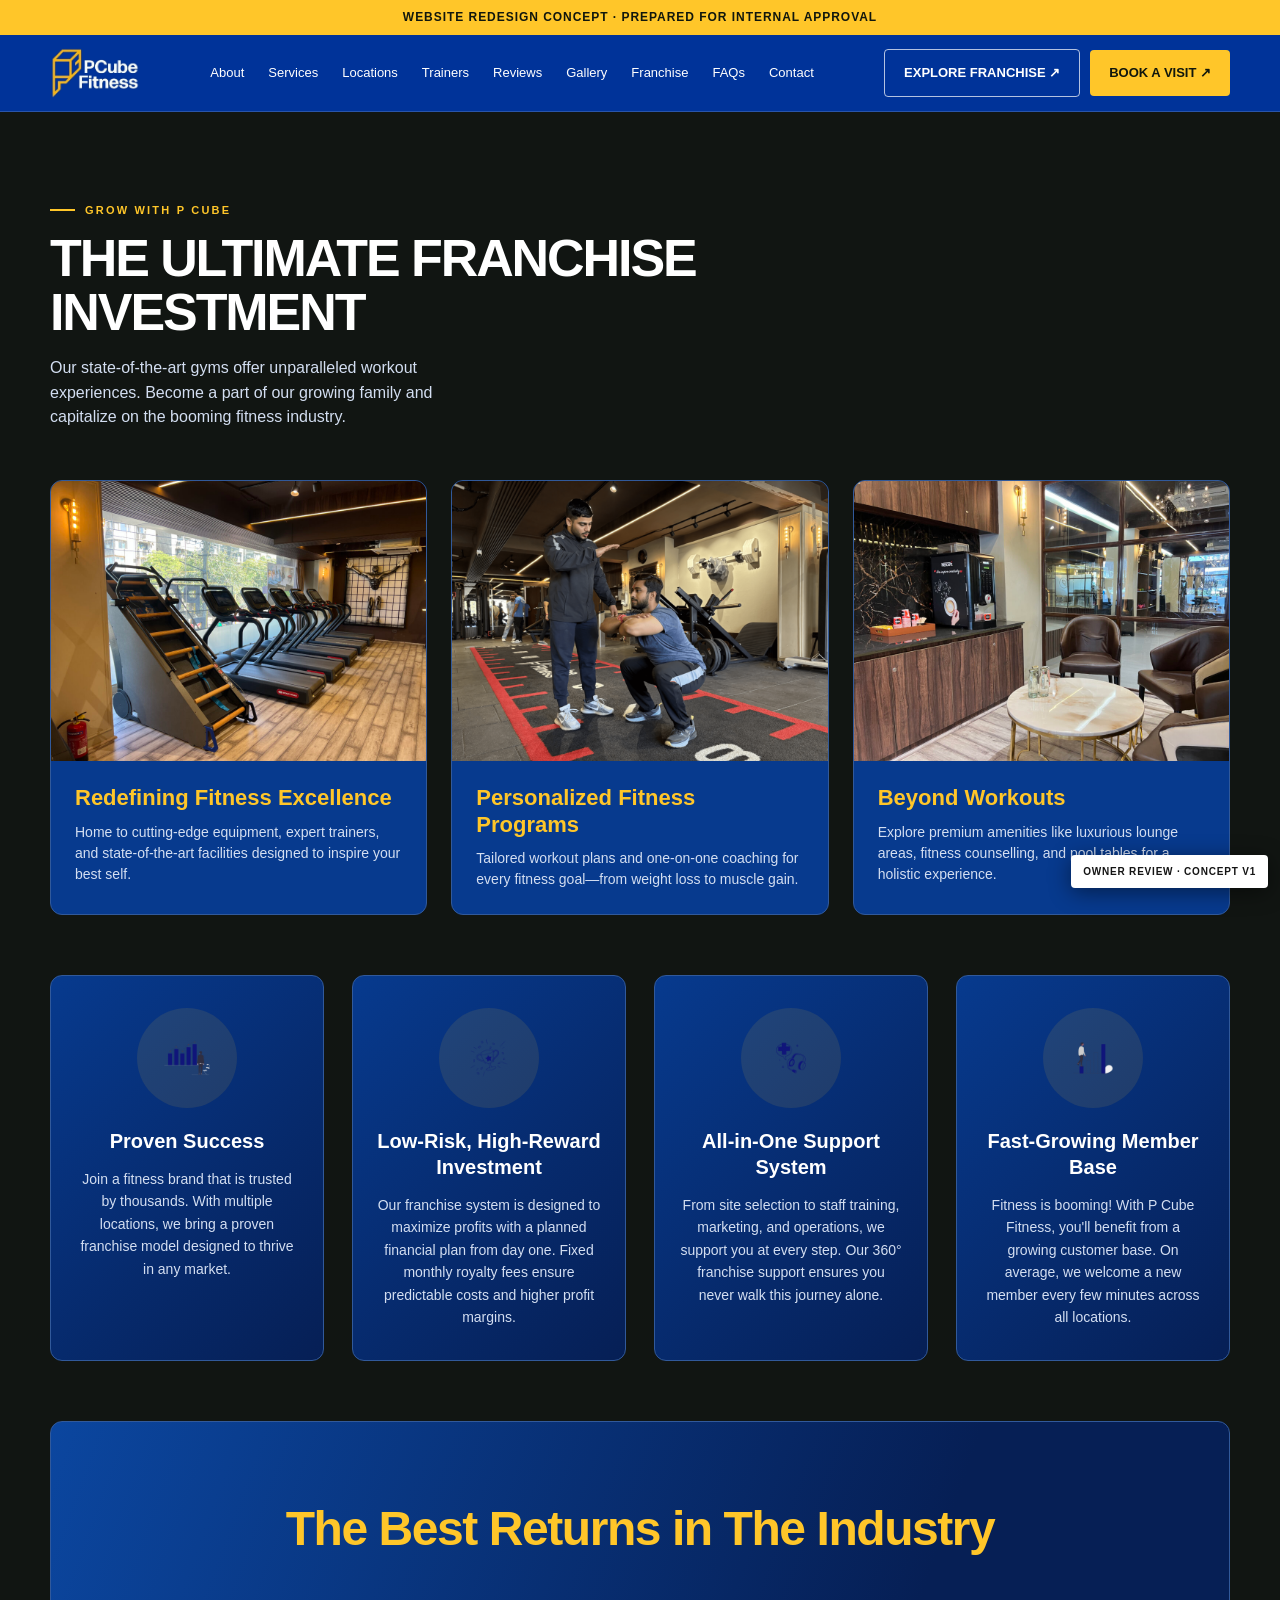
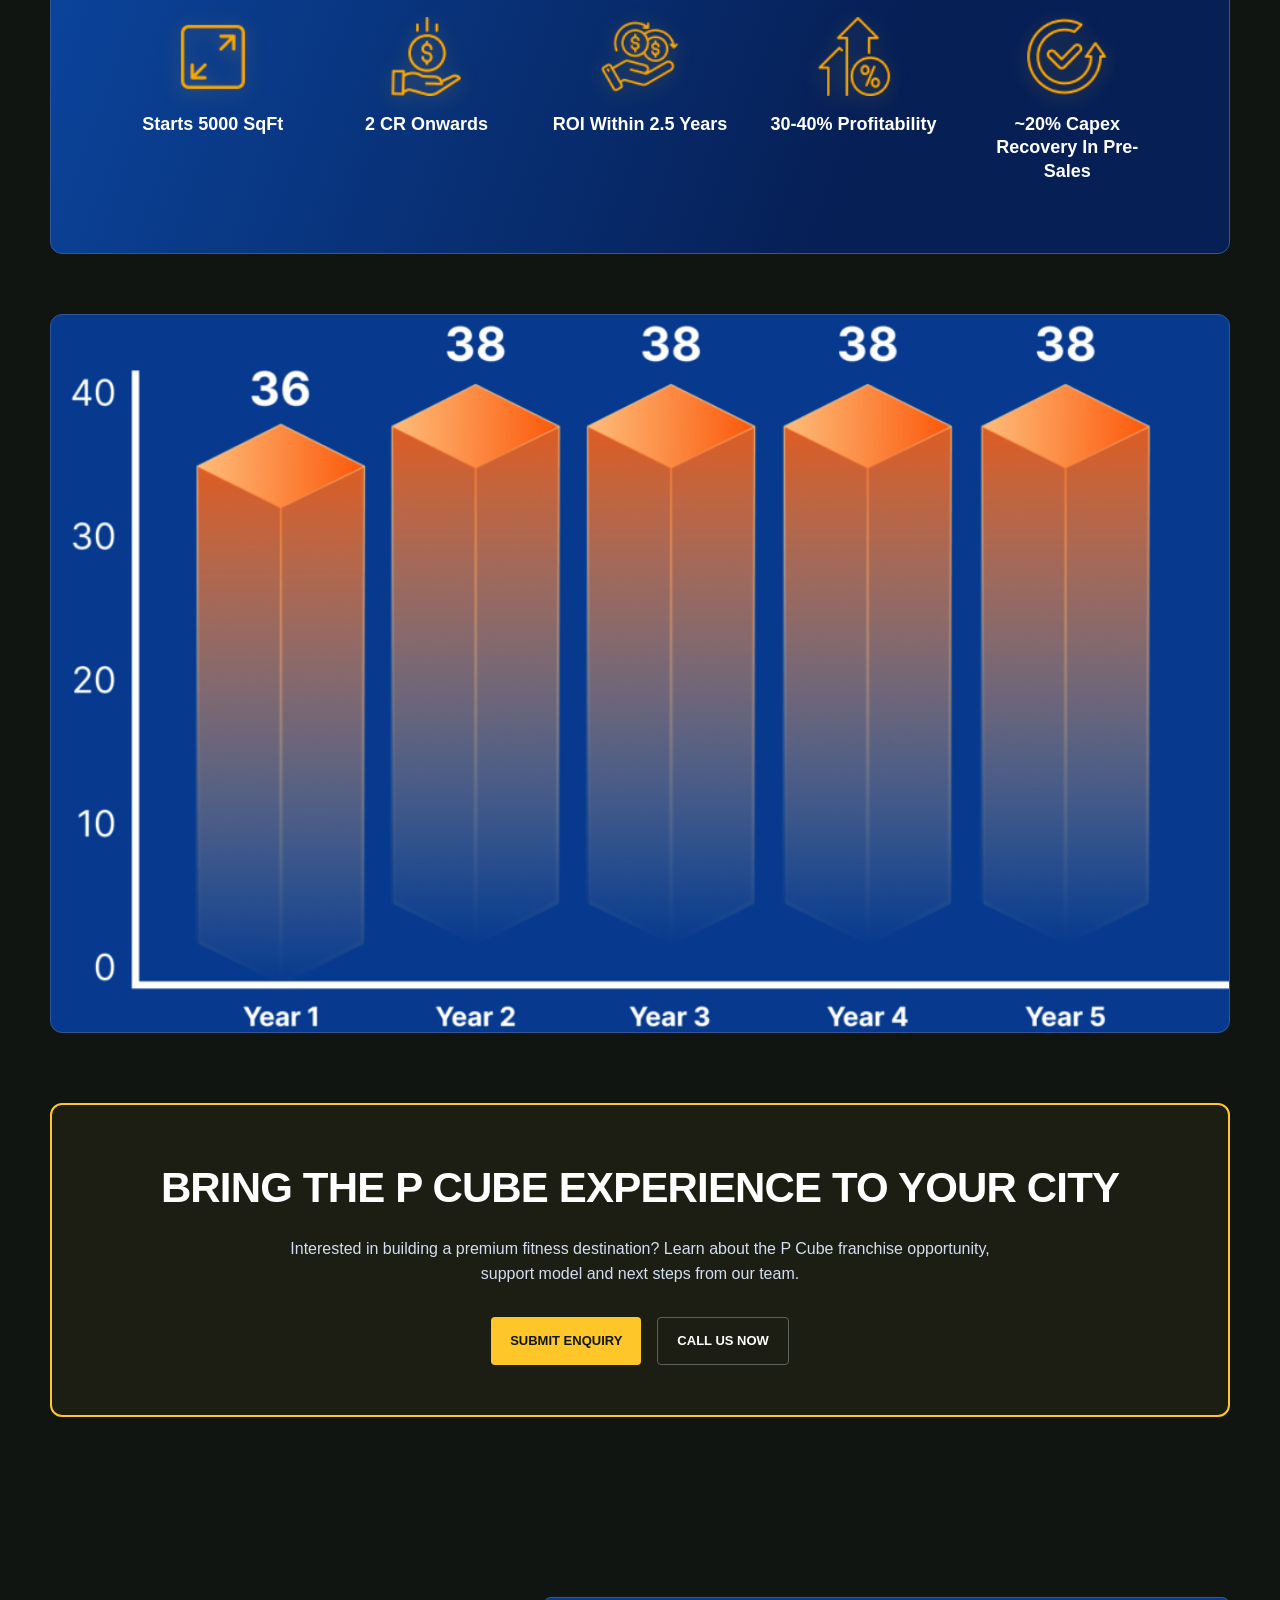
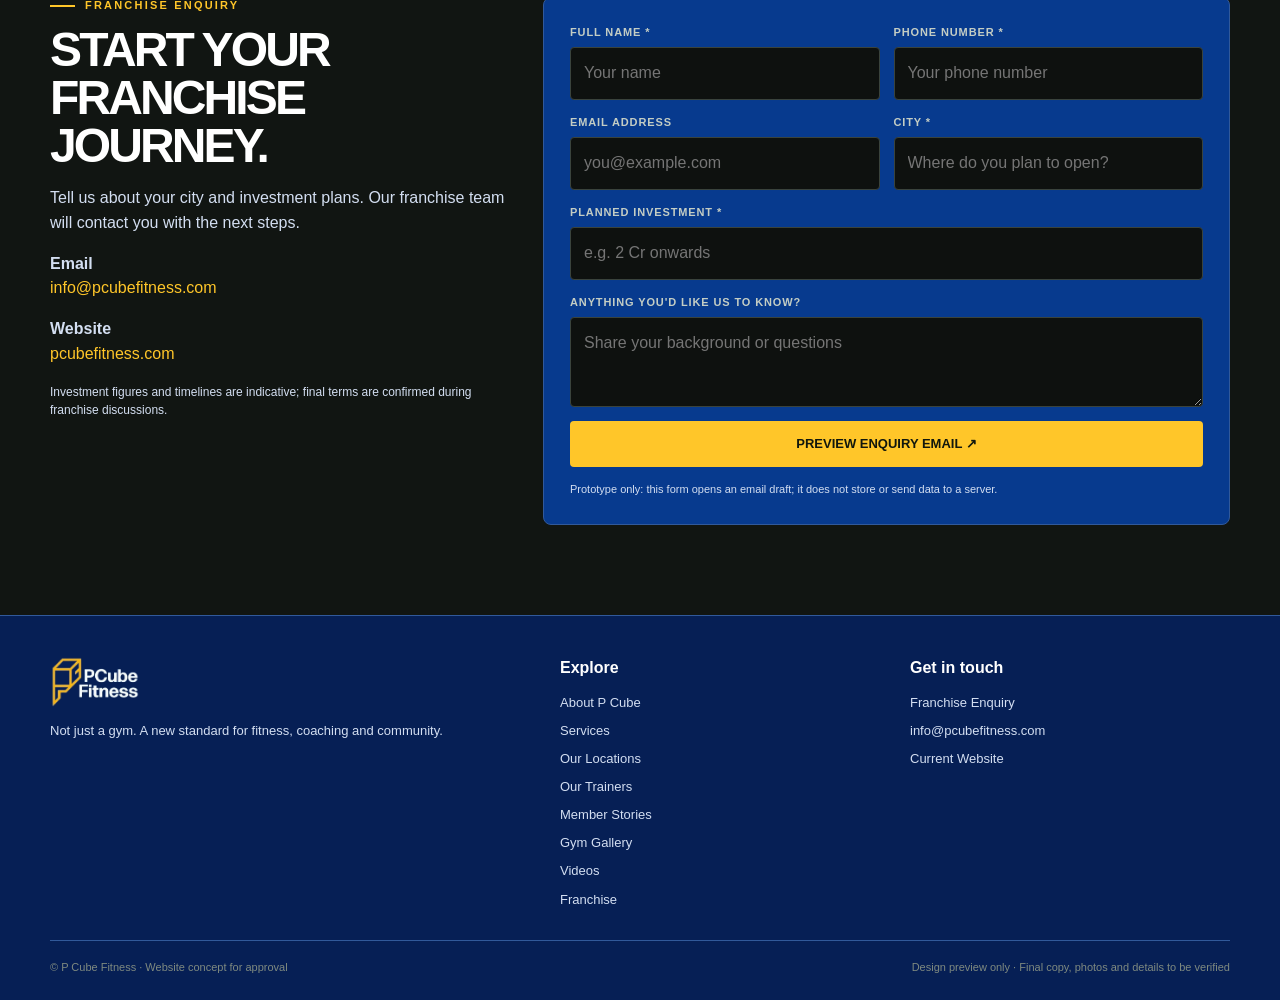
==== franchise.html @ e2211886 "Franchise Folder" ====
<!DOCTYPE html>
<html lang="en">
<head>
  <meta charset="utf-8">
  <meta name="viewport" content="width=device-width, initial-scale=1">
  <title>Gym Franchise in India | P Cube Fitness</title>
  <meta name="description" content="Partner with P Cube Fitness. Proven franchise model, strong ROI, and end-to-end support to bring premium fitness to your city.">
  <link rel="stylesheet" href="css/styles.css">
</head>
<body>
  <div class="notice">
    Website redesign concept · Prepared for internal approval
  </div>
  <header class="nav">
    <div class="wrap navinner">
      <a class="brand" href="index.html">
        <img class="brand-logo" src="images/logo.png" alt="P Cube Fitness logo">
      </a>
      <nav class="links" id="navlinks">
        <a href="index.html#about">About</a>
        <a href="index.html#services">Services</a>
        <a href="index.html#locations">Locations</a>
        <a href="index.html#trainers">Trainers</a>
        <a href="index.html#member-stories">Reviews</a>
        <a href="index.html#gym-gallery">Gallery</a>
        <a href="franchise.html" aria-current="page">Franchise</a>
        <a href="index.html#faq">FAQs</a>
        <a href="#contact">Contact</a>
      </nav>
      <div class="nav-actions">
        <a class="btn ghost" href="franchise.html">
          EXPLORE FRANCHISE ↗
        </a>
        <a class="btn" href="index.html#contact">
          BOOK A VISIT ↗
        </a>
      </div>
      <button class="menu" id="menubtn" aria-label="Toggle navigation">
        ☰ Menu
      </button>
    </div>
  </header>
  <main class="franchise-page">
    <section class="darksection franchise-page-hero" id="franchise">
      <div class="wrap">
        <div class="section-head">
          <div>
            <div class="eyebrow">Grow with P Cube</div>
            <h1>THE ULTIMATE FRANCHISE INVESTMENT</h1>
            <p>Our state-of-the-art gyms offer unparalleled workout experiences. Become a part of our growing family and capitalize on the booming fitness industry.</p>
          </div>
        </div>

        <div class="franchise-hero-grid">
          <article class="franchise-feature">
            <img src="images/franchise-hero.jpg" alt="P Cube Fitness Gym Interior" loading="lazy">
            <div class="franchise-feature-content">
              <h2>Redefining Fitness Excellence</h2>
              <p>Home to cutting-edge equipment, expert trainers, and state-of-the-art facilities designed to inspire your best self.</p>
            </div>
          </article>
          <article class="franchise-feature">
            <img src="images/franchise-personal.png" alt="Personal Training Programs" loading="lazy">
            <div class="franchise-feature-content">
              <h2>Personalized Fitness Programs</h2>
              <p>Tailored workout plans and one-on-one coaching for every fitness goal—from weight loss to muscle gain.</p>
            </div>
          </article>
          <article class="franchise-feature">
            <img src="images/franchise-amenities.jpg" alt="Premium Gym Amenities" loading="lazy">
            <div class="franchise-feature-content">
              <h2>Beyond Workouts</h2>
              <p>Explore premium amenities like luxurious lounge areas, fitness counselling, and pool tables for a holistic experience.</p>
            </div>
          </article>
        </div>

        <div class="franchise-benefits">
          <article class="franchise-benefit">
            <div class="franchise-benefit-icon">
              <img src="images/franchise-icon-1.png" alt="" loading="lazy">
            </div>
            <h2>Proven Success</h2>
            <p>Join a fitness brand that is trusted by thousands. With multiple locations, we bring a proven franchise model designed to thrive in any market.</p>
          </article>
          <article class="franchise-benefit">
            <div class="franchise-benefit-icon">
              <img src="images/franchise-icon-2.png" alt="" loading="lazy">
            </div>
            <h2>Low-Risk, High-Reward Investment</h2>
            <p>Our franchise system is designed to maximize profits with a planned financial plan from day one. Fixed monthly royalty fees ensure predictable costs and higher profit margins.</p>
          </article>
          <article class="franchise-benefit">
            <div class="franchise-benefit-icon">
              <img src="images/franchise-icon-3.png" alt="" loading="lazy">
            </div>
            <h2>All-in-One Support System</h2>
            <p>From site selection to staff training, marketing, and operations, we support you at every step. Our 360° franchise support ensures you never walk this journey alone.</p>
          </article>
          <article class="franchise-benefit">
            <div class="franchise-benefit-icon">
              <img src="images/franchise-icon-4.png" alt="" loading="lazy">
            </div>
            <h2>Fast-Growing Member Base</h2>
            <p>Fitness is booming! With P Cube Fitness, you'll benefit from a growing customer base. On average, we welcome a new member every few minutes across all locations.</p>
          </article>
        </div>

        <div class="franchise-returns">
          <h2>The Best Returns in The Industry</h2>
          <div class="franchise-stats">
            <div class="franchise-stat">
              <img src="images/franchise-stat-1.png" alt="" loading="lazy">
              <strong>Starts 5000 SqFt</strong>
            </div>
            <div class="franchise-stat">
              <img src="images/franchise-stat-2.png" alt="" loading="lazy">
              <strong>2 CR Onwards</strong>
            </div>
            <div class="franchise-stat">
              <img src="images/franchise-stat-3.png" alt="" loading="lazy">
              <strong>ROI Within 2.5 Years</strong>
            </div>
            <div class="franchise-stat">
              <img src="images/franchise-stat-4.png" alt="" loading="lazy">
              <strong>30-40% Profitability</strong>
            </div>
            <div class="franchise-stat">
              <img src="images/franchise-stat-5.png" alt="" loading="lazy">
              <strong>~20% Capex Recovery In Pre-Sales</strong>
            </div>
          </div>
        </div>

        <div class="franchise-journey">
          <img src="images/franchise-journey.png" alt="Franchise journey from enquiry to launch" loading="lazy">
        </div>

        <div class="franchise-cta">
          <h2>BRING THE P CUBE EXPERIENCE TO YOUR CITY</h2>
          <p>Interested in building a premium fitness destination? Learn about the P Cube franchise opportunity, support model and next steps from our team.</p>
          <div class="actions">
            <a class="btn" href="#contact">SUBMIT ENQUIRY</a>
            <a class="btn ghost" href="tel:+919971148786">CALL US NOW</a>
          </div>
        </div>
      </div>
    </section>

    <section class="darksection" id="contact">
      <div class="wrap contactgrid">
        <div class="contactinfo">
          <div class="eyebrow">Franchise enquiry</div>
          <h2>START YOUR FRANCHISE JOURNEY.</h2>
          <p>Tell us about your city and investment plans. Our franchise team will contact you with the next steps.</p>
          <p>
            <strong>Email</strong><br>
            <a class="accent" href="mailto:info@pcubefitness.com">info@pcubefitness.com</a>
          </p>
          <p>
            <strong>Website</strong><br>
            <a class="accent" href="https://pcubefitness.com/">pcubefitness.com</a>
          </p>
          <p class="small-note">
            Investment figures and timelines are indicative; final terms are confirmed during franchise discussions.
          </p>
        </div>
        <form class="contactform" id="enquiryForm">
          <div class="field">
            <label for="name">Full name *</label>
            <input id="name" name="name" required placeholder="Your name">
          </div>
          <div class="field">
            <label for="phone">Phone number *</label>
            <input id="phone" name="phone" required inputmode="tel" placeholder="Your phone number">
          </div>
          <div class="field">
            <label for="email">Email address</label>
            <input id="email" name="email" type="email" placeholder="you@example.com">
          </div>
          <div class="field">
            <label for="city">City *</label>
            <input id="city" name="city" required placeholder="Where do you plan to open?">
          </div>
          <div class="field full">
            <label for="investment">Planned investment *</label>
            <input id="investment" name="investment" required placeholder="e.g. 2 Cr onwards">
          </div>
          <div class="field full">
            <label for="message">Anything you'd like us to know?</label>
            <textarea id="message" name="message" placeholder="Share your background or questions"></textarea>
          </div>
          <input type="hidden" name="interest" value="Franchise enquiry">
          <button class="btn" type="submit">PREVIEW ENQUIRY EMAIL ↗</button>
          <p class="formnote">
            Prototype only: this form opens an email draft; it does not store or send data to a server.
          </p>
        </form>
      </div>
    </section>
  </main>
  <footer class="footer">
    <div class="wrap">
      <div class="footgrid">
        <div>
          <a class="brand" href="index.html">
            <img class="brand-logo" src="images/logo.png" alt="P Cube Fitness logo">
          </a>
          <p>Not just a gym. A new standard for fitness, coaching and community.</p>
        </div>
        <div>
          <h4>Explore</h4>
          <div class="footlinks">
            <a href="index.html#about">About P Cube</a>
            <a href="index.html#services">Services</a>
            <a href="index.html#locations">Our Locations</a>
            <a href="index.html#trainers">Our Trainers</a>
            <a href="index.html#member-stories">Member Stories</a>
            <a href="index.html#gym-gallery">Gym Gallery</a>
            <a href="index.html#videos">Videos</a>
            <a href="franchise.html">Franchise</a>
          </div>
        </div>
        <div>
          <h4>Get in touch</h4>
          <div class="footlinks">
            <a href="#contact">Franchise Enquiry</a>
            <a href="mailto:info@pcubefitness.com">info@pcubefitness.com</a>
            <a href="https://pcubefitness.com/">Current Website</a>
          </div>
        </div>
      </div>
      <div class="copyright">
        <span>© P Cube Fitness · Website concept for approval</span>
        <span>Design preview only · Final copy, photos and details to be verified</span>
      </div>
    </div>
  </footer>
  <div class="mobilecta">
    <a class="btn" href="#contact">FRANCHISE ENQUIRY ↗</a>
  </div>
  <div class="demo">OWNER REVIEW · CONCEPT V1</div>
  <script src="js/main.js?v=3" defer></script>
</body>
</html>
---- css/styles.css ----
:root {
  --bg:#061f55;
  --panel:#073a8e;
  --panel2:#0b469f;
  --lime:#ffc629;
  --white:#ffffff;
  --muted:#d3def1;
  --line:#31599a;
  --max:1180px
}

* {
  box-sizing:border-box
}

html {
  scroll-behavior:smooth
}

body {
  margin:0;
  background:var(--bg);
  color:var(--white);
  font-family:Inter,Arial,Helvetica,sans-serif;
  line-height:1.55
}

a {
  color:inherit;
  text-decoration:none
}

button,input,select,textarea {
  font:inherit
}

.wrap {
  width:min(var(--max),calc(100% - 40px));
  margin:auto
}

.notice {
  background:var(--lime);
  color:#11170d;
  text-align:center;
  padding:8px 14px;
  font-size:12px;
  font-weight:800;
  letter-spacing:.08em;
  text-transform:uppercase
}

.nav {
  position:sticky;
  top:0;
  z-index:10;
  background:#003399;
  border-bottom:1px solid rgba(255,255,255,.16)
}

.navinner {
  height:76px;
  display:flex;
  align-items:center;
  justify-content:space-between;
  gap:20px
}

.brand {
  display:flex;
  align-items:center;
  gap:10px;
  font-weight:950;
  letter-spacing:-.06em;
  font-size:23px
}

.brandmark {
  display:grid;
  place-items:center;
  width:38px;
  height:38px;
  background:var(--lime);
  color:#10150d;
  border-radius:10px;
  font-size:16px;
  letter-spacing:-.08em
}

.brand small {
  display:block;
  font-size:9px;
  letter-spacing:.24em;
  color:var(--muted);
  font-weight:700;
  margin-top:-4px
}

.links {
  display:flex;
  gap:24px;
  align-items:center;
  font-size:13px;
  color:#ffffff
}

.links a:hover {
  color:var(--lime)
}

.nav-actions {
  display:flex;
  align-items:center;
  gap:10px;
  flex-shrink:0
}

.nav-actions .btn.ghost {
  border-color:rgba(255,255,255,.7);
  color:#ffffff
}

.nav-actions .btn.ghost:hover {
  border-color:var(--lime);
  color:var(--lime)
}

.btn {
  display:inline-flex;
  align-items:center;
  justify-content:center;
  gap:8px;
  background:var(--lime);
  color:#11170d;
  padding:13px 19px;
  border:0;
  border-radius:4px;
  font-weight:850;
  font-size:13px;
  cursor:pointer;
  transition:.2s
}

.btn:hover {
  transform:translateY(-2px);
  filter:brightness(1.04)
}

.btn.ghost {
  background:transparent;
  color:var(--white);
  border:1px solid #59635b
}

.menu {
  display:none;
  background:none;
  border:1px solid rgba(255,255,255,.45);
  color:white;
  padding:8px 12px
}

.hero {
  min-height:620px;
  display:grid;
  align-items:center;
  position:relative;
  overflow:hidden;
  background:radial-gradient(ellipse at 75% 40%,#1260bd 0%,#073a8e 35%,#061f55 75%)
}

.hero:after {
  content:'PC';
  position:absolute;
  right:-1%;
  bottom:-23%;
  font-weight:1000;
  font-size:clamp(260px,42vw,600px);
  line-height:1;
  color:rgba(255,198,41,.045);
  letter-spacing:-.1em;
  pointer-events:none
}

.hero-grid {
  display:grid;
  grid-template-columns:1.1fr .9fr;
  gap:42px;
  align-items:center;
  padding:76px 0;
  position:relative;
  z-index:1
}

.eyebrow {
  font-size:11px;
  text-transform:uppercase;
  letter-spacing:.2em;
  color:var(--lime);
  font-weight:900;
  display:flex;
  align-items:center;
  gap:10px
}

.eyebrow:before {
  content:'';
  width:25px;
  height:2px;
  background:var(--lime)
}

h1 {
  font-size:clamp(46px,6.4vw,82px);
  line-height:.98;
  letter-spacing:-.065em;
  margin:20px 0 24px;
  max-width:700px
}

h1 em {
  font-style:normal;
  color:var(--lime)
}

.hero p {
  max-width:540px;
  color:#b9c2ba;
  font-size:17px
}

.actions {
  display:flex;
  gap:12px;
  flex-wrap:wrap;
  margin-top:30px
}

.stats {
  display:flex;
  gap:30px;
  margin-top:46px;
  flex-wrap:wrap
}

.stat strong {
  display:block;
  font-size:27px;
  letter-spacing:-.04em
}

.stat span {
  font-size:11px;
  color:var(--muted);
  text-transform:uppercase;
  letter-spacing:.1em
}

.hero-art {
  min-height:430px;
  border:1px solid #394434;
  border-radius:12px;
  position:relative;
  overflow:hidden;
  background:linear-gradient(145deg,rgba(255,198,41,.18),transparent 42%),linear-gradient(35deg,#0a3c83,#061f55 60%,#1458a9);
  display:flex;
  align-items:end;
  padding:28px
}

.hero-art:before {
  content:'';
  position:absolute;
  width:250px;
  height:390px;
  border:32px solid rgba(255,198,41,.7);
  border-radius:48% 48% 10% 10%;
  transform:rotate(17deg);
  top:24px;
  right:22%;
  filter:drop-shadow(0 0 30px rgba(255,198,41,.18))
}

.hero-art:after {
  content:'TRAIN\A WITH PURPOSE';
  white-space:pre;
  position:absolute;
  right:22px;
  top:28px;
  text-align:right;
  font-size:12px;
  line-height:1.5;
  letter-spacing:.2em;
  font-weight:900;
  color:var(--lime)
}

.art-label {
  position:relative;
  z-index:1;
  background:rgba(10,13,11,.82);
  border:1px solid #4b5847;
  padding:15px 18px;
  border-radius:6px;
  max-width:250px
}

.art-label b {
  display:block;
  font-size:17px
}

.art-label span {
  font-size:12px;
  color:var(--muted)
}

section {
  padding:90px 0
}

.section-head {
  display:flex;
  justify-content:space-between;
  align-items:end;
  gap:24px;
  margin-bottom:34px
}

.section-head h2 {
  font-size:clamp(32px,4vw,50px);
  line-height:1.02;
  letter-spacing:-.055em;
  margin:12px 0 0;
  max-width:650px
}

.section-head p {
  color:var(--muted);
  max-width:390px;
  margin:0
}

.grid3 {
  display:grid;
  grid-template-columns:repeat(3,1fr);
  gap:16px
}

.service {
  background:var(--panel);
  border:1px solid var(--line);
  padding:27px;
  border-radius:8px;
  min-height:235px;
  transition:.2s
}

.service:hover,.location:hover {
  border-color:#ffc629;
  transform:translateY(-3px)
}

.iconbox {
  width:45px;
  height:45px;
  display:grid;
  place-items:center;
  border:1px solid #546343;
  background:#0b469f;
  color:var(--lime);
  font-size:21px;
  border-radius:8px
}

.service h3 {
  font-size:20px;
  margin:22px 0 8px
}

.service p {
  font-size:14px;
  color:var(--muted);
  margin:0
}

.arrow {
  display:inline-block;
  color:var(--lime);
  font-size:20px;
  margin-top:20px
}

.band {
  background:var(--lime);
  color:#12170d;
  padding:54px 0
}

.bandinner {
  display:flex;
  align-items:center;
  justify-content:space-between;
  gap:24px
}

.band h2 {
  font-size:clamp(30px,4vw,48px);
  letter-spacing:-.06em;
  line-height:1.02;
  margin:0;
  max-width:700px
}

.band p {
  margin:12px 0 0;
  max-width:650px;
  color:#39452d
}

.band .btn {
  background:#11170d;
  color:white
}

.darksection {
  background:#111512
}

.feature-grid {
  display:grid;
  grid-template-columns:.9fr 1.1fr;
  gap:50px;
  align-items:center
}

.feature-art {
  min-height:410px;
  background:linear-gradient(145deg,#0d55a5,#061f55 55%,#124b91);
  border:1px solid #3b4737;
  border-radius:10px;
  position:relative;
  overflow:hidden;
  padding:28px;
  display:flex;
  align-items:end
}

.feature-art:before {
  content:'MOVE\A BETTER';
  white-space:pre;
  font-size:clamp(65px,10vw,120px);
  line-height:.82;
  letter-spacing:-.09em;
  font-weight:1000;
  color:rgba(200,241,105,.82)
}

.feature-art:after {
  content:'P CUBE FITNESS';
  position:absolute;
  right:24px;
  top:22px;
  font-size:10px;
  letter-spacing:.25em
}

.checklist {
  list-style:none;
  padding:0;
  margin:28px 0
}

.checklist li {
  padding:13px 0;
  border-bottom:1px solid var(--line);
  color:#d8dfd8;
  display:flex;
  gap:12px
}

.checklist li:before {
  content:'✓';
  color:var(--lime);
  font-weight:900
}

.location {
  background:var(--panel);
  border:1px solid var(--line);
  border-radius:8px;
  padding:23px;
  transition:.2s
}

.location .tag {
  color:var(--lime);
  font-size:10px;
  text-transform:uppercase;
  letter-spacing:.16em;
  font-weight:900
}

.location h3 {
  font-size:20px;
  margin:9px 0
}

.location p {
  color:var(--muted);
  font-size:13px;
  min-height:40px
}

.location a {
  color:var(--lime);
  font-size:12px;
  font-weight:800
}

/* Franchise Hero Grid */
.franchise-hero-grid {
  display:grid;
  grid-template-columns:repeat(auto-fit,minmax(300px,1fr));
  gap:24px;
  margin:50px 0
}

.franchise-feature {
  position:relative;
  border-radius:12px;
  overflow:hidden;
  background:var(--panel);
  border:1px solid var(--line)
}

.franchise-feature img {
  width:100%;
  height:280px;
  object-fit:cover;
  display:block
}

.franchise-feature-content {
  padding:24px
}

.franchise-feature-content p {
  font-size:14px;
  color:var(--muted);
  line-height:1.5;
  margin:0
}

/* Franchise Benefits */
.franchise-benefits {
  display:grid;
  grid-template-columns:repeat(auto-fit,minmax(260px,1fr));
  gap:28px;
  margin:60px 0
}

.franchise-benefit {
  background:linear-gradient(135deg,#073a8e,#061f55);
  border:1px solid var(--line);
  border-radius:12px;
  padding:32px 24px;
  text-align:center;
  transition:transform .3s ease,box-shadow .3s ease
}

.franchise-benefit:hover {
  transform:translateY(-5px);
  box-shadow:0 10px 30px rgba(255,198,41,.2)
}

.franchise-benefit-icon {
  width:100px;
  height:100px;
  margin:0 auto 20px;
  background:rgba(255,198,41,.1);
  border-radius:50%;
  display:flex;
  align-items:center;
  justify-content:center;
  padding:20px
}

.franchise-benefit-icon img {
  width:100%;
  height:100%;
  object-fit:contain
}

.franchise-benefit h2,
.franchise-benefit h3 {
  font-size:20px;
  color:var(--white);
  margin:0 0 14px 0;
  line-height:1.3
}

.franchise-feature-content h2,
.franchise-feature-content h3 {
  font-size:22px;
  color:var(--lime);
  margin:0 0 10px 0;
  line-height:1.2
}

.franchise-page-hero .section-head h1 {
  font-size:clamp(32px,4.5vw,52px);
  line-height:1.05;
  letter-spacing:-.04em;
  margin:12px 0 16px
}

.franchise-journey {
  margin:50px 0;
  border-radius:12px;
  overflow:hidden;
  border:1px solid var(--line);
  background:var(--panel)
}

.franchise-journey img {
  width:100%;
  height:auto;
  display:block
}

.franchise-benefit p {
  font-size:14px;
  color:var(--muted);
  line-height:1.6;
  margin:0
}

/* Franchise Returns */
.franchise-returns {
  background:linear-gradient(110deg,#0b469f,#061f55 70%);
  border:1px solid var(--line);
  border-radius:12px;
  padding:clamp(40px,6vw,70px);
  margin:60px 0;
  text-align:center
}

.franchise-returns h2 {
  font-size:clamp(32px,4vw,48px);
  color:var(--lime);
  margin:0 0 50px 0;
  letter-spacing:-.03em
}

.franchise-stats {
  display:grid;
  grid-template-columns:repeat(auto-fit,minmax(180px,1fr));
  gap:30px;
  max-width:1100px;
  margin:0 auto
}

.franchise-stat {
  display:flex;
  flex-direction:column;
  align-items:center;
  gap:16px
}

.franchise-stat img {
  width:80px;
  height:80px;
  object-fit:contain;
  filter:drop-shadow(0 4px 10px rgba(255,198,41,.3))
}

.franchise-stat strong {
  font-size:18px;
  color:var(--white);
  text-align:center;
  line-height:1.3;
  font-weight:700
}

/* Franchise CTA */
.franchise-cta {
  text-align:center;
  margin:70px 0 0 0;
  padding:50px 30px;
  background:rgba(255,198,41,.05);
  border:2px solid var(--lime);
  border-radius:12px
}

.franchise-cta h2 {
  font-size:clamp(28px,4vw,42px);
  color:var(--white);
  margin:0 0 16px 0;
  letter-spacing:-.02em
}

.franchise-cta p {
  font-size:16px;
  color:var(--muted);
  max-width:700px;
  margin:0 auto 30px;
  line-height:1.6
}

.franchise-cta .actions {
  display:flex;
  gap:16px;
  justify-content:center;
  flex-wrap:wrap
}

/* Responsive adjustments */
@media(max-width:768px) {
  .franchise-hero-grid {
    grid-template-columns:1fr
  }
  
  .franchise-benefits {
    grid-template-columns:1fr
  }
  
  .franchise-stats {
    grid-template-columns:repeat(2,1fr);
    gap:24px
  }
  
  .franchise-stat img {
    width:60px;
    height:60px
  }
  
  .franchise-stat strong {
    font-size:15px
  }
}

@media(max-width:480px) {
  .franchise-stats {
    grid-template-columns:1fr
  }
}

.faq {
  max-width:850px;
  margin:auto
}

.faq details {
  border-bottom:1px solid var(--line);
  padding:19px 0
}

.faq summary {
  cursor:pointer;
  font-weight:750;
  list-style:none;
  display:flex;
  justify-content:space-between;
  gap:15px
}

.faq summary:after {
  content:'+';
  color:var(--lime);
  font-size:22px
}

.faq details[open] summary:after {
  content:'−'
}

.faq details p {
  color:var(--muted);
  font-size:14px;
  max-width:750px
}

.contactgrid {
  display:grid;
  grid-template-columns:.8fr 1.2fr;
  gap:35px
}

.contactinfo h2 {
  font-size:clamp(34px,4vw,48px);
  letter-spacing:-.06em;
  line-height:1;
  margin:12px 0
}

.contactinfo p {
  color:var(--muted)
}

.contactform {
  background:var(--panel);
  border:1px solid var(--line);
  padding:26px;
  border-radius:8px;
  display:grid;
  grid-template-columns:1fr 1fr;
  gap:14px
}

.field {
  display:grid;
  gap:6px
}

.field.full {
  grid-column:1/-1
}

.field label {
  font-size:11px;
  color:#c4cdc4;
  font-weight:800;
  text-transform:uppercase;
  letter-spacing:.08em
}

.field input,.field select,.field textarea {
  width:100%;
  background:#0e110f;
  border:1px solid #3a433c;
  color:white;
  padding:13px;
  border-radius:4px;
  outline:none
}

.field input:focus,.field select:focus,.field textarea:focus {
  border-color:var(--lime)
}

.field textarea {
  min-height:90px;
  resize:vertical
}

.contactform .btn {
  grid-column:1/-1
}

.formnote {
  font-size:11px;
  color:var(--muted);
  grid-column:1/-1;
  margin:0
}

.footer {
  border-top:1px solid var(--line);
  padding:40px 0 24px
}

.footgrid {
  display:grid;
  grid-template-columns:1.5fr 1fr 1fr;
  gap:30px
}

.footer p,.footer a {
  color:var(--muted);
  font-size:13px
}

.footer h4 {
  margin:0 0 12px
}

.footlinks {
  display:grid;
  gap:8px
}

.copyright {
  border-top:1px solid var(--line);
  margin-top:30px;
  padding-top:18px;
  color:#7f8a80;
  font-size:11px;
  display:flex;
  justify-content:space-between;
  gap:20px
}

.mobilecta {
  display:none
}

.demo {
  position:fixed;
  bottom:12px;
  right:12px;
  z-index:20;
  background:#fff;
  color:#141414;
  border-radius:4px;
  padding:9px 12px;
  font-size:10px;
  font-weight:900;
  box-shadow:0 4px 22px #0007;
  letter-spacing:.08em
}

.media-grid {
  display:grid;
  grid-template-columns:repeat(3,1fr);
  gap:16px
}

.media-card {
  background:var(--panel);
  border:1px solid var(--line);
  border-radius:8px;
  overflow:hidden
}

.media-card img {
  width:100%;
  height:210px;
  object-fit:cover;
  display:block;
  background:#202720
}

.media-card .pad {
  padding:18px
}

.media-card h3 {
  margin:0 0 7px;
  font-size:18px
}

.media-card p {
  margin:0;
  color:var(--muted);
  font-size:13px
}

.media-card .tag {
  color:var(--lime);
  font-size:10px;
  letter-spacing:.13em;
  text-transform:uppercase;
  font-weight:900
}

.club-grid {
  display: grid;
  grid-template-columns: repeat(2, minmax(0, 1fr));
  gap: 22px;
}

.club-frame {
  position: relative;
  aspect-ratio: 16 / 10;
  overflow: hidden;
  border-radius: 16px;
  border: 1px solid var(--line);
  background: #041433;
}

.club-slide {
  position: absolute;
  inset: 0;
  width: 100%;
  height: 100%;
  object-fit: cover;
  opacity: 0;
  transition: opacity 0.45s ease;
}

.club-slide.is-on {
  opacity: 1;
}

.club-nav {
  position: absolute;
  top: 50%;
  z-index: 2;
  display: grid;
  place-items: center;
  width: 38px;
  height: 38px;
  padding: 0;
  border: 0;
  border-radius: 50%;
  background: var(--lime);
  transform: translateY(-50%);
  cursor: pointer;
}

.club-prev { left: 12px; }
.club-next { right: 12px; }

.club-nav::before {
  content: "";
  width: 8px;
  height: 8px;
  border-left: 2px solid #11170d;
  border-bottom: 2px solid #11170d;
}

.club-prev::before { transform: rotate(45deg); margin-left: 3px; }
.club-next::before { transform: rotate(-135deg); margin-right: 3px; }

.club-nav:focus-visible {
  outline: 2px solid var(--white);
  outline-offset: 2px;
}

.club-caption {
  position: absolute;
  right: 0;
  bottom: 0;
  left: 0;
  z-index: 1;
  padding: 48px 16px 14px;
  background: linear-gradient(180deg, transparent, rgba(6, 31, 85, 0.94));
  pointer-events: none;
}

.club-caption .tag {
  font-size: 10px;
  font-weight: 900;
  letter-spacing: 0.16em;
  text-transform: uppercase;
  color: var(--lime);
}

.club-caption h3 {
  margin: 3px 0 0;
  font-size: 20px;
  letter-spacing: -0.02em;
}

.club-count {
  position: absolute;
  top: 12px;
  right: 12px;
  z-index: 2;
  padding: 5px 10px;
  border-radius: 999px;
  background: rgba(6, 31, 85, 0.82);
  color: var(--white);
  font-size: 11px;
  font-weight: 800;
  letter-spacing: 0.08em;
}

@media (max-width: 800px) {
  .club-grid {
    grid-template-columns: 1fr;
  }
}

@media (prefers-reduced-motion: reduce) {
  .club-slide {
    transition: none;
  }
}

.review {
  background:var(--panel);
  border:1px solid var(--line);
  border-radius:8px;
  padding:24px
}

.stars {
  color:var(--lime);
  letter-spacing:3px
}

.review blockquote {
  margin:14px 0;
  color:#e0e6df;
  font-size:15px
}

.review .person {
  display:flex;
  align-items:center;
  gap:12px;
  margin-top:18px
}

.review .person img {
  width:48px;
  height:48px;
  object-fit:cover;
  border-radius:50%
}

.review .person small {
  display:block;
  color:var(--muted)
}

.video-stage {
  display: grid;
  grid-template-columns: repeat(3, minmax(0, 280px));
  justify-content: center;
  gap: 22px;
}

.reel {
  position: relative;
  aspect-ratio: 9 / 16;
  overflow: hidden;
  border-radius: 18px;
  border: 1px solid var(--line);
  background: #041433;
  box-shadow: 0 18px 40px rgba(0, 0, 0, 0.28);
}

.reel video {
  width: 100%;
  height: 100%;
  object-fit: cover;
  display: block;
  background: #000;
}

.reel-play {
  position: absolute;
  inset: 0;
  z-index: 2;
  display: grid;
  place-items: center;
  padding: 0;
  border: 0;
  background: linear-gradient(180deg, rgba(6, 31, 85, 0.05), rgba(6, 31, 85, 0.28));
  cursor: pointer;
}

.reel-btn {
  width: 68px;
  height: 68px;
  border-radius: 50%;
  display: grid;
  place-items: center;
  background: var(--lime);
  box-shadow: 0 12px 30px rgba(0, 0, 0, 0.35);
  transition: transform 0.25s ease;
}

.reel-btn::before {
  content: "";
  width: 0;
  height: 0;
  margin-left: 4px;
  border-style: solid;
  border-width: 9px 0 9px 16px;
  border-color: transparent transparent transparent #11170d;
}

.reel-play:hover .reel-btn,
.reel-play:focus-visible .reel-btn {
  transform: scale(1.06);
}

.reel-play:focus-visible {
  outline: 2px solid var(--lime);
  outline-offset: -4px;
}

.reel-caption {
  position: absolute;
  right: 0;
  bottom: 0;
  left: 0;
  z-index: 1;
  padding: 56px 16px 16px;
  background: linear-gradient(180deg, transparent, rgba(6, 31, 85, 0.94));
  pointer-events: none;
}

.reel-caption .tag {
  font-size: 10px;
  font-weight: 900;
  letter-spacing: 0.16em;
  text-transform: uppercase;
  color: var(--lime);
}

.reel-caption strong {
  display: block;
  margin-top: 3px;
  font-size: 18px;
  letter-spacing: -0.02em;
}

.reel.is-playing .reel-play,
.reel.is-playing .reel-caption {
  opacity: 0;
  visibility: hidden;
  pointer-events: none;
}

@media (max-width: 800px) {
  .video-stage {
    display: flex;
    justify-content: flex-start;
    gap: 14px;
    overflow-x: auto;
    scroll-snap-type: x mandatory;
    padding-bottom: 8px;
  }

  .reel {
    flex: 0 0 min(72vw, 280px);
    scroll-snap-align: center;
  }
}

.section-note {
  color:var(--muted);
  font-size:12px;
  margin-top:16px
}

.location-media {
  display:flex;
  gap:8px;
  flex-wrap:wrap;
  margin-top:14px
}

.location-media a {
  display:inline-block;
  border:1px solid #526147;
  padding:8px 10px;
  border-radius:4px;
  font-size:11px;
  color:var(--lime);
  font-weight:800
}

@media(max-width:850px) {
  .links {
    display:none;
    position:absolute;
    top:76px;
    left:0;
    right:0;
    background:#003399;
    padding:20px;
    flex-direction:column;
    align-items:start;
    border-bottom:1px solid var(--line)
  }

  .links.open {
    display:flex
  }

  .menu {
    display:block
  }

  .nav-actions {
    display:none
  }

  .hero-grid,.feature-grid,.franchise,.contactgrid {
    grid-template-columns:1fr
  }

  .hero {
    min-height:0
  }

  .hero-grid {
    padding:60px 0
  }

  .hero-art {
    min-height:330px
  }

  .grid3,.media-grid {
    grid-template-columns:repeat(2,1fr)
  }

  .section-head {
    align-items:start;
    flex-direction:column
  }

  .bandinner {
    align-items:start;
    flex-direction:column
  }

  .footgrid {
    grid-template-columns:1fr 1fr
  }

  .footgrid>div:first-child {
    grid-column:1/-1
  }

  .mobilecta {
    display:block;
    position:fixed;
    bottom:0;
    left:0;
    right:0;
    padding:10px 15px;
    background:#0b0d0cf2;
    border-top:1px solid var(--line);
    z-index:15
  }

  .mobilecta .btn {
    width:100%
  }

  .demo {
    bottom:68px
  }

}

@media(max-width:540px) {
  .wrap {
    width:min(var(--max),calc(100% - 28px))
  }

  .grid3 {
    grid-template-columns:1fr
  }

  .hero-grid {
    gap:28px
  }

  .hero-art {
    min-height:280px
  }

  .stats {
    gap:20px
  }

  .stat strong {
    font-size:23px
  }

  section {
    padding:65px 0
  }

  .contactform {
    grid-template-columns:1fr
  }

  .field.full,.contactform .btn,.formnote {
    grid-column:auto
  }

  .footgrid {
    grid-template-columns:1fr
  }

  .footgrid>div:first-child {
    grid-column:auto
  }

  .copyright {
    flex-direction:column
  }

  .brand {
    font-size:20px
  }

}

.brand-logo {
  display: block;
  height: 52px;
  width: auto;
}

.about-title {
  font-size: clamp(35px, 4.4vw, 55px);
  line-height: 1;
  letter-spacing: -0.06em;
  margin: 16px 0;
}

.accent {
  color: var(--lime);
}

.muted {
  color: var(--muted);
}

.disclaimer {
  font-size: 11px;
  color: var(--muted);
  margin-top: 18px;
}

.small-note {
  font-size: 12px;
}

/* ==========================================================
   Shared helpers: screen-reader text + mask-based icons
   (icons inherit currentColor, so they always match the theme)
   ========================================================== */
.sr-only {
  position: absolute;
  width: 1px;
  height: 1px;
  padding: 0;
  margin: -1px;
  overflow: hidden;
  clip: rect(0, 0, 0, 0);
  white-space: nowrap;
  border: 0;
}

.ico {
  display: inline-block;
  width: 16px;
  height: 16px;
  flex: none;
  background: currentColor;
  -webkit-mask: var(--i) center / contain no-repeat;
  mask: var(--i) center / contain no-repeat;
}

.ico-ig    { --i: url("data:image/svg+xml,<svg xmlns='http://www.w3.org/2000/svg' viewBox='0 0 24 24' fill='none' stroke='black' stroke-width='2' stroke-linecap='round' stroke-linejoin='round'><rect x='3' y='3' width='18' height='18' rx='5'/><circle cx='12' cy='12' r='4'/><circle cx='17.5' cy='6.5' r='1' fill='black'/></svg>"); }
.ico-play  { --i: url("data:image/svg+xml,<svg xmlns='http://www.w3.org/2000/svg' viewBox='0 0 24 24' fill='none' stroke='black' stroke-width='2' stroke-linecap='round' stroke-linejoin='round'><circle cx='12' cy='12' r='10'/><polygon points='10 8 16 12 10 16 10 8' fill='black'/></svg>"); }
.ico-star  { --i: url("data:image/svg+xml,<svg xmlns='http://www.w3.org/2000/svg' viewBox='0 0 24 24' fill='none' stroke='black' stroke-width='2' stroke-linecap='round' stroke-linejoin='round'><polygon points='12 2 15.09 8.26 22 9.27 17 14.14 18.18 21.02 12 17.77 5.82 21.02 7 14.14 2 9.27 8.91 8.26 12 2'/></svg>"); }
.ico-pin   { --i: url("data:image/svg+xml,<svg xmlns='http://www.w3.org/2000/svg' viewBox='0 0 24 24' fill='none' stroke='black' stroke-width='2' stroke-linecap='round' stroke-linejoin='round'><path d='M20 10c0 6-8 12-8 12S4 16 4 10a8 8 0 0 1 16 0Z'/><circle cx='12' cy='10' r='3'/></svg>"); }
.ico-arrow { --i: url("data:image/svg+xml,<svg xmlns='http://www.w3.org/2000/svg' viewBox='0 0 24 24' fill='none' stroke='black' stroke-width='2.4' stroke-linecap='round' stroke-linejoin='round'><path d='M7 17 17 7M8 7h9v9'/></svg>"); }
.ico-nav   { --i: url("data:image/svg+xml,<svg xmlns='http://www.w3.org/2000/svg' viewBox='0 0 24 24' fill='none' stroke='black' stroke-width='2' stroke-linecap='round' stroke-linejoin='round'><polygon points='3 11 22 2 13 21 11 13 3 11'/></svg>"); }
.ico-clock { --i: url("data:image/svg+xml,<svg xmlns='http://www.w3.org/2000/svg' viewBox='0 0 24 24' fill='none' stroke='black' stroke-width='2' stroke-linecap='round' stroke-linejoin='round'><circle cx='12' cy='12' r='10'/><path d='M12 6v6l4 2'/></svg>"); }

/* ==========================================================
   About Us
   ========================================================== */
.about {
  background:
    radial-gradient(ellipse at 95% 0%, rgba(18, 96, 189, 0.45), transparent 55%),
    radial-gradient(ellipse at 0% 60%, rgba(255, 198, 41, 0.06), transparent 50%),
    var(--bg);
}

.about-hero {
  display: grid;
  grid-template-columns: 1.3fr 0.7fr;
  gap: 48px;
  align-items: end;
}

.about-headline {
  font-size: clamp(36px, 5.2vw, 66px);
  line-height: 0.98;
  letter-spacing: -0.06em;
  margin: 18px 0 0;
  text-wrap: balance;
}

.about-headline .accent {
  display: block;
}

.about-lead {
  border-left: 3px solid var(--lime);
  padding-left: 24px;
}

.about-lead-main {
  font-size: clamp(20px, 2.2vw, 26px);
  font-weight: 700;
  line-height: 1.3;
  letter-spacing: -0.02em;
  margin: 0 0 14px;
}

.about-lead p {
  color: var(--muted);
  margin: 0;
}

/* Fact strip */
.about-facts {
  display: grid;
  grid-template-columns: repeat(3, 1fr);
  margin: 56px 0 80px;
  border: 1px solid var(--line);
  border-radius: 16px;
  background: rgba(7, 58, 142, 0.55);
  overflow: hidden;
}

.about-fact {
  padding: 28px 24px;
  border-right: 1px solid var(--line);
}

.about-fact:last-child {
  border-right: 0;
}

.about-fact strong {
  display: block;
  font-size: clamp(28px, 3.4vw, 42px);
  line-height: 1;
  letter-spacing: -0.05em;
  color: var(--lime);
}

.about-fact span {
  display: block;
  margin-top: 10px;
  font-size: 11px;
  font-weight: 800;
  letter-spacing: 0.14em;
  text-transform: uppercase;
  color: var(--muted);
}

/* Belief */
.about-belief {
  display: grid;
  grid-template-columns: 1fr 1fr;
  gap: 56px;
  align-items: center;
}

.about-belief-quote {
  margin: 0;
  font-size: clamp(28px, 3.6vw, 46px);
  font-weight: 800;
  line-height: 1.06;
  letter-spacing: -0.05em;
}

.about-belief-quote em {
  font-style: normal;
  color: var(--lime);
}

.about-prose p {
  margin: 0 0 16px;
  color: var(--muted);
  font-size: 16px;
  line-height: 1.75;
}

.about-prose p.strong {
  color: var(--white);
  font-weight: 700;
}

/* Sub headings */
.about-sub {
  margin: 14px 0 0;
  font-size: clamp(30px, 4vw, 48px);
  line-height: 1.02;
  letter-spacing: -0.055em;
}

/* Journey */
.about-journey {
  display: grid;
  grid-template-columns: 0.8fr 1.2fr;
  gap: 56px;
  margin-top: 96px;
}

.about-statement {
  margin: 56px 0 0;
  padding: clamp(28px, 4vw, 48px);
  border-radius: 16px;
  background: var(--lime);
  color: #11170d;
  text-align: center;
  font-size: clamp(22px, 3.2vw, 38px);
  font-weight: 850;
  line-height: 1.12;
  letter-spacing: -0.045em;
}

/* Founder */
.about-founder {
  display: grid;
  grid-template-columns: 0.8fr 1.2fr;
  gap: 64px;
  align-items: start;
  margin-top: 104px;
}

.founder-card {
  position: sticky;
  top: 100px;
  margin: 0 14px 0 0;
}

.founder-photo {
  aspect-ratio: 4 / 5;
  overflow: hidden;
  border: 1px solid var(--line);
  border-radius: 18px;
  box-shadow: 14px 14px 0 var(--lime);
  background: var(--panel);
}

.founder-photo img {
  display: block;
  width: 100%;
  height: 100%;
  object-fit: cover;
  object-position: center top;
}

.founder-card figcaption {
  margin-top: 34px;
  padding: 18px 20px;
  border: 1px solid var(--line);
  border-radius: 12px;
  background: var(--panel);
}

.founder-card figcaption strong {
  display: block;
  font-size: 20px;
  letter-spacing: -0.02em;
}

.founder-card figcaption span {
  font-size: 11px;
  font-weight: 800;
  letter-spacing: 0.14em;
  text-transform: uppercase;
  color: var(--lime);
}

.founder-story .about-sub {
  margin-bottom: 28px;
}

.founder-pull {
  margin: 12px 0 28px;
  padding: 22px 26px;
  border-left: 3px solid var(--lime);
  border-radius: 0 12px 12px 0;
  background: rgba(255, 255, 255, 0.05);
  font-size: clamp(18px, 2vw, 23px);
  font-weight: 750;
  line-height: 1.35;
  letter-spacing: -0.02em;
}

.founder-sign {
  margin: 32px 0 0;
  padding-top: 24px;
  border-top: 1px solid var(--line);
  font-size: 22px;
  font-weight: 800;
  letter-spacing: -0.03em;
  color: var(--lime);
}

.founder-sign span {
  display: block;
  margin-top: 2px;
  font-size: 11px;
  font-weight: 800;
  letter-spacing: 0.14em;
  text-transform: uppercase;
  color: var(--muted);
}

/* ==========================================================
   Branch cards
   ========================================================== */
.branches-grid {
  display: grid;
  grid-template-columns: repeat(3, 1fr);
  gap: 24px;
  margin-top: 40px;
}

.branch-card {
  position: relative;
  display: flex;
  flex-direction: column;
  overflow: hidden;
  background: linear-gradient(180deg, #0a4399, #073a8e 55%, #06306f);
  border: 1px solid var(--line);
  border-radius: 16px;
  transition: transform 0.3s ease, border-color 0.3s ease, box-shadow 0.3s ease;
}

.branch-card:hover,
.branch-card:focus-within {
  transform: translateY(-6px);
  border-color: var(--lime);
  box-shadow: 0 18px 40px rgba(0, 0, 0, 0.35);
}

.branch-media {
  position: relative;
  aspect-ratio: 4 / 3;
  overflow: hidden;
  background: var(--bg);
}

.branch-media img {
  display: block;
  width: 100%;
  height: 100%;
  object-fit: cover;
  transition: transform 0.6s ease;
}

.branch-card:hover .branch-media img {
  transform: scale(1.06);
}

.branch-media::after {
  content: '';
  position: absolute;
  inset: 0;
  background: linear-gradient(180deg, rgba(6, 31, 85, 0.4) 0%, transparent 35%, rgba(6, 31, 85, 0.94) 100%);
  pointer-events: none;
}

.branch-badge {
  position: absolute;
  top: 14px;
  left: 14px;
  z-index: 2;
  display: inline-flex;
  align-items: center;
  gap: 7px;
  padding: 6px 12px;
  border-radius: 999px;
  font-size: 10px;
  font-weight: 900;
  letter-spacing: 0.12em;
  text-transform: uppercase;
}

.branch-badge::before {
  content: '';
  width: 7px;
  height: 7px;
  border-radius: 50%;
  background: currentColor;
}

.branch-badge.is-live {
  background: var(--lime);
  color: #11170d;
}

.branch-badge.is-presale {
  background: rgba(6, 31, 85, 0.78);
  color: var(--lime);
  border: 1px solid var(--lime);
  -webkit-backdrop-filter: blur(6px);
  backdrop-filter: blur(6px);
}

.branch-title {
  position: absolute;
  right: 20px;
  bottom: 16px;
  left: 20px;
  z-index: 2;
}

.branch-title .tag {
  font-size: 10px;
  font-weight: 900;
  letter-spacing: 0.16em;
  text-transform: uppercase;
  color: var(--lime);
}

.branch-title h3 {
  margin: 4px 0 0;
  font-size: 21px;
  line-height: 1.15;
  letter-spacing: -0.02em;
  text-shadow: 0 2px 12px rgba(0, 0, 0, 0.5);
}

.branch-body {
  display: flex;
  flex: 1;
  flex-direction: column;
  gap: 16px;
  padding: 20px;
}

.branch-address {
  display: flex;
  gap: 10px;
  margin: 0;
  color: var(--muted);
  font-size: 13px;
  line-height: 1.55;
}

.branch-address .ico {
  width: 18px;
  height: 18px;
  margin-top: 1px;
  color: var(--lime);
}

.branch-explore {
  display: flex;
  flex-wrap: wrap;
  gap: 8px;
  padding-top: 16px;
  border-top: 1px solid rgba(255, 255, 255, 0.12);
}

/* One consistent pill style for Instagram / Gym Tour / Client Story */
.branch-chip {
  position: relative;
  z-index: 2;
  display: inline-flex;
  align-items: center;
  gap: 7px;
  padding: 8px 14px;
  border: 1px solid rgba(255, 255, 255, 0.2);
  border-radius: 999px;
  background: rgba(255, 255, 255, 0.06);
  color: var(--white);
  font-size: 12px;
  font-weight: 700;
  transition: background 0.2s ease, border-color 0.2s ease, color 0.2s ease;
}

.branch-chip .ico {
  color: var(--lime);
  transition: color 0.2s ease;
}

.branch-chip:hover {
  background: var(--lime);
  border-color: var(--lime);
  color: #11170d;
}

.branch-chip:hover .ico {
  color: #11170d;
}

.branch-soon {
  display: flex;
  align-items: center;
  gap: 8px;
  margin: 0;
  color: var(--muted);
  font-size: 12px;
}

.branch-soon .ico {
  color: var(--lime);
}

.branch-foot {
  display: flex;
  gap: 10px;
  margin-top: auto;
}

/* Stretched link: the whole card opens the same destination as "View Gym" */
.branch-view {
  display: inline-flex;
  flex: 1;
  align-items: center;
  justify-content: center;
  gap: 8px;
  padding: 13px 18px;
  border-radius: 8px;
  background: var(--lime);
  color: #11170d;
  font-size: 13px;
  font-weight: 850;
  letter-spacing: 0.04em;
  text-transform: uppercase;
  transition: filter 0.2s ease;
}

.branch-view::after {
  content: '';
  position: absolute;
  inset: 0;
  z-index: 1;
}

.branch-card:hover .branch-view {
  filter: brightness(1.06);
}

.branch-card:hover .branch-view .ico {
  transform: translate(2px, -2px);
}

.branch-view .ico {
  transition: transform 0.2s ease;
}

.branch-dir {
  position: relative;
  z-index: 2;
  display: inline-grid;
  place-items: center;
  width: 46px;
  flex: none;
  border: 1px solid rgba(255, 198, 41, 0.6);
  border-radius: 8px;
  color: var(--lime);
  transition: background 0.2s ease, color 0.2s ease;
}

.branch-dir:hover {
  background: var(--lime);
  color: #11170d;
}

.branch-card a:focus-visible {
  outline: 2px solid var(--white);
  outline-offset: 3px;
}

.branch-view:focus-visible::after {
  outline: 2px solid var(--white);
  outline-offset: -2px;
  border-radius: 16px;
}


/* Trainers Section */
.trainers-grid {
  display: grid;
  grid-template-columns: repeat(4, 1fr);
  gap: 20px;
  margin-top: 40px;
}

.trainer-card {
  background: var(--panel);
  border: 1px solid var(--line);
  border-radius: 12px;
  overflow: hidden;
  transition: all 0.3s ease;
}

.trainer-card:hover {
  transform: translateY(-6px);
  border-color: var(--lime);
  box-shadow: 0 12px 40px rgba(255, 198, 41, 0.1);
}

.trainer-image {
  position: relative;
  aspect-ratio: 4 / 5;
  overflow: hidden;
  background: #e7e7e7;
}

.trainer-image::after {
  content: '';
  position: absolute;
  inset: 0;
  background: linear-gradient(180deg, transparent 48%, rgba(6, 31, 85, 0.2) 68%, rgba(6, 31, 85, 0.94) 100%);
  pointer-events: none;
}

.trainer-image img.trainer-photo {
  position: absolute;
  inset: 0;
  width: 100%;
  height: 100%;
  display: block;
  object-fit: cover;
  object-position: center 22%;
  transition: transform 0.4s ease;
}

.trainer-photo-1 {
  object-position: 50% 20%;
}

.trainer-photo-2 {
  object-position: 50% 18%;
}

.trainer-photo-3 {
  object-position: 50% 12%;
}

.trainer-photo-4 {
  object-position: 50% 16%;
}

.trainer-card:hover .trainer-photo {
  transform: scale(1.05);
}

.trainer-overlay {
  position: absolute;
  right: 16px;
  bottom: 14px;
  left: 16px;
  z-index: 2;
}

.trainer-overlay .tag {
  font-size: 10px;
  font-weight: 900;
  letter-spacing: 0.16em;
  text-transform: uppercase;
  color: var(--lime);
}

.trainer-overlay strong {
  display: block;
  margin-top: 3px;
  font-size: 18px;
  font-weight: 800;
  line-height: 1.15;
  letter-spacing: -0.02em;
  text-shadow: 0 2px 12px rgba(0, 0, 0, 0.45);
}

.trainer-info {
  padding: 24px;
}

.trainer-info h3 {
  font-size: 22px;
  margin: 8px 0 10px;
  letter-spacing: -0.02em;
}

.trainer-info p {
  color: var(--muted);
  font-size: 14px;
  margin: 0;
  line-height: 1.6;
}

.trainer-cta {
  text-align: center;
  margin-top: 50px;
  padding: 40px 30px;
  background: var(--panel);
  border: 1px solid var(--line);
  border-radius: 10px;
}

.trainer-cta p {
  font-size: 17px;
  color: var(--muted);
  margin: 0 0 24px;
  max-width: 700px;
  margin-left: auto;
  margin-right: auto;
}

/* Responsive Styles */
@media (min-width: 601px) {
  /* 7 cards: the last one becomes a wide feature card instead of an orphan */
  .branch-card:last-child:nth-child(odd) {
    grid-column: 1 / -1;
    flex-direction: row;
  }

  .branch-card:last-child:nth-child(odd) .branch-media {
    flex: 0 0 46%;
    aspect-ratio: auto;
    min-height: 300px;
  }

  .branch-card:last-child:nth-child(odd) .branch-body {
    justify-content: center;
    padding: 32px;
  }

  .branch-card:last-child:nth-child(odd) .branch-foot {
    margin-top: 8px;
  }
}

@media (max-width: 980px) {
  .branches-grid {
    grid-template-columns: repeat(2, 1fr);
  }

  .trainers-grid {
    grid-template-columns: repeat(2, 1fr);
  }
}

@media (max-width: 900px) {
  .about-hero,
  .about-belief,
  .about-journey,
  .about-founder {
    grid-template-columns: 1fr;
    gap: 28px;
  }

  .about-facts {
    grid-template-columns: repeat(2, 1fr);
    margin: 40px 0 56px;
  }

  .about-fact:nth-child(2) {
    border-right: 0;
  }

  .about-fact:nth-child(-n + 2) {
    border-bottom: 1px solid var(--line);
  }

  .about-journey {
    margin-top: 64px;
  }

  .about-founder {
    margin-top: 72px;
  }

  .founder-card {
    position: static;
    max-width: 420px;
    margin-right: 14px;
  }
}

@media (max-width: 600px) {
  .branches-grid {
    grid-template-columns: 1fr;
  }

  .branch-card:last-child:nth-child(odd) {
    flex-direction: column;
  }
}

@media (max-width: 540px) {
  .about-prose p {
    font-size: 15px;
  }

  .about-fact {
    padding: 20px 16px;
  }

  .founder-photo {
    box-shadow: 10px 10px 0 var(--lime);
  }

  .trainers-grid {
    grid-template-columns: repeat(2, 1fr);
    gap: 12px;
  }

  .trainer-overlay {
    right: 12px;
    bottom: 12px;
    left: 12px;
  }

  .trainer-overlay strong {
    font-size: 15px;
  }
}

@media (prefers-reduced-motion: reduce) {
  .branch-card,
  .branch-media img,
  .branch-view .ico {
    transition: none;
  }

  .branch-card:hover,
  .branch-card:hover .branch-media img {
    transform: none;
  }
}
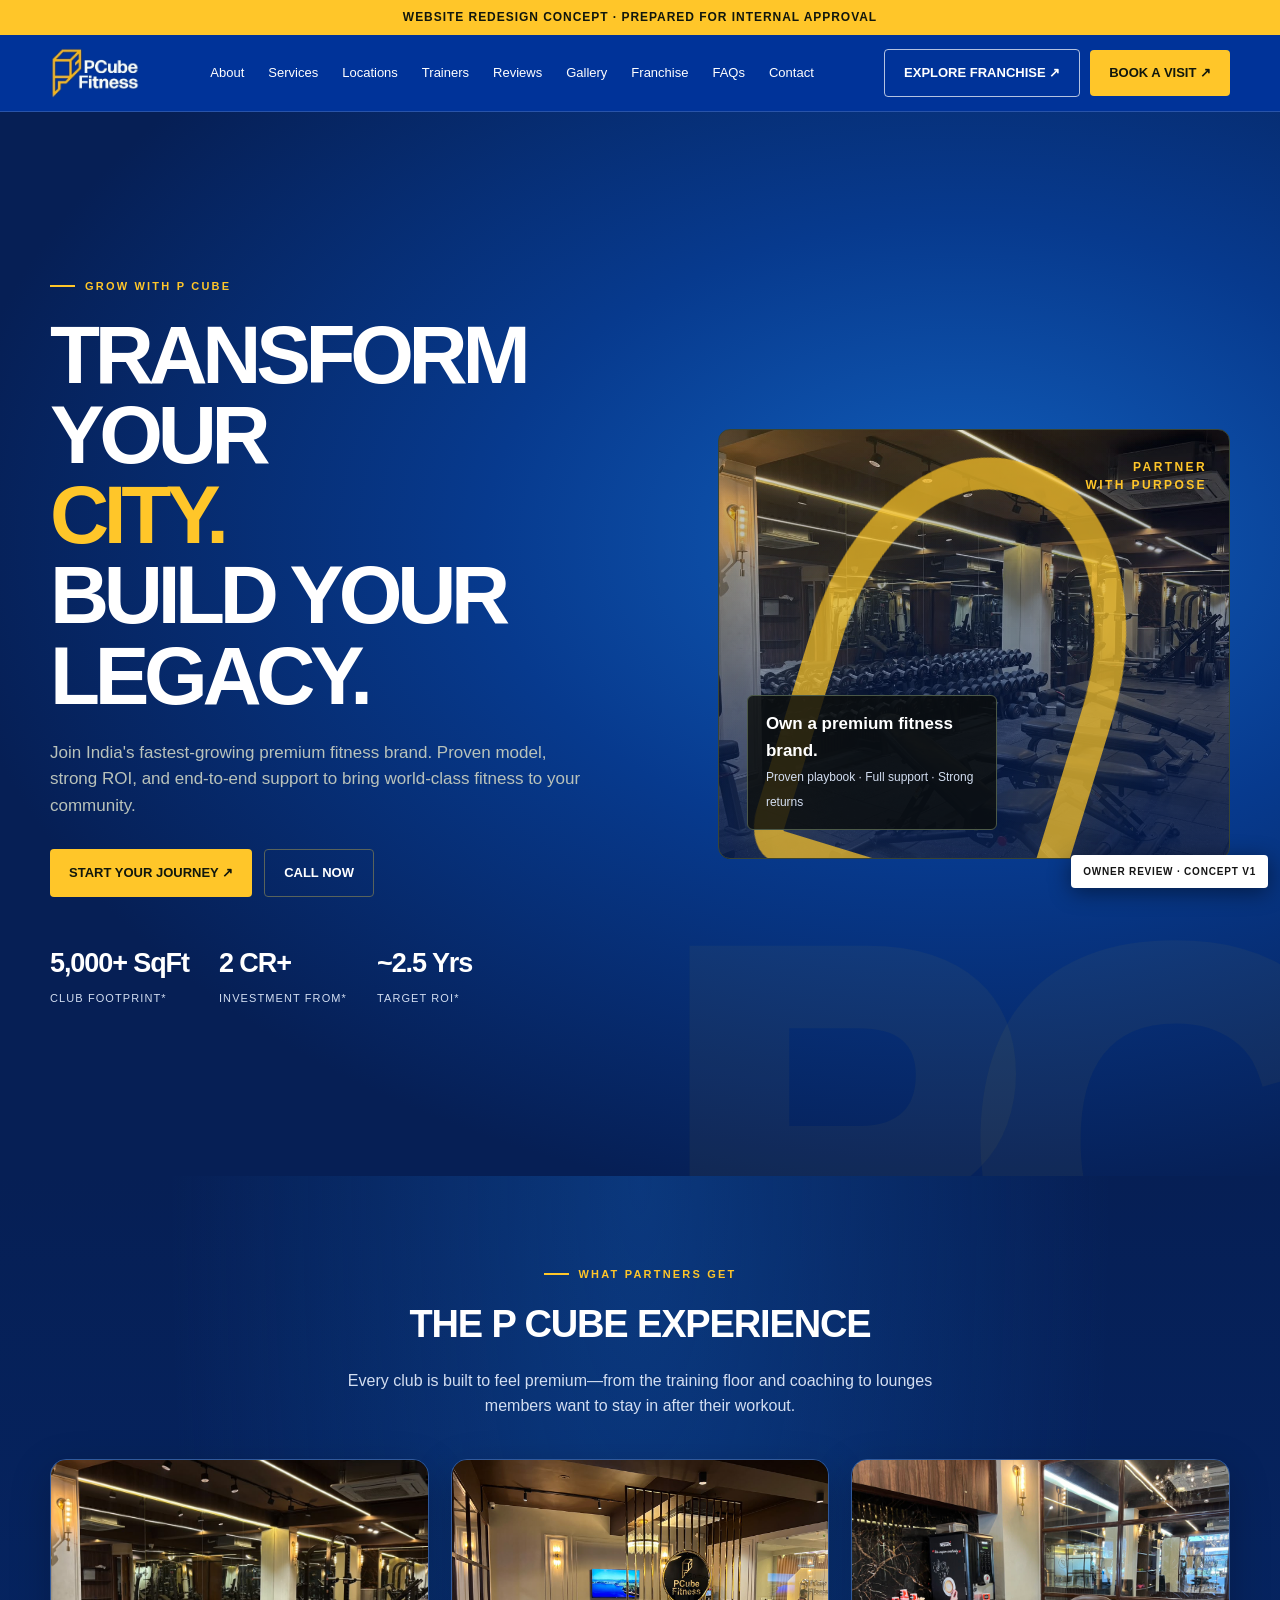
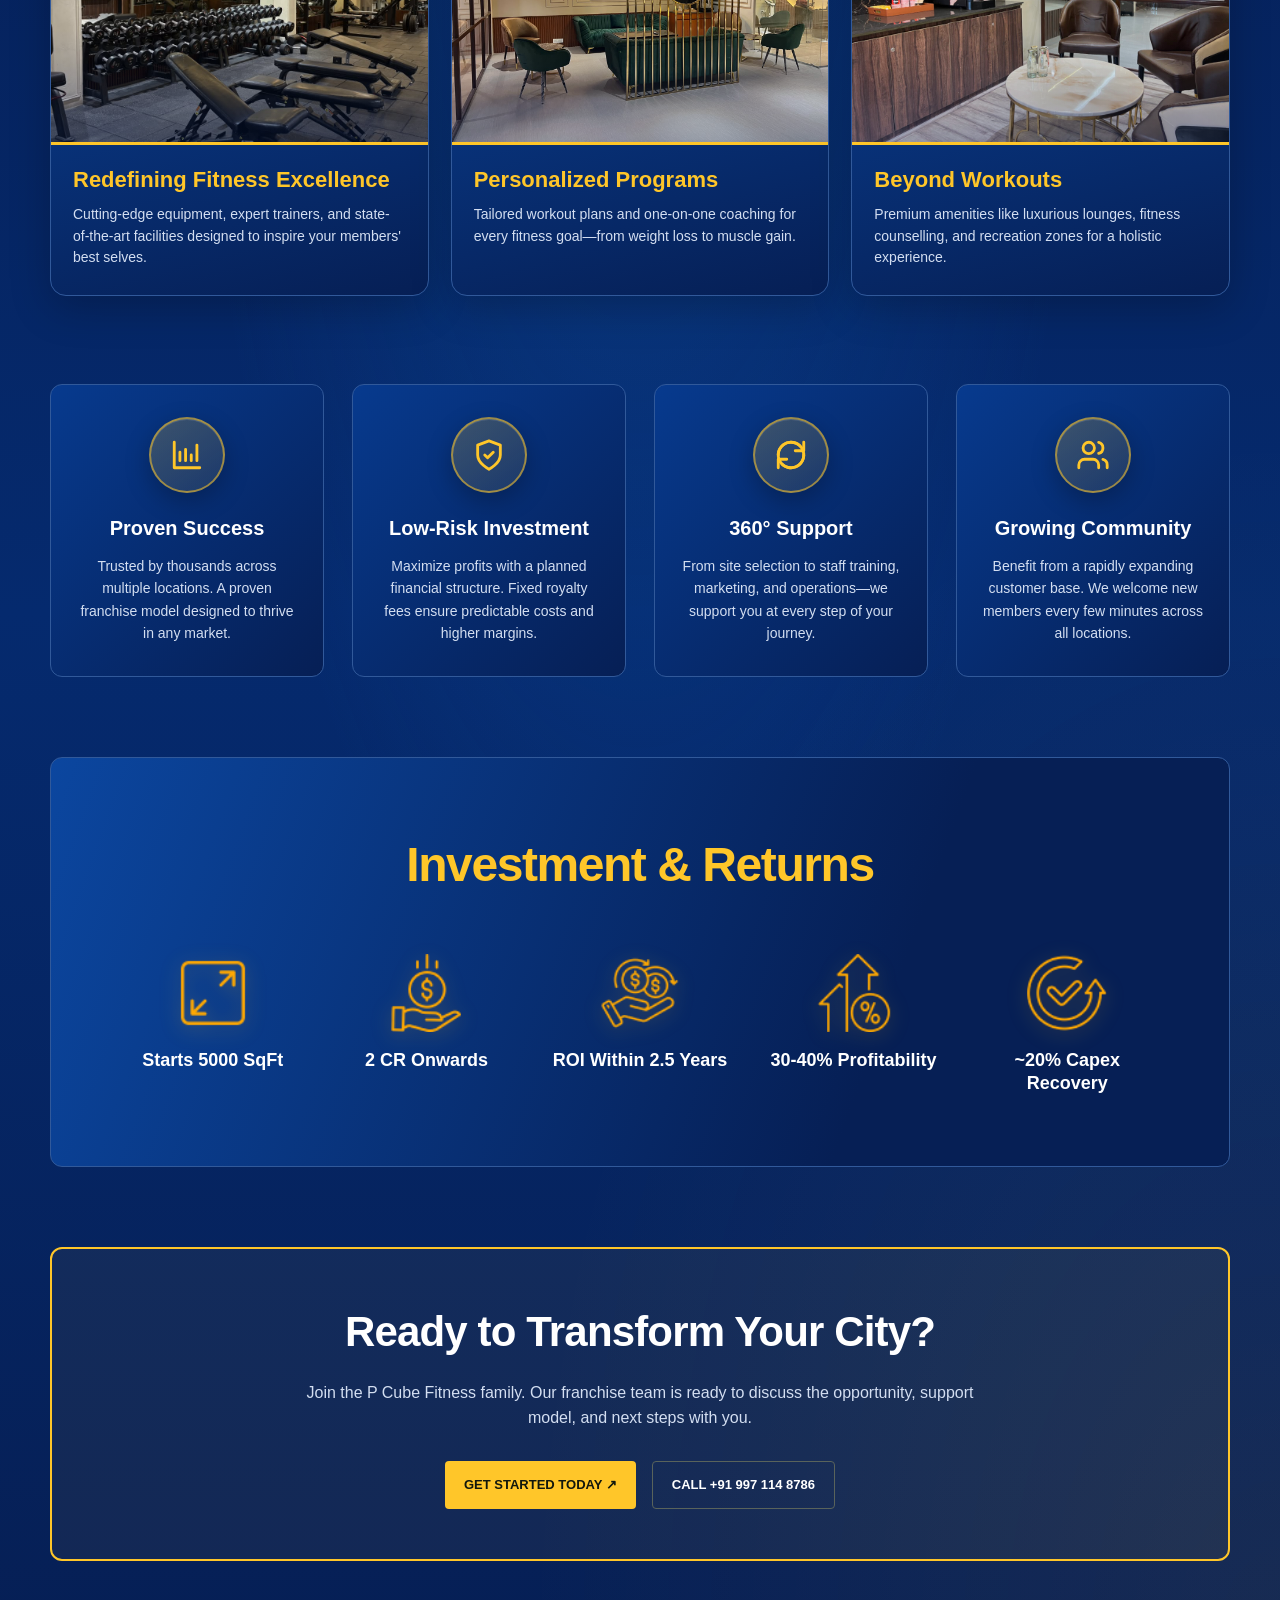
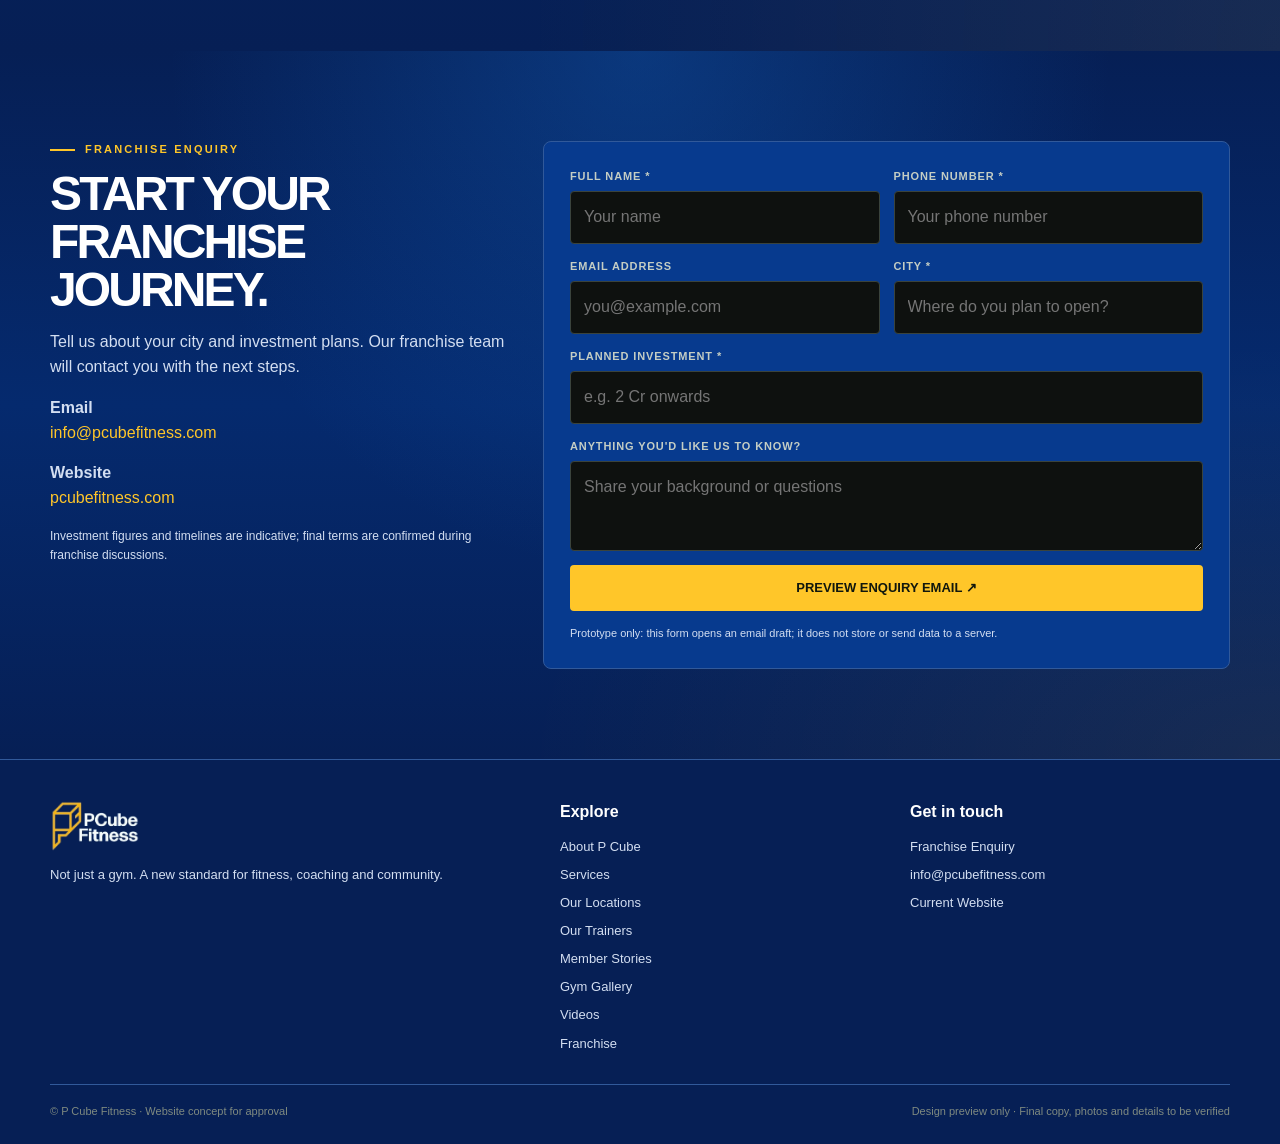
==== commit 8f5c63c7: "Redesigned Franchise Page" ====
--- a/franchise.html
+++ b/franchise.html
@@ -5,7 +5,10 @@
   <meta name="viewport" content="width=device-width, initial-scale=1">
   <title>Gym Franchise in India | P Cube Fitness</title>
   <meta name="description" content="Partner with P Cube Fitness. Proven franchise model, strong ROI, and end-to-end support to bring premium fitness to your city.">
-  <link rel="stylesheet" href="css/styles.css">
+  <link rel="preload" href="css/styles.css?v=9" as="style">
+  <link rel="stylesheet" href="css/styles.css?v=9">
+  <link rel="preload" href="images/franchise-feature-floor.jpeg" as="image">
+  <link rel="preload" href="images/logo.png" as="image">
 </head>
 <body>
   <div class="notice">
@@ -41,107 +44,150 @@
     </div>
   </header>
   <main class="franchise-page">
-    <section class="darksection franchise-page-hero" id="franchise">
+    <section class="hero franchise-hero" id="franchise">
+      <div class="wrap hero-grid">
+        <div>
+          <div class="eyebrow">Grow with P Cube</div>
+          <h1>
+            TRANSFORM YOUR
+            <br>
+            <em>CITY.</em>
+            <br>
+            BUILD YOUR LEGACY.
+          </h1>
+          <p>
+            Join India's fastest-growing premium fitness brand. Proven model, strong ROI, and end-to-end support to bring world-class fitness to your community.
+          </p>
+          <div class="actions">
+            <a class="btn" href="#contact">START YOUR JOURNEY ↗</a>
+            <a class="btn ghost" href="tel:+919971148786">CALL NOW</a>
+          </div>
+          <div class="stats">
+            <div class="stat">
+              <strong>5,000+ SqFt</strong>
+              <span>Club footprint*</span>
+            </div>
+            <div class="stat">
+              <strong>2 CR+</strong>
+              <span>Investment from*</span>
+            </div>
+            <div class="stat">
+              <strong>~2.5 Yrs</strong>
+              <span>Target ROI*</span>
+            </div>
+          </div>
+        </div>
+        <div class="hero-art hero-art-franchise">
+          <div class="art-label">
+            <b>Own a premium fitness brand.</b>
+            <span>Proven playbook · Full support · Strong returns</span>
+          </div>
+        </div>
+      </div>
+    </section>
+
+    <section class="darksection franchise-body">
       <div class="wrap">
-        <div class="section-head">
-          <div>
-            <div class="eyebrow">Grow with P Cube</div>
-            <h1>THE ULTIMATE FRANCHISE INVESTMENT</h1>
-            <p>Our state-of-the-art gyms offer unparalleled workout experiences. Become a part of our growing family and capitalize on the booming fitness industry.</p>
-          </div>
-        </div>
-
-        <div class="franchise-hero-grid">
-          <article class="franchise-feature">
-            <img src="images/franchise-hero.jpg" alt="P Cube Fitness Gym Interior" loading="lazy">
-            <div class="franchise-feature-content">
-              <h2>Redefining Fitness Excellence</h2>
-              <p>Home to cutting-edge equipment, expert trainers, and state-of-the-art facilities designed to inspire your best self.</p>
-            </div>
-          </article>
-          <article class="franchise-feature">
-            <img src="images/franchise-personal.png" alt="Personal Training Programs" loading="lazy">
-            <div class="franchise-feature-content">
-              <h2>Personalized Fitness Programs</h2>
-              <p>Tailored workout plans and one-on-one coaching for every fitness goal—from weight loss to muscle gain.</p>
-            </div>
-          </article>
-          <article class="franchise-feature">
-            <img src="images/franchise-amenities.jpg" alt="Premium Gym Amenities" loading="lazy">
-            <div class="franchise-feature-content">
-              <h2>Beyond Workouts</h2>
-              <p>Explore premium amenities like luxurious lounge areas, fitness counselling, and pool tables for a holistic experience.</p>
-            </div>
-          </article>
+        <div class="franchise-experience">
+          <div class="franchise-experience-head">
+            <div class="eyebrow">What partners get</div>
+            <h2 class="franchise-experience-title">THE P CUBE EXPERIENCE</h2>
+            <p>Every club is built to feel premium—from the training floor and coaching to lounges members want to stay in after their workout.</p>
+          </div>
+          <div class="franchise-hero-grid">
+            <article class="franchise-feature">
+              <div class="franchise-feature-media">
+                <img src="images/franchise-feature-floor.jpeg" alt="P Cube Fitness strength and cardio floor at AGCR Enclave" width="900" height="1600" loading="eager" decoding="async">
+              </div>
+              <div class="franchise-feature-content">
+                <h3>Redefining Fitness Excellence</h3>
+                <p>Cutting-edge equipment, expert trainers, and state-of-the-art facilities designed to inspire your members' best selves.</p>
+              </div>
+            </article>
+            <article class="franchise-feature">
+              <div class="franchise-feature-media">
+                <img src="images/franchise-feature-training.jpeg" alt="P Cube Fitness Model Town Delhi gym interior" width="1280" height="960" loading="eager" decoding="async">
+              </div>
+              <div class="franchise-feature-content">
+                <h3>Personalized Programs</h3>
+                <p>Tailored workout plans and one-on-one coaching for every fitness goal—from weight loss to muscle gain.</p>
+              </div>
+            </article>
+            <article class="franchise-feature">
+              <div class="franchise-feature-media">
+                <img src="images/franchise-feature-lounge.jpg" alt="P Cube Fitness member lounge and amenities" width="1024" height="768" loading="lazy" decoding="async">
+              </div>
+              <div class="franchise-feature-content">
+                <h3>Beyond Workouts</h3>
+                <p>Premium amenities like luxurious lounges, fitness counselling, and recreation zones for a holistic experience.</p>
+              </div>
+            </article>
+          </div>
         </div>
 
         <div class="franchise-benefits">
           <article class="franchise-benefit">
-            <div class="franchise-benefit-icon">
-              <img src="images/franchise-icon-1.png" alt="" loading="lazy">
-            </div>
-            <h2>Proven Success</h2>
-            <p>Join a fitness brand that is trusted by thousands. With multiple locations, we bring a proven franchise model designed to thrive in any market.</p>
-          </article>
-          <article class="franchise-benefit">
-            <div class="franchise-benefit-icon">
-              <img src="images/franchise-icon-2.png" alt="" loading="lazy">
-            </div>
-            <h2>Low-Risk, High-Reward Investment</h2>
-            <p>Our franchise system is designed to maximize profits with a planned financial plan from day one. Fixed monthly royalty fees ensure predictable costs and higher profit margins.</p>
-          </article>
-          <article class="franchise-benefit">
-            <div class="franchise-benefit-icon">
-              <img src="images/franchise-icon-3.png" alt="" loading="lazy">
-            </div>
-            <h2>All-in-One Support System</h2>
-            <p>From site selection to staff training, marketing, and operations, we support you at every step. Our 360° franchise support ensures you never walk this journey alone.</p>
-          </article>
-          <article class="franchise-benefit">
-            <div class="franchise-benefit-icon">
-              <img src="images/franchise-icon-4.png" alt="" loading="lazy">
-            </div>
-            <h2>Fast-Growing Member Base</h2>
-            <p>Fitness is booming! With P Cube Fitness, you'll benefit from a growing customer base. On average, we welcome a new member every few minutes across all locations.</p>
+            <div class="franchise-benefit-icon" aria-hidden="true">
+              <span class="ico ico-franchise ico-franchise-chart"></span>
+            </div>
+            <h3>Proven Success</h3>
+            <p>Trusted by thousands across multiple locations. A proven franchise model designed to thrive in any market.</p>
+          </article>
+          <article class="franchise-benefit">
+            <div class="franchise-benefit-icon" aria-hidden="true">
+              <span class="ico ico-franchise ico-franchise-shield"></span>
+            </div>
+            <h3>Low-Risk Investment</h3>
+            <p>Maximize profits with a planned financial structure. Fixed royalty fees ensure predictable costs and higher margins.</p>
+          </article>
+          <article class="franchise-benefit">
+            <div class="franchise-benefit-icon" aria-hidden="true">
+              <span class="ico ico-franchise ico-franchise-support"></span>
+            </div>
+            <h3>360° Support</h3>
+            <p>From site selection to staff training, marketing, and operations—we support you at every step of your journey.</p>
+          </article>
+          <article class="franchise-benefit">
+            <div class="franchise-benefit-icon" aria-hidden="true">
+              <span class="ico ico-franchise ico-franchise-community"></span>
+            </div>
+            <h3>Growing Community</h3>
+            <p>Benefit from a rapidly expanding customer base. We welcome new members every few minutes across all locations.</p>
           </article>
         </div>
 
         <div class="franchise-returns">
-          <h2>The Best Returns in The Industry</h2>
+          <h2>Investment & Returns</h2>
           <div class="franchise-stats">
             <div class="franchise-stat">
-              <img src="images/franchise-stat-1.png" alt="" loading="lazy">
+              <img src="images/franchise-stat-1.png" alt="" width="80" height="80" loading="lazy" decoding="async">
               <strong>Starts 5000 SqFt</strong>
             </div>
             <div class="franchise-stat">
-              <img src="images/franchise-stat-2.png" alt="" loading="lazy">
+              <img src="images/franchise-stat-2.png" alt="" width="80" height="80" loading="lazy" decoding="async">
               <strong>2 CR Onwards</strong>
             </div>
             <div class="franchise-stat">
-              <img src="images/franchise-stat-3.png" alt="" loading="lazy">
+              <img src="images/franchise-stat-3.png" alt="" width="80" height="80" loading="lazy" decoding="async">
               <strong>ROI Within 2.5 Years</strong>
             </div>
             <div class="franchise-stat">
-              <img src="images/franchise-stat-4.png" alt="" loading="lazy">
+              <img src="images/franchise-stat-4.png" alt="" width="80" height="80" loading="lazy" decoding="async">
               <strong>30-40% Profitability</strong>
             </div>
             <div class="franchise-stat">
-              <img src="images/franchise-stat-5.png" alt="" loading="lazy">
-              <strong>~20% Capex Recovery In Pre-Sales</strong>
-            </div>
-          </div>
-        </div>
-
-        <div class="franchise-journey">
-          <img src="images/franchise-journey.png" alt="Franchise journey from enquiry to launch" loading="lazy">
+              <img src="images/franchise-stat-5.png" alt="" width="80" height="80" loading="lazy" decoding="async">
+              <strong>~20% Capex Recovery</strong>
+            </div>
+          </div>
         </div>
 
         <div class="franchise-cta">
-          <h2>BRING THE P CUBE EXPERIENCE TO YOUR CITY</h2>
-          <p>Interested in building a premium fitness destination? Learn about the P Cube franchise opportunity, support model and next steps from our team.</p>
+          <h2>Ready to Transform Your City?</h2>
+          <p>Join the P Cube Fitness family. Our franchise team is ready to discuss the opportunity, support model, and next steps with you.</p>
           <div class="actions">
-            <a class="btn" href="#contact">SUBMIT ENQUIRY</a>
-            <a class="btn ghost" href="tel:+919971148786">CALL US NOW</a>
+            <a class="btn" href="#contact">GET STARTED TODAY ↗</a>
+            <a class="btn ghost" href="tel:+919971148786">CALL +91 997 114 8786</a>
           </div>
         </div>
       </div>
@@ -240,6 +286,6 @@
     <a class="btn" href="#contact">FRANCHISE ENQUIRY ↗</a>
   </div>
   <div class="demo">OWNER REVIEW · CONCEPT V1</div>
-  <script src="js/main.js?v=3" defer></script>
+  <script src="js/main.js?v=4" defer></script>
 </body>
 </html>
--- a/css/styles.css
+++ b/css/styles.css
@@ -518,37 +518,93 @@
   font-weight:800
 }
 
-/* Franchise Hero Grid */
+/* Franchise experience cards */
+.franchise-experience {
+  margin:clamp(48px,8vw,88px) 0
+}
+
+.franchise-experience-head {
+  max-width:640px;
+  margin:0 auto 40px;
+  text-align:center
+}
+
+.franchise-experience-head .eyebrow {
+  justify-content:center
+}
+
+.franchise-experience-title {
+  font-size:clamp(26px,3.5vw,38px);
+  letter-spacing:-.03em;
+  margin:12px 0 14px
+}
+
+.franchise-experience-head p {
+  margin:0;
+  color:var(--muted);
+  font-size:16px;
+  line-height:1.6
+}
+
 .franchise-hero-grid {
   display:grid;
-  grid-template-columns:repeat(auto-fit,minmax(300px,1fr));
-  gap:24px;
-  margin:50px 0
+  grid-template-columns:repeat(3,1fr);
+  gap:22px
 }
 
 .franchise-feature {
+  display:flex;
+  flex-direction:column;
+  border-radius:16px;
+  overflow:hidden;
+  background:linear-gradient(165deg,#0a469f 0%,#061f55 100%);
+  border:1px solid var(--line);
+  box-shadow:0 12px 40px rgba(0,0,0,.22);
+  transition:border-color .3s ease,transform .3s ease,box-shadow .3s ease
+}
+
+.franchise-feature:hover {
+  border-color:rgba(255,198,41,.55);
+  transform:translateY(-6px);
+  box-shadow:0 18px 48px rgba(0,0,0,.35),0 0 0 1px rgba(255,198,41,.15)
+}
+
+.franchise-feature-media {
   position:relative;
-  border-radius:12px;
+  aspect-ratio:4 / 3;
   overflow:hidden;
-  background:var(--panel);
-  border:1px solid var(--line)
-}
-
-.franchise-feature img {
+  background:#041433
+}
+
+.franchise-feature-media img {
   width:100%;
-  height:280px;
+  height:100%;
   object-fit:cover;
-  display:block
+  display:block;
+  transition:transform .55s ease
+}
+
+.franchise-feature:hover .franchise-feature-media img {
+  transform:scale(1.06)
+}
+
+.franchise-feature-media::after {
+  content:'';
+  position:absolute;
+  inset:0;
+  background:linear-gradient(180deg,transparent 60%,rgba(6,31,85,.35) 100%);
+  pointer-events:none
 }
 
 .franchise-feature-content {
-  padding:24px
+  padding:22px 22px 26px;
+  border-top:3px solid var(--lime)
 }
 
 .franchise-feature-content p {
   font-size:14px;
   color:var(--muted);
-  line-height:1.5;
+  line-height:1.55;
   margin:0
 }
 
@@ -575,21 +631,29 @@
 }
 
 .franchise-benefit-icon {
-  width:100px;
-  height:100px;
-  margin:0 auto 20px;
-  background:rgba(255,198,41,.1);
+  width:76px;
+  height:76px;
+  margin:0 auto 22px;
   border-radius:50%;
   display:flex;
   align-items:center;
   justify-content:center;
-  padding:20px
-}
-
-.franchise-benefit-icon img {
-  width:100%;
-  height:100%;
-  object-fit:contain
+  background:linear-gradient(145deg,rgba(255,198,41,.22),rgba(255,198,41,.08));
+  border:2px solid rgba(255,198,41,.55);
+  box-shadow:0 8px 24px rgba(0,0,0,.25),inset 0 1px 0 rgba(255,255,255,.12);
+  transition:border-color .3s ease,box-shadow .3s ease,transform .3s ease
+}
+
+.franchise-benefit:hover .franchise-benefit-icon {
+  border-color:var(--lime);
+  box-shadow:0 10px 28px rgba(255,198,41,.25),inset 0 0 0 6px rgba(255,198,41,.08);
+  transform:scale(1.05)
+}
+
+.franchise-benefit-icon .ico-franchise {
+  width:34px;
+  height:34px;
+  color:var(--lime)
 }
 
 .franchise-benefit h2,
@@ -608,11 +672,36 @@
   line-height:1.2
 }
 
-.franchise-page-hero .section-head h1 {
-  font-size:clamp(32px,4.5vw,52px);
-  line-height:1.05;
-  letter-spacing:-.04em;
-  margin:12px 0 16px
+.hero-art-franchise {
+  background:
+    linear-gradient(145deg,rgba(255,198,41,.18),transparent 42%),
+    linear-gradient(180deg,rgba(6,31,85,.12),rgba(6,31,85,.82)),
+    url("../images/franchise-feature-floor.jpeg") center/cover no-repeat
+}
+
+.franchise-hero .hero-art:after {
+  content:'PARTNER\A WITH PURPOSE'
+}
+
+.franchise-hero h1 {
+  max-width:720px
+}
+
+.franchise-page .darksection {
+  background:
+    radial-gradient(ellipse at 50% 0%,rgba(18,96,189,.38),transparent 52%),
+    radial-gradient(ellipse at 100% 100%,rgba(255,198,41,.07),transparent 42%),
+    linear-gradient(180deg,#061f55 0%,#052a6e 50%,#061f55 100%)
+}
+
+.franchise-body .franchise-experience {
+  margin-top:0
+}
+
+.franchise-body .franchise-benefits,
+.franchise-body .franchise-returns,
+.franchise-body .franchise-cta {
+  margin-top:clamp(56px,8vw,80px)
 }
 
 .franchise-journey {
@@ -716,6 +805,12 @@
 }
 
 /* Responsive adjustments */
+@media(max-width:980px) {
+  .franchise-hero-grid {
+    grid-template-columns:1fr
+  }
+}
+
 @media(max-width:768px) {
   .franchise-hero-grid {
     grid-template-columns:1fr
@@ -1069,13 +1164,165 @@
   }
 }
 
+.media-card.is-coming-soon {
+  position:relative;
+  display:flex;
+  flex-direction:column;
+  border-color:rgba(255,198,41,.45);
+  background:
+    linear-gradient(160deg,rgba(255,198,41,.14),transparent 42%),
+    linear-gradient(345deg,#0a4fb0 0%,var(--panel) 55%,#052a6a 100%);
+  box-shadow:0 0 0 1px rgba(255,198,41,.12),0 18px 40px rgba(0,0,0,.28);
+  transition:transform .25s ease,box-shadow .25s ease
+}
+
+.media-card.is-coming-soon:hover {
+  transform:translateY(-4px);
+  box-shadow:0 0 0 1px rgba(255,198,41,.28),0 24px 48px rgba(0,0,0,.35)
+}
+
+.coming-soon-visual {
+  position:relative;
+  height:210px;
+  display:grid;
+  place-items:center;
+  overflow:hidden;
+  background:
+    radial-gradient(circle at 30% 35%,rgba(255,198,41,.22),transparent 42%),
+    radial-gradient(circle at 75% 70%,rgba(255,255,255,.08),transparent 40%),
+    repeating-linear-gradient(
+      -45deg,
+      transparent,
+      transparent 10px,
+      rgba(255,255,255,.03) 10px,
+      rgba(255,255,255,.03) 20px
+    )
+}
+
+.coming-soon-orb {
+  position:absolute;
+  border-radius:50%;
+  border:1px solid rgba(255,198,41,.35);
+  animation:coming-soon-spin 14s linear infinite
+}
+
+.coming-soon-orb:first-child {
+  width:118px;
+  height:118px
+}
+
+.coming-soon-orb:nth-child(2) {
+  width:168px;
+  height:168px;
+  border-style:dashed;
+  animation-direction:reverse;
+  animation-duration:22s
+}
+
+.coming-soon-mark {
+  position:relative;
+  z-index:1;
+  width:64px;
+  height:64px;
+  display:grid;
+  place-items:center;
+  border-radius:50%;
+  background:var(--lime);
+  color:#11170d;
+  font-size:34px;
+  font-weight:900;
+  line-height:1;
+  box-shadow:0 10px 28px rgba(255,198,41,.35)
+}
+
+.coming-soon-pulse {
+  position:absolute;
+  width:64px;
+  height:64px;
+  border-radius:50%;
+  border:2px solid rgba(255,198,41,.55);
+  animation:coming-soon-pulse 2.4s ease-out infinite
+}
+
+.media-card.is-coming-soon .pad {
+  flex:1;
+  display:flex;
+  flex-direction:column
+}
+
+.media-card.is-coming-soon h3 {
+  letter-spacing:-.03em
+}
+
+.coming-soon-cta {
+  display:inline-flex;
+  align-items:center;
+  justify-content:center;
+  margin-top:14px;
+  align-self:flex-start;
+  padding:9px 14px;
+  border-radius:999px;
+  background:var(--lime);
+  color:#11170d;
+  font-size:12px;
+  font-weight:900;
+  letter-spacing:.06em;
+  text-transform:uppercase;
+  transition:filter .2s ease,transform .2s ease
+}
+
+.coming-soon-cta:hover {
+  filter:brightness(1.05);
+  transform:translateY(-1px)
+}
+
+@keyframes coming-soon-spin {
+  to {
+    transform:rotate(360deg)
+  }
+}
+
+@keyframes coming-soon-pulse {
+  0% {
+    transform:scale(1);
+    opacity:.7
+  }
+  100% {
+    transform:scale(2.4);
+    opacity:0
+  }
+}
+
+.reviews-grid {
+  display:grid;
+  grid-template-columns:repeat(2,1fr);
+  gap:16px
+}
+
 .review {
+  display:flex;
+  flex-direction:column;
   background:var(--panel);
   border:1px solid var(--line);
   border-radius:8px;
   padding:24px
 }
 
+.review-branch {
+  display:inline-flex;
+  align-self:flex-start;
+  margin-bottom:12px;
+  padding:5px 10px;
+  border-radius:999px;
+  background:rgba(255,198,41,.14);
+  border:1px solid rgba(255,198,41,.35);
+  color:var(--lime);
+  font-size:10px;
+  font-weight:900;
+  letter-spacing:.12em;
+  text-transform:uppercase
+}
+
 .stars {
   color:var(--lime);
   letter-spacing:3px
@@ -1084,7 +1331,8 @@
 .review blockquote {
   margin:14px 0;
   color:#e0e6df;
-  font-size:15px
+  font-size:15px;
+  flex:1
 }
 
 .review .person {
@@ -1094,11 +1342,23 @@
   margin-top:18px
 }
 
-.review .person img {
+.review .person img,
+.review-avatar {
   width:48px;
   height:48px;
   object-fit:cover;
-  border-radius:50%
+  border-radius:50%;
+  flex-shrink:0
+}
+
+.review-avatar {
+  display:grid;
+  place-items:center;
+  background:linear-gradient(145deg,#ffc629,#f0a800);
+  color:#11170d;
+  font-size:14px;
+  font-weight:900;
+  letter-spacing:.04em
 }
 
 .review .person small {
@@ -1288,7 +1548,7 @@
     min-height:330px
   }
 
-  .grid3,.media-grid {
+  .grid3,.media-grid,.reviews-grid {
     grid-template-columns:repeat(2,1fr)
   }
 
@@ -1337,7 +1597,7 @@
     width:min(var(--max),calc(100% - 28px))
   }
 
-  .grid3 {
+  .grid3,.reviews-grid {
     grid-template-columns:1fr
   }
 
@@ -1451,6 +1711,11 @@
 .ico-arrow { --i: url("data:image/svg+xml,<svg xmlns='http://www.w3.org/2000/svg' viewBox='0 0 24 24' fill='none' stroke='black' stroke-width='2.4' stroke-linecap='round' stroke-linejoin='round'><path d='M7 17 17 7M8 7h9v9'/></svg>"); }
 .ico-nav   { --i: url("data:image/svg+xml,<svg xmlns='http://www.w3.org/2000/svg' viewBox='0 0 24 24' fill='none' stroke='black' stroke-width='2' stroke-linecap='round' stroke-linejoin='round'><polygon points='3 11 22 2 13 21 11 13 3 11'/></svg>"); }
 .ico-clock { --i: url("data:image/svg+xml,<svg xmlns='http://www.w3.org/2000/svg' viewBox='0 0 24 24' fill='none' stroke='black' stroke-width='2' stroke-linecap='round' stroke-linejoin='round'><circle cx='12' cy='12' r='10'/><path d='M12 6v6l4 2'/></svg>"); }
+
+.ico-franchise-chart { --i: url("data:image/svg+xml,<svg xmlns='http://www.w3.org/2000/svg' viewBox='0 0 24 24' fill='none' stroke='black' stroke-width='2' stroke-linecap='round' stroke-linejoin='round'><path d='M3 3v18h18'/><path d='M7 16v-6M11 16V8M15 16v-4M19 16V5'/></svg>"); }
+.ico-franchise-shield { --i: url("data:image/svg+xml,<svg xmlns='http://www.w3.org/2000/svg' viewBox='0 0 24 24' fill='none' stroke='black' stroke-width='2' stroke-linecap='round' stroke-linejoin='round'><path d='M12 22s8-4 8-10V5l-8-3-8 3v7c0 6 8 10 8 10'/><path d='m9 12 2 2 4-4'/></svg>"); }
+.ico-franchise-support { --i: url("data:image/svg+xml,<svg xmlns='http://www.w3.org/2000/svg' viewBox='0 0 24 24' fill='none' stroke='black' stroke-width='2' stroke-linecap='round' stroke-linejoin='round'><path d='M21 12a9 9 0 1 1-2.64-6.36'/><path d='M21 3v6h-6'/><path d='M3 12a9 9 0 1 1 2.64 6.36'/><path d='M3 21v-6h6'/></svg>"); }
+.ico-franchise-community { --i: url("data:image/svg+xml,<svg xmlns='http://www.w3.org/2000/svg' viewBox='0 0 24 24' fill='none' stroke='black' stroke-width='2' stroke-linecap='round' stroke-linejoin='round'><path d='M16 21v-2a4 4 0 0 0-4-4H6a4 4 0 0 0-4 4v2'/><circle cx='9' cy='7' r='4'/><path d='M22 21v-2a4 4 0 0 0-3-3.87'/><path d='M16 3.13a4 4 0 0 1 0 7.75'/></svg>"); }
 
 /* ==========================================================
    About Us
--- a/css/styles.css
+++ b/css/styles.css
@@ -518,37 +518,93 @@
   font-weight:800
 }
 
-/* Franchise Hero Grid */
+/* Franchise experience cards */
+.franchise-experience {
+  margin:clamp(48px,8vw,88px) 0
+}
+
+.franchise-experience-head {
+  max-width:640px;
+  margin:0 auto 40px;
+  text-align:center
+}
+
+.franchise-experience-head .eyebrow {
+  justify-content:center
+}
+
+.franchise-experience-title {
+  font-size:clamp(26px,3.5vw,38px);
+  letter-spacing:-.03em;
+  margin:12px 0 14px
+}
+
+.franchise-experience-head p {
+  margin:0;
+  color:var(--muted);
+  font-size:16px;
+  line-height:1.6
+}
+
 .franchise-hero-grid {
   display:grid;
-  grid-template-columns:repeat(auto-fit,minmax(300px,1fr));
-  gap:24px;
-  margin:50px 0
+  grid-template-columns:repeat(3,1fr);
+  gap:22px
 }
 
 .franchise-feature {
+  display:flex;
+  flex-direction:column;
+  border-radius:16px;
+  overflow:hidden;
+  background:linear-gradient(165deg,#0a469f 0%,#061f55 100%);
+  border:1px solid var(--line);
+  box-shadow:0 12px 40px rgba(0,0,0,.22);
+  transition:border-color .3s ease,transform .3s ease,box-shadow .3s ease
+}
+
+.franchise-feature:hover {
+  border-color:rgba(255,198,41,.55);
+  transform:translateY(-6px);
+  box-shadow:0 18px 48px rgba(0,0,0,.35),0 0 0 1px rgba(255,198,41,.15)
+}
+
+.franchise-feature-media {
   position:relative;
-  border-radius:12px;
+  aspect-ratio:4 / 3;
   overflow:hidden;
-  background:var(--panel);
-  border:1px solid var(--line)
-}
-
-.franchise-feature img {
+  background:#041433
+}
+
+.franchise-feature-media img {
   width:100%;
-  height:280px;
+  height:100%;
   object-fit:cover;
-  display:block
+  display:block;
+  transition:transform .55s ease
+}
+
+.franchise-feature:hover .franchise-feature-media img {
+  transform:scale(1.06)
+}
+
+.franchise-feature-media::after {
+  content:'';
+  position:absolute;
+  inset:0;
+  background:linear-gradient(180deg,transparent 60%,rgba(6,31,85,.35) 100%);
+  pointer-events:none
 }
 
 .franchise-feature-content {
-  padding:24px
+  padding:22px 22px 26px;
+  border-top:3px solid var(--lime)
 }
 
 .franchise-feature-content p {
   font-size:14px;
   color:var(--muted);
-  line-height:1.5;
+  line-height:1.55;
   margin:0
 }
 
@@ -575,21 +631,29 @@
 }
 
 .franchise-benefit-icon {
-  width:100px;
-  height:100px;
-  margin:0 auto 20px;
-  background:rgba(255,198,41,.1);
+  width:76px;
+  height:76px;
+  margin:0 auto 22px;
   border-radius:50%;
   display:flex;
   align-items:center;
   justify-content:center;
-  padding:20px
-}
-
-.franchise-benefit-icon img {
-  width:100%;
-  height:100%;
-  object-fit:contain
+  background:linear-gradient(145deg,rgba(255,198,41,.22),rgba(255,198,41,.08));
+  border:2px solid rgba(255,198,41,.55);
+  box-shadow:0 8px 24px rgba(0,0,0,.25),inset 0 1px 0 rgba(255,255,255,.12);
+  transition:border-color .3s ease,box-shadow .3s ease,transform .3s ease
+}
+
+.franchise-benefit:hover .franchise-benefit-icon {
+  border-color:var(--lime);
+  box-shadow:0 10px 28px rgba(255,198,41,.25),inset 0 0 0 6px rgba(255,198,41,.08);
+  transform:scale(1.05)
+}
+
+.franchise-benefit-icon .ico-franchise {
+  width:34px;
+  height:34px;
+  color:var(--lime)
 }
 
 .franchise-benefit h2,
@@ -608,11 +672,36 @@
   line-height:1.2
 }
 
-.franchise-page-hero .section-head h1 {
-  font-size:clamp(32px,4.5vw,52px);
-  line-height:1.05;
-  letter-spacing:-.04em;
-  margin:12px 0 16px
+.hero-art-franchise {
+  background:
+    linear-gradient(145deg,rgba(255,198,41,.18),transparent 42%),
+    linear-gradient(180deg,rgba(6,31,85,.12),rgba(6,31,85,.82)),
+    url("../images/franchise-feature-floor.jpeg") center/cover no-repeat
+}
+
+.franchise-hero .hero-art:after {
+  content:'PARTNER\A WITH PURPOSE'
+}
+
+.franchise-hero h1 {
+  max-width:720px
+}
+
+.franchise-page .darksection {
+  background:
+    radial-gradient(ellipse at 50% 0%,rgba(18,96,189,.38),transparent 52%),
+    radial-gradient(ellipse at 100% 100%,rgba(255,198,41,.07),transparent 42%),
+    linear-gradient(180deg,#061f55 0%,#052a6e 50%,#061f55 100%)
+}
+
+.franchise-body .franchise-experience {
+  margin-top:0
+}
+
+.franchise-body .franchise-benefits,
+.franchise-body .franchise-returns,
+.franchise-body .franchise-cta {
+  margin-top:clamp(56px,8vw,80px)
 }
 
 .franchise-journey {
@@ -716,6 +805,12 @@
 }
 
 /* Responsive adjustments */
+@media(max-width:980px) {
+  .franchise-hero-grid {
+    grid-template-columns:1fr
+  }
+}
+
 @media(max-width:768px) {
   .franchise-hero-grid {
     grid-template-columns:1fr
@@ -1069,13 +1164,165 @@
   }
 }
 
+.media-card.is-coming-soon {
+  position:relative;
+  display:flex;
+  flex-direction:column;
+  border-color:rgba(255,198,41,.45);
+  background:
+    linear-gradient(160deg,rgba(255,198,41,.14),transparent 42%),
+    linear-gradient(345deg,#0a4fb0 0%,var(--panel) 55%,#052a6a 100%);
+  box-shadow:0 0 0 1px rgba(255,198,41,.12),0 18px 40px rgba(0,0,0,.28);
+  transition:transform .25s ease,box-shadow .25s ease
+}
+
+.media-card.is-coming-soon:hover {
+  transform:translateY(-4px);
+  box-shadow:0 0 0 1px rgba(255,198,41,.28),0 24px 48px rgba(0,0,0,.35)
+}
+
+.coming-soon-visual {
+  position:relative;
+  height:210px;
+  display:grid;
+  place-items:center;
+  overflow:hidden;
+  background:
+    radial-gradient(circle at 30% 35%,rgba(255,198,41,.22),transparent 42%),
+    radial-gradient(circle at 75% 70%,rgba(255,255,255,.08),transparent 40%),
+    repeating-linear-gradient(
+      -45deg,
+      transparent,
+      transparent 10px,
+      rgba(255,255,255,.03) 10px,
+      rgba(255,255,255,.03) 20px
+    )
+}
+
+.coming-soon-orb {
+  position:absolute;
+  border-radius:50%;
+  border:1px solid rgba(255,198,41,.35);
+  animation:coming-soon-spin 14s linear infinite
+}
+
+.coming-soon-orb:first-child {
+  width:118px;
+  height:118px
+}
+
+.coming-soon-orb:nth-child(2) {
+  width:168px;
+  height:168px;
+  border-style:dashed;
+  animation-direction:reverse;
+  animation-duration:22s
+}
+
+.coming-soon-mark {
+  position:relative;
+  z-index:1;
+  width:64px;
+  height:64px;
+  display:grid;
+  place-items:center;
+  border-radius:50%;
+  background:var(--lime);
+  color:#11170d;
+  font-size:34px;
+  font-weight:900;
+  line-height:1;
+  box-shadow:0 10px 28px rgba(255,198,41,.35)
+}
+
+.coming-soon-pulse {
+  position:absolute;
+  width:64px;
+  height:64px;
+  border-radius:50%;
+  border:2px solid rgba(255,198,41,.55);
+  animation:coming-soon-pulse 2.4s ease-out infinite
+}
+
+.media-card.is-coming-soon .pad {
+  flex:1;
+  display:flex;
+  flex-direction:column
+}
+
+.media-card.is-coming-soon h3 {
+  letter-spacing:-.03em
+}
+
+.coming-soon-cta {
+  display:inline-flex;
+  align-items:center;
+  justify-content:center;
+  margin-top:14px;
+  align-self:flex-start;
+  padding:9px 14px;
+  border-radius:999px;
+  background:var(--lime);
+  color:#11170d;
+  font-size:12px;
+  font-weight:900;
+  letter-spacing:.06em;
+  text-transform:uppercase;
+  transition:filter .2s ease,transform .2s ease
+}
+
+.coming-soon-cta:hover {
+  filter:brightness(1.05);
+  transform:translateY(-1px)
+}
+
+@keyframes coming-soon-spin {
+  to {
+    transform:rotate(360deg)
+  }
+}
+
+@keyframes coming-soon-pulse {
+  0% {
+    transform:scale(1);
+    opacity:.7
+  }
+  100% {
+    transform:scale(2.4);
+    opacity:0
+  }
+}
+
+.reviews-grid {
+  display:grid;
+  grid-template-columns:repeat(2,1fr);
+  gap:16px
+}
+
 .review {
+  display:flex;
+  flex-direction:column;
   background:var(--panel);
   border:1px solid var(--line);
   border-radius:8px;
   padding:24px
 }
 
+.review-branch {
+  display:inline-flex;
+  align-self:flex-start;
+  margin-bottom:12px;
+  padding:5px 10px;
+  border-radius:999px;
+  background:rgba(255,198,41,.14);
+  border:1px solid rgba(255,198,41,.35);
+  color:var(--lime);
+  font-size:10px;
+  font-weight:900;
+  letter-spacing:.12em;
+  text-transform:uppercase
+}
+
 .stars {
   color:var(--lime);
   letter-spacing:3px
@@ -1084,7 +1331,8 @@
 .review blockquote {
   margin:14px 0;
   color:#e0e6df;
-  font-size:15px
+  font-size:15px;
+  flex:1
 }
 
 .review .person {
@@ -1094,11 +1342,23 @@
   margin-top:18px
 }
 
-.review .person img {
+.review .person img,
+.review-avatar {
   width:48px;
   height:48px;
   object-fit:cover;
-  border-radius:50%
+  border-radius:50%;
+  flex-shrink:0
+}
+
+.review-avatar {
+  display:grid;
+  place-items:center;
+  background:linear-gradient(145deg,#ffc629,#f0a800);
+  color:#11170d;
+  font-size:14px;
+  font-weight:900;
+  letter-spacing:.04em
 }
 
 .review .person small {
@@ -1288,7 +1548,7 @@
     min-height:330px
   }
 
-  .grid3,.media-grid {
+  .grid3,.media-grid,.reviews-grid {
     grid-template-columns:repeat(2,1fr)
   }
 
@@ -1337,7 +1597,7 @@
     width:min(var(--max),calc(100% - 28px))
   }
 
-  .grid3 {
+  .grid3,.reviews-grid {
     grid-template-columns:1fr
   }
 
@@ -1451,6 +1711,11 @@
 .ico-arrow { --i: url("data:image/svg+xml,<svg xmlns='http://www.w3.org/2000/svg' viewBox='0 0 24 24' fill='none' stroke='black' stroke-width='2.4' stroke-linecap='round' stroke-linejoin='round'><path d='M7 17 17 7M8 7h9v9'/></svg>"); }
 .ico-nav   { --i: url("data:image/svg+xml,<svg xmlns='http://www.w3.org/2000/svg' viewBox='0 0 24 24' fill='none' stroke='black' stroke-width='2' stroke-linecap='round' stroke-linejoin='round'><polygon points='3 11 22 2 13 21 11 13 3 11'/></svg>"); }
 .ico-clock { --i: url("data:image/svg+xml,<svg xmlns='http://www.w3.org/2000/svg' viewBox='0 0 24 24' fill='none' stroke='black' stroke-width='2' stroke-linecap='round' stroke-linejoin='round'><circle cx='12' cy='12' r='10'/><path d='M12 6v6l4 2'/></svg>"); }
+
+.ico-franchise-chart { --i: url("data:image/svg+xml,<svg xmlns='http://www.w3.org/2000/svg' viewBox='0 0 24 24' fill='none' stroke='black' stroke-width='2' stroke-linecap='round' stroke-linejoin='round'><path d='M3 3v18h18'/><path d='M7 16v-6M11 16V8M15 16v-4M19 16V5'/></svg>"); }
+.ico-franchise-shield { --i: url("data:image/svg+xml,<svg xmlns='http://www.w3.org/2000/svg' viewBox='0 0 24 24' fill='none' stroke='black' stroke-width='2' stroke-linecap='round' stroke-linejoin='round'><path d='M12 22s8-4 8-10V5l-8-3-8 3v7c0 6 8 10 8 10'/><path d='m9 12 2 2 4-4'/></svg>"); }
+.ico-franchise-support { --i: url("data:image/svg+xml,<svg xmlns='http://www.w3.org/2000/svg' viewBox='0 0 24 24' fill='none' stroke='black' stroke-width='2' stroke-linecap='round' stroke-linejoin='round'><path d='M21 12a9 9 0 1 1-2.64-6.36'/><path d='M21 3v6h-6'/><path d='M3 12a9 9 0 1 1 2.64 6.36'/><path d='M3 21v-6h6'/></svg>"); }
+.ico-franchise-community { --i: url("data:image/svg+xml,<svg xmlns='http://www.w3.org/2000/svg' viewBox='0 0 24 24' fill='none' stroke='black' stroke-width='2' stroke-linecap='round' stroke-linejoin='round'><path d='M16 21v-2a4 4 0 0 0-4-4H6a4 4 0 0 0-4 4v2'/><circle cx='9' cy='7' r='4'/><path d='M22 21v-2a4 4 0 0 0-3-3.87'/><path d='M16 3.13a4 4 0 0 1 0 7.75'/></svg>"); }
 
 /* ==========================================================
    About Us
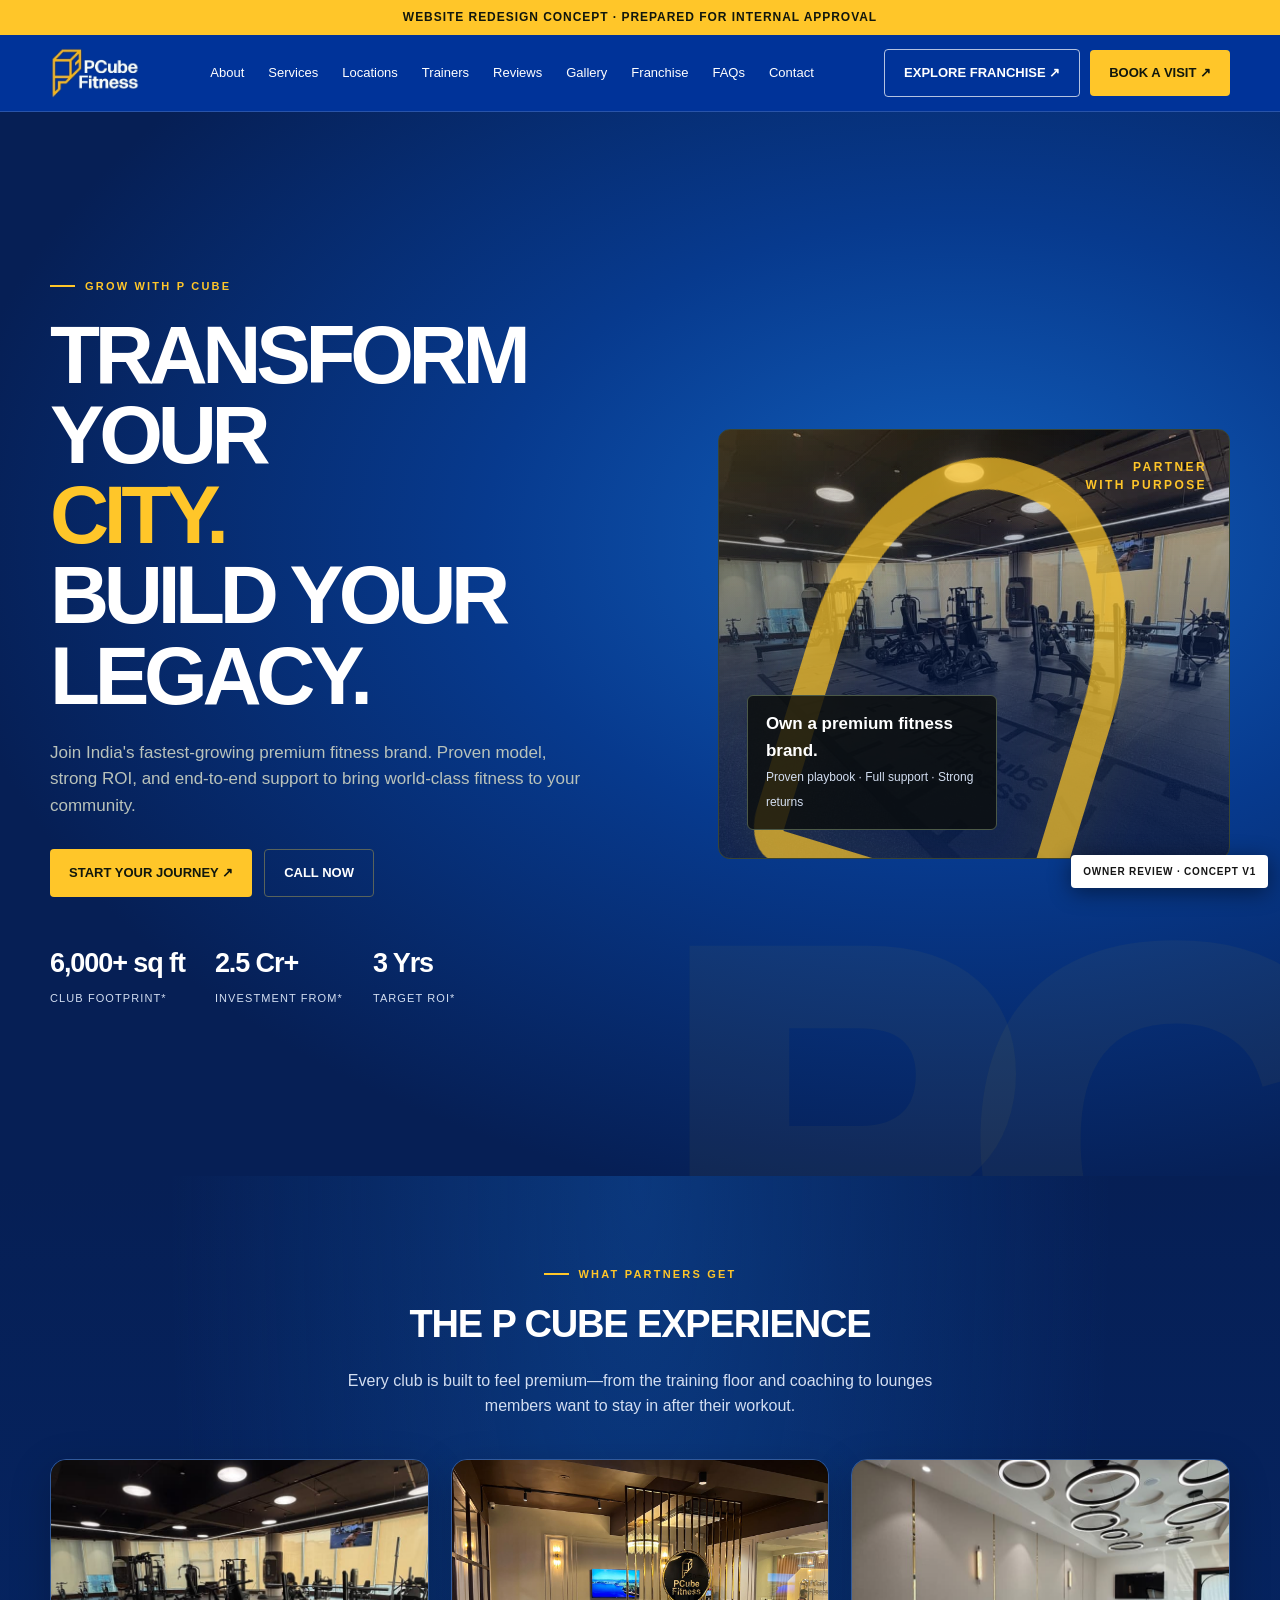
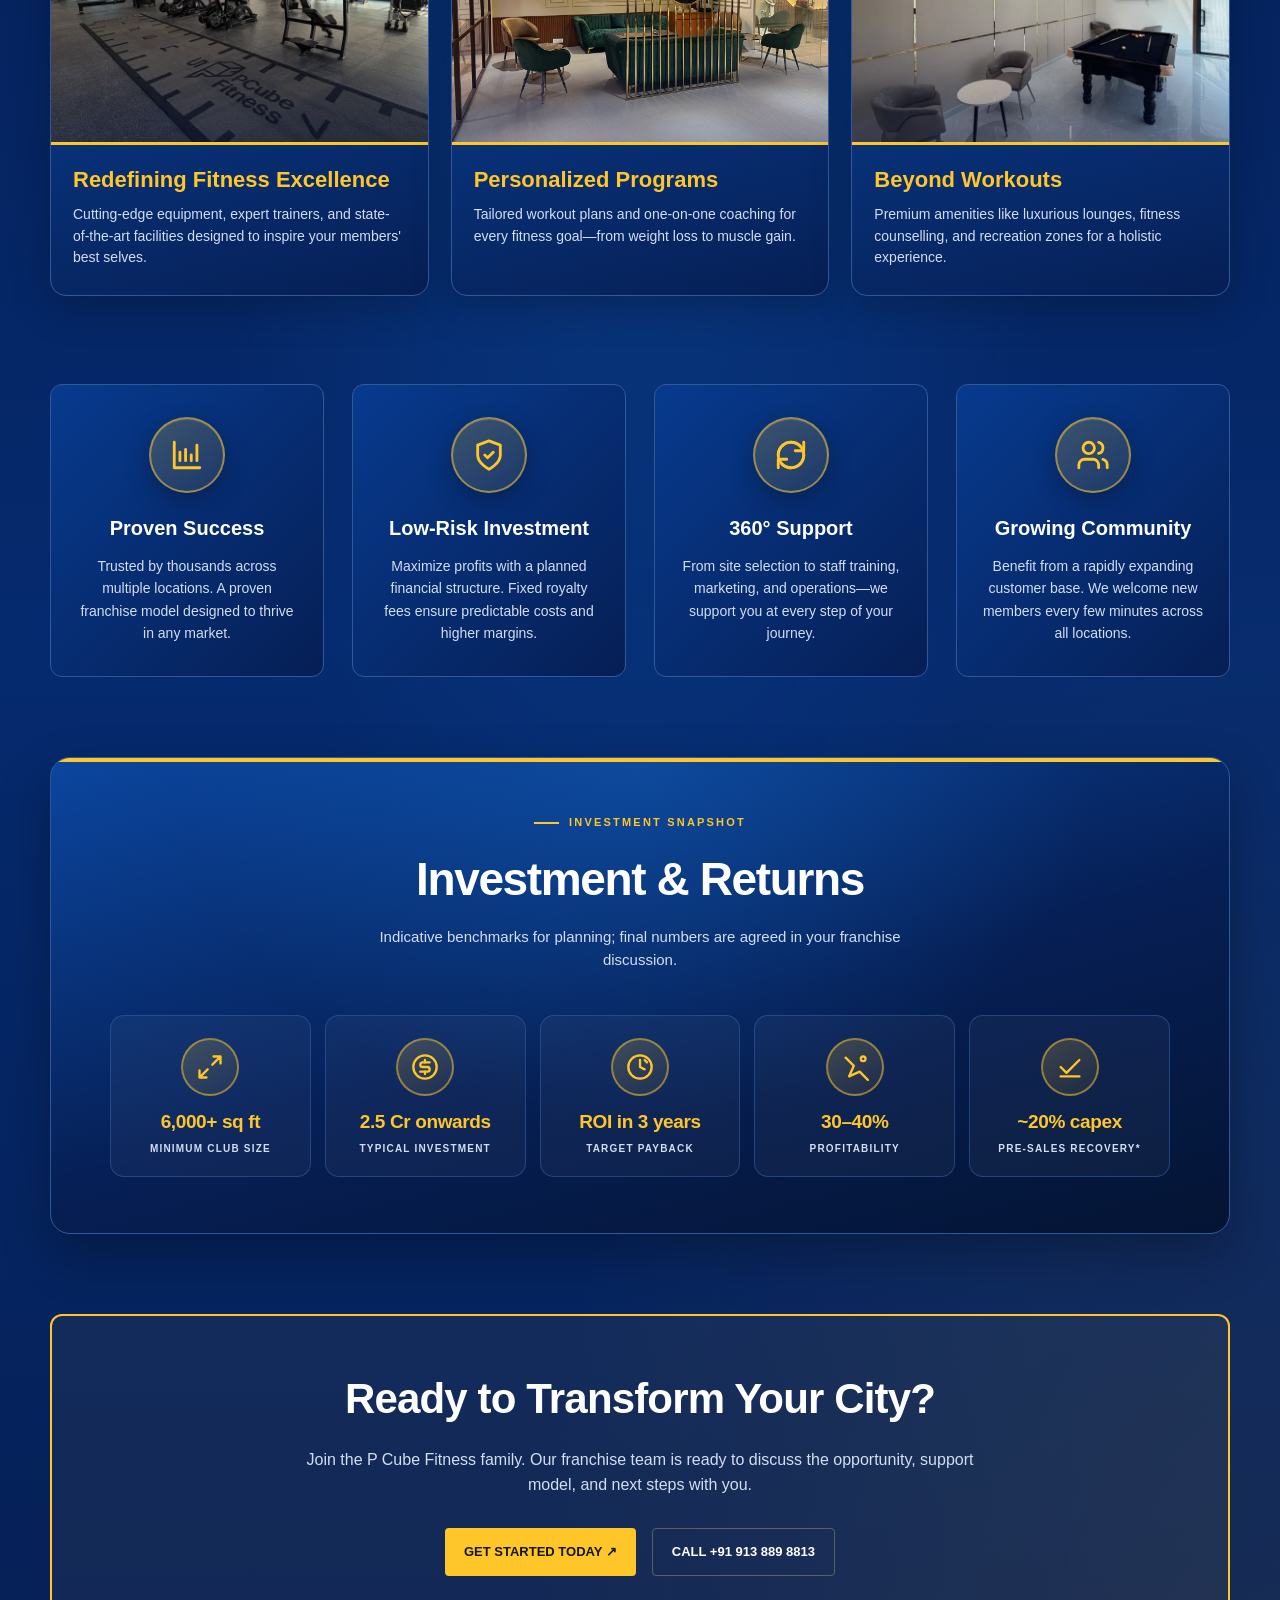
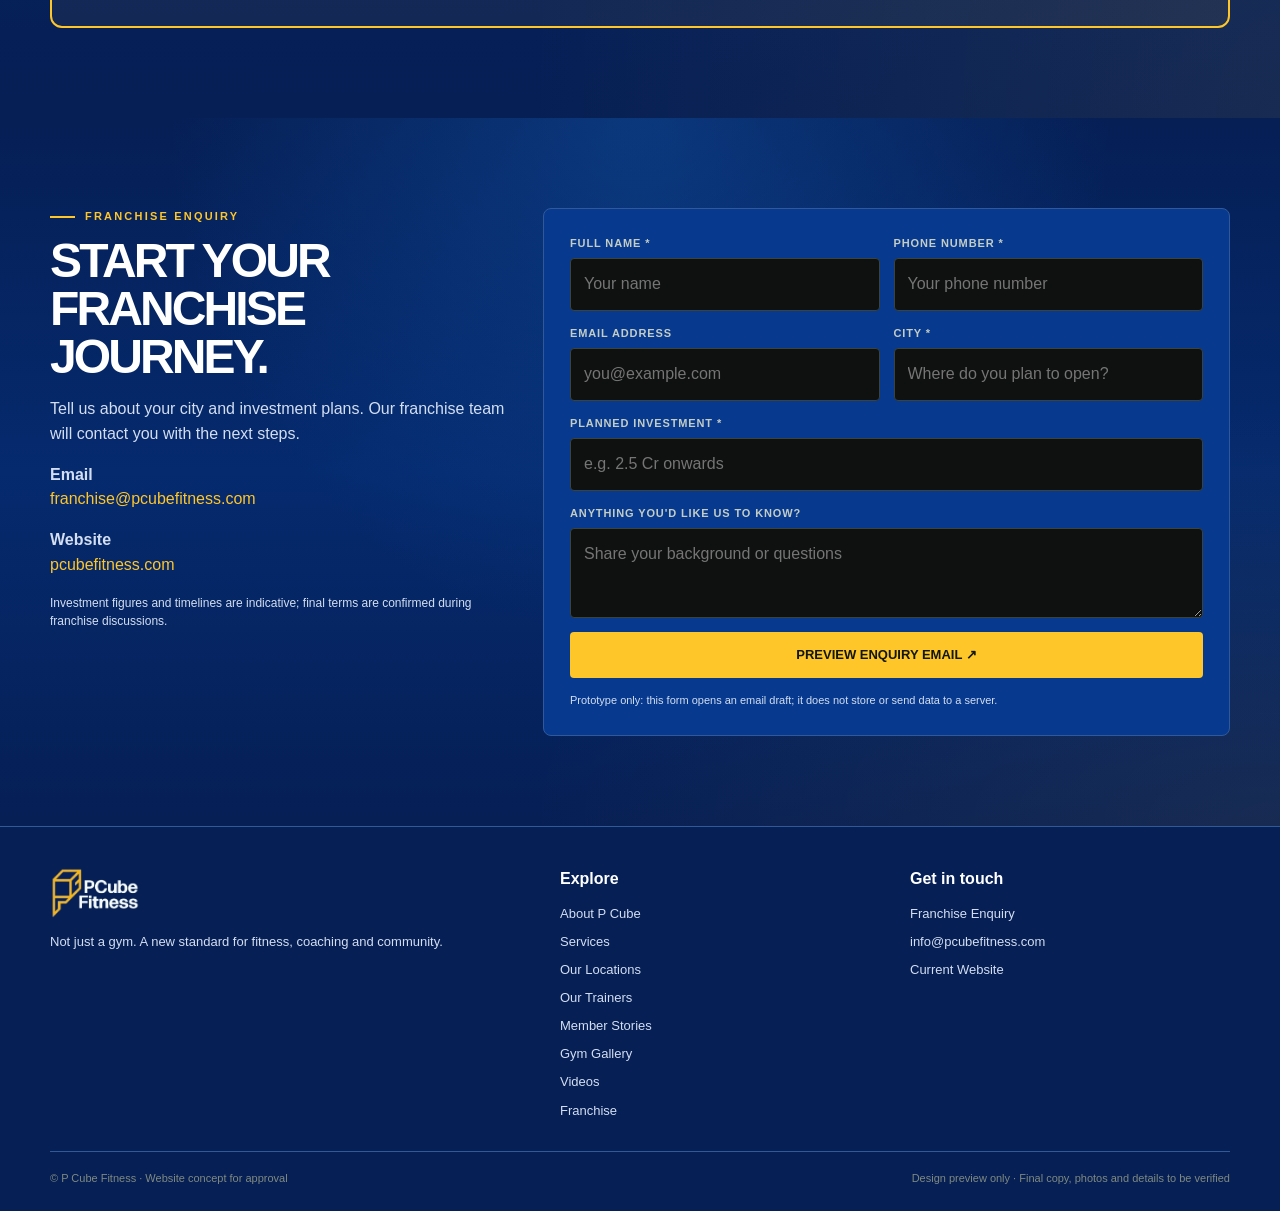
==== commit 1fc6e64a: "Final Bugs" ====
--- a/franchise.html
+++ b/franchise.html
@@ -5,9 +5,9 @@
   <meta name="viewport" content="width=device-width, initial-scale=1">
   <title>Gym Franchise in India | P Cube Fitness</title>
   <meta name="description" content="Partner with P Cube Fitness. Proven franchise model, strong ROI, and end-to-end support to bring premium fitness to your city.">
-  <link rel="preload" href="css/styles.css?v=9" as="style">
-  <link rel="stylesheet" href="css/styles.css?v=9">
-  <link rel="preload" href="images/franchise-feature-floor.jpeg" as="image">
+  <link rel="preload" href="css/styles.css?v=11" as="style">
+  <link rel="stylesheet" href="css/styles.css?v=11">
+  <link rel="preload" href="images/franchise-feature-floor-new.jpeg" as="image">
   <link rel="preload" href="images/logo.png" as="image">
 </head>
 <body>
@@ -60,19 +60,19 @@
           </p>
           <div class="actions">
             <a class="btn" href="#contact">START YOUR JOURNEY ↗</a>
-            <a class="btn ghost" href="tel:+919971148786">CALL NOW</a>
+            <a class="btn ghost" href="tel:+919138898813">CALL NOW</a>
           </div>
           <div class="stats">
             <div class="stat">
-              <strong>5,000+ SqFt</strong>
+              <strong>6,000+ sq ft</strong>
               <span>Club footprint*</span>
             </div>
             <div class="stat">
-              <strong>2 CR+</strong>
+              <strong>2.5 Cr+</strong>
               <span>Investment from*</span>
             </div>
             <div class="stat">
-              <strong>~2.5 Yrs</strong>
+              <strong>3 Yrs</strong>
               <span>Target ROI*</span>
             </div>
           </div>
@@ -97,7 +97,7 @@
           <div class="franchise-hero-grid">
             <article class="franchise-feature">
               <div class="franchise-feature-media">
-                <img src="images/franchise-feature-floor.jpeg" alt="P Cube Fitness strength and cardio floor at AGCR Enclave" width="900" height="1600" loading="eager" decoding="async">
+                <img src="images/franchise-feature-floor-new.jpeg" alt="P Cube Fitness strength training floor" width="1280" height="960" loading="eager" decoding="async">
               </div>
               <div class="franchise-feature-content">
                 <h3>Redefining Fitness Excellence</h3>
@@ -115,7 +115,7 @@
             </article>
             <article class="franchise-feature">
               <div class="franchise-feature-media">
-                <img src="images/franchise-feature-lounge.jpg" alt="P Cube Fitness member lounge and amenities" width="1024" height="768" loading="lazy" decoding="async">
+                <img src="images/franchise-feature-lounge-new.jpeg" alt="P Cube Fitness premium lounge with pool table" width="1280" height="1707" loading="lazy" decoding="async">
               </div>
               <div class="franchise-feature-content">
                 <h3>Beyond Workouts</h3>
@@ -157,27 +157,48 @@
         </div>
 
         <div class="franchise-returns">
-          <h2>Investment & Returns</h2>
-          <div class="franchise-stats">
-            <div class="franchise-stat">
-              <img src="images/franchise-stat-1.png" alt="" width="80" height="80" loading="lazy" decoding="async">
-              <strong>Starts 5000 SqFt</strong>
-            </div>
-            <div class="franchise-stat">
-              <img src="images/franchise-stat-2.png" alt="" width="80" height="80" loading="lazy" decoding="async">
-              <strong>2 CR Onwards</strong>
-            </div>
-            <div class="franchise-stat">
-              <img src="images/franchise-stat-3.png" alt="" width="80" height="80" loading="lazy" decoding="async">
-              <strong>ROI Within 2.5 Years</strong>
-            </div>
-            <div class="franchise-stat">
-              <img src="images/franchise-stat-4.png" alt="" width="80" height="80" loading="lazy" decoding="async">
-              <strong>30-40% Profitability</strong>
-            </div>
-            <div class="franchise-stat">
-              <img src="images/franchise-stat-5.png" alt="" width="80" height="80" loading="lazy" decoding="async">
-              <strong>~20% Capex Recovery</strong>
+          <div class="franchise-returns-panel">
+            <div class="franchise-returns-head">
+              <div class="eyebrow">Investment snapshot</div>
+              <h2>Investment &amp; Returns</h2>
+              <p class="franchise-returns-lead">Indicative benchmarks for planning; final numbers are agreed in your franchise discussion.</p>
+            </div>
+            <div class="franchise-stat-grid">
+              <article class="franchise-stat-card">
+                <div class="franchise-stat-icon" aria-hidden="true">
+                  <span class="ico ico-franchise ico-franchise-area"></span>
+                </div>
+                <p class="franchise-stat-value">6,000+ sq ft</p>
+                <p class="franchise-stat-label">Minimum club size</p>
+              </article>
+              <article class="franchise-stat-card">
+                <div class="franchise-stat-icon" aria-hidden="true">
+                  <span class="ico ico-franchise ico-franchise-invest"></span>
+                </div>
+                <p class="franchise-stat-value">2.5 Cr onwards</p>
+                <p class="franchise-stat-label">Typical investment</p>
+              </article>
+              <article class="franchise-stat-card">
+                <div class="franchise-stat-icon" aria-hidden="true">
+                  <span class="ico ico-franchise ico-franchise-roi"></span>
+                </div>
+                <p class="franchise-stat-value">ROI in 3 years</p>
+                <p class="franchise-stat-label">Target payback</p>
+              </article>
+              <article class="franchise-stat-card">
+                <div class="franchise-stat-icon" aria-hidden="true">
+                  <span class="ico ico-franchise ico-franchise-margin"></span>
+                </div>
+                <p class="franchise-stat-value">30–40%</p>
+                <p class="franchise-stat-label">Profitability</p>
+              </article>
+              <article class="franchise-stat-card">
+                <div class="franchise-stat-icon" aria-hidden="true">
+                  <span class="ico ico-franchise ico-franchise-capex"></span>
+                </div>
+                <p class="franchise-stat-value">~20% capex</p>
+                <p class="franchise-stat-label">Pre-sales recovery*</p>
+              </article>
             </div>
           </div>
         </div>
@@ -187,7 +208,7 @@
           <p>Join the P Cube Fitness family. Our franchise team is ready to discuss the opportunity, support model, and next steps with you.</p>
           <div class="actions">
             <a class="btn" href="#contact">GET STARTED TODAY ↗</a>
-            <a class="btn ghost" href="tel:+919971148786">CALL +91 997 114 8786</a>
+            <a class="btn ghost" href="tel:+919138898813">CALL +91 913 889 8813</a>
           </div>
         </div>
       </div>
@@ -201,7 +222,7 @@
           <p>Tell us about your city and investment plans. Our franchise team will contact you with the next steps.</p>
           <p>
             <strong>Email</strong><br>
-            <a class="accent" href="mailto:info@pcubefitness.com">info@pcubefitness.com</a>
+            <a class="accent" href="mailto:franchise@pcubefitness.com">franchise@pcubefitness.com</a>
           </p>
           <p>
             <strong>Website</strong><br>
@@ -230,7 +251,7 @@
           </div>
           <div class="field full">
             <label for="investment">Planned investment *</label>
-            <input id="investment" name="investment" required placeholder="e.g. 2 Cr onwards">
+            <input id="investment" name="investment" required placeholder="e.g. 2.5 Cr onwards">
           </div>
           <div class="field full">
             <label for="message">Anything you'd like us to know?</label>
--- a/css/styles.css
+++ b/css/styles.css
@@ -676,7 +676,7 @@
   background:
     linear-gradient(145deg,rgba(255,198,41,.18),transparent 42%),
     linear-gradient(180deg,rgba(6,31,85,.12),rgba(6,31,85,.82)),
-    url("../images/franchise-feature-floor.jpeg") center/cover no-repeat
+    url("../images/franchise-feature-floor-new.jpeg") center/cover no-repeat
 }
 
 .franchise-hero .hero-art:after {
@@ -725,51 +725,114 @@
   margin:0
 }
 
-/* Franchise Returns */
+/* Franchise returns */
 .franchise-returns {
-  background:linear-gradient(110deg,#0b469f,#061f55 70%);
-  border:1px solid var(--line);
-  border-radius:12px;
-  padding:clamp(40px,6vw,70px);
   margin:60px 0;
   text-align:center
 }
 
-.franchise-returns h2 {
-  font-size:clamp(32px,4vw,48px);
+.franchise-returns-panel {
+  position:relative;
+  overflow:hidden;
+  border-radius:20px;
+  border:1px solid var(--line);
+  padding:clamp(36px,5vw,56px) clamp(20px,4vw,40px);
+  background:
+    radial-gradient(ellipse at 50% 0%,rgba(18,96,189,.45),transparent 55%),
+    linear-gradient(165deg,#0b469f 0%,#061f55 55%,#041433 100%);
+  box-shadow:0 20px 50px rgba(0,0,0,.28)
+}
+
+.franchise-returns-panel::before {
+  content:'';
+  position:absolute;
+  top:0;
+  left:0;
+  right:0;
+  height:4px;
+  background:var(--lime)
+}
+
+.franchise-returns-head {
+  max-width:560px;
+  margin:0 auto clamp(32px,5vw,44px)
+}
+
+.franchise-returns-head .eyebrow {
+  justify-content:center
+}
+
+.franchise-returns-head h2 {
+  font-size:clamp(30px,4vw,46px);
+  color:var(--white);
+  letter-spacing:-.03em;
+  margin:12px 0 10px
+}
+
+.franchise-returns-lead {
+  margin:0;
+  font-size:15px;
+  line-height:1.55;
+  color:var(--muted)
+}
+
+.franchise-stat-grid {
+  display:grid;
+  grid-template-columns:repeat(5,1fr);
+  gap:14px;
+  max-width:1060px;
+  margin:0 auto
+}
+
+.franchise-stat-card {
+  background:rgba(255,255,255,.04);
+  border:1px solid rgba(49,89,154,.65);
+  border-radius:14px;
+  padding:22px 14px 20px;
+  transition:border-color .25s ease,transform .25s ease,box-shadow .25s ease
+}
+
+.franchise-stat-card:hover {
+  border-color:rgba(255,198,41,.55);
+  transform:translateY(-4px);
+  box-shadow:0 12px 28px rgba(0,0,0,.22)
+}
+
+.franchise-stat-icon {
+  width:58px;
+  height:58px;
+  margin:0 auto 14px;
+  border-radius:50%;
+  display:flex;
+  align-items:center;
+  justify-content:center;
+  background:linear-gradient(145deg,rgba(255,198,41,.2),rgba(255,198,41,.06));
+  border:2px solid rgba(255,198,41,.5)
+}
+
+.franchise-stat-icon .ico-franchise {
+  width:28px;
+  height:28px;
+  color:var(--lime)
+}
+
+.franchise-stat-value {
+  margin:0 0 8px;
+  font-size:clamp(16px,1.8vw,19px);
+  font-weight:800;
   color:var(--lime);
-  margin:0 0 50px 0;
-  letter-spacing:-.03em
-}
-
-.franchise-stats {
-  display:grid;
-  grid-template-columns:repeat(auto-fit,minmax(180px,1fr));
-  gap:30px;
-  max-width:1100px;
-  margin:0 auto
-}
-
-.franchise-stat {
-  display:flex;
-  flex-direction:column;
-  align-items:center;
-  gap:16px
-}
-
-.franchise-stat img {
-  width:80px;
-  height:80px;
-  object-fit:contain;
-  filter:drop-shadow(0 4px 10px rgba(255,198,41,.3))
-}
-
-.franchise-stat strong {
-  font-size:18px;
-  color:var(--white);
-  text-align:center;
-  line-height:1.3;
-  font-weight:700
+  line-height:1.25;
+  letter-spacing:-.02em
+}
+
+.franchise-stat-label {
+  margin:0;
+  font-size:10px;
+  font-weight:800;
+  text-transform:uppercase;
+  letter-spacing:.12em;
+  color:var(--muted);
+  line-height:1.35
 }
 
 /* Franchise CTA */
@@ -820,23 +883,20 @@
     grid-template-columns:1fr
   }
   
-  .franchise-stats {
+  .franchise-stat-grid {
     grid-template-columns:repeat(2,1fr);
-    gap:24px
-  }
-  
-  .franchise-stat img {
-    width:60px;
-    height:60px
-  }
-  
-  .franchise-stat strong {
-    font-size:15px
-  }
-}
-
-@media(max-width:480px) {
-  .franchise-stats {
+    gap:12px
+  }
+}
+
+@media(max-width:1100px) {
+  .franchise-stat-grid {
+    grid-template-columns:repeat(3,1fr)
+  }
+}
+
+@media(max-width:640px) {
+  .franchise-stat-grid {
     grid-template-columns:1fr
   }
 }
@@ -1716,6 +1776,11 @@
 .ico-franchise-shield { --i: url("data:image/svg+xml,<svg xmlns='http://www.w3.org/2000/svg' viewBox='0 0 24 24' fill='none' stroke='black' stroke-width='2' stroke-linecap='round' stroke-linejoin='round'><path d='M12 22s8-4 8-10V5l-8-3-8 3v7c0 6 8 10 8 10'/><path d='m9 12 2 2 4-4'/></svg>"); }
 .ico-franchise-support { --i: url("data:image/svg+xml,<svg xmlns='http://www.w3.org/2000/svg' viewBox='0 0 24 24' fill='none' stroke='black' stroke-width='2' stroke-linecap='round' stroke-linejoin='round'><path d='M21 12a9 9 0 1 1-2.64-6.36'/><path d='M21 3v6h-6'/><path d='M3 12a9 9 0 1 1 2.64 6.36'/><path d='M3 21v-6h6'/></svg>"); }
 .ico-franchise-community { --i: url("data:image/svg+xml,<svg xmlns='http://www.w3.org/2000/svg' viewBox='0 0 24 24' fill='none' stroke='black' stroke-width='2' stroke-linecap='round' stroke-linejoin='round'><path d='M16 21v-2a4 4 0 0 0-4-4H6a4 4 0 0 0-4 4v2'/><circle cx='9' cy='7' r='4'/><path d='M22 21v-2a4 4 0 0 0-3-3.87'/><path d='M16 3.13a4 4 0 0 1 0 7.75'/></svg>"); }
+.ico-franchise-area { --i: url("data:image/svg+xml,<svg xmlns='http://www.w3.org/2000/svg' viewBox='0 0 24 24' fill='none' stroke='black' stroke-width='2' stroke-linecap='round' stroke-linejoin='round'><path d='M15 3h6v6M9 21H3v-6M21 3l-7 7M3 21l7-7'/></svg>"); }
+.ico-franchise-invest { --i: url("data:image/svg+xml,<svg xmlns='http://www.w3.org/2000/svg' viewBox='0 0 24 24' fill='none' stroke='black' stroke-width='2' stroke-linecap='round' stroke-linejoin='round'><circle cx='12' cy='12' r='10'/><path d='M16 8h-6a2 2 0 1 0 0 4h4a2 2 0 1 1 0 4H8'/><path d='M12 6v2M12 16v2'/></svg>"); }
+.ico-franchise-roi { --i: url("data:image/svg+xml,<svg xmlns='http://www.w3.org/2000/svg' viewBox='0 0 24 24' fill='none' stroke='black' stroke-width='2' stroke-linecap='round' stroke-linejoin='round'><circle cx='12' cy='12' r='10'/><path d='M12 6v6l4 2'/><path d='m16 6 2 2'/></svg>"); }
+.ico-franchise-margin { --i: url("data:image/svg+xml,<svg xmlns='http://www.w3.org/2000/svg' viewBox='0 0 24 24' fill='none' stroke='black' stroke-width='2' stroke-linecap='round' stroke-linejoin='round'><path d='m4 4 7 7-4 9 9-4 7 7'/><circle cx='19' cy='5' r='2'/></svg>"); }
+.ico-franchise-capex { --i: url("data:image/svg+xml,<svg xmlns='http://www.w3.org/2000/svg' viewBox='0 0 24 24' fill='none' stroke='black' stroke-width='2' stroke-linecap='round' stroke-linejoin='round'><path d='M20 6 9 17l-5-5'/><path d='M4 20h16'/></svg>"); }
 
 /* ==========================================================
    About Us
--- a/css/styles.css
+++ b/css/styles.css
@@ -676,7 +676,7 @@
   background:
     linear-gradient(145deg,rgba(255,198,41,.18),transparent 42%),
     linear-gradient(180deg,rgba(6,31,85,.12),rgba(6,31,85,.82)),
-    url("../images/franchise-feature-floor.jpeg") center/cover no-repeat
+    url("../images/franchise-feature-floor-new.jpeg") center/cover no-repeat
 }
 
 .franchise-hero .hero-art:after {
@@ -725,51 +725,114 @@
   margin:0
 }
 
-/* Franchise Returns */
+/* Franchise returns */
 .franchise-returns {
-  background:linear-gradient(110deg,#0b469f,#061f55 70%);
-  border:1px solid var(--line);
-  border-radius:12px;
-  padding:clamp(40px,6vw,70px);
   margin:60px 0;
   text-align:center
 }
 
-.franchise-returns h2 {
-  font-size:clamp(32px,4vw,48px);
+.franchise-returns-panel {
+  position:relative;
+  overflow:hidden;
+  border-radius:20px;
+  border:1px solid var(--line);
+  padding:clamp(36px,5vw,56px) clamp(20px,4vw,40px);
+  background:
+    radial-gradient(ellipse at 50% 0%,rgba(18,96,189,.45),transparent 55%),
+    linear-gradient(165deg,#0b469f 0%,#061f55 55%,#041433 100%);
+  box-shadow:0 20px 50px rgba(0,0,0,.28)
+}
+
+.franchise-returns-panel::before {
+  content:'';
+  position:absolute;
+  top:0;
+  left:0;
+  right:0;
+  height:4px;
+  background:var(--lime)
+}
+
+.franchise-returns-head {
+  max-width:560px;
+  margin:0 auto clamp(32px,5vw,44px)
+}
+
+.franchise-returns-head .eyebrow {
+  justify-content:center
+}
+
+.franchise-returns-head h2 {
+  font-size:clamp(30px,4vw,46px);
+  color:var(--white);
+  letter-spacing:-.03em;
+  margin:12px 0 10px
+}
+
+.franchise-returns-lead {
+  margin:0;
+  font-size:15px;
+  line-height:1.55;
+  color:var(--muted)
+}
+
+.franchise-stat-grid {
+  display:grid;
+  grid-template-columns:repeat(5,1fr);
+  gap:14px;
+  max-width:1060px;
+  margin:0 auto
+}
+
+.franchise-stat-card {
+  background:rgba(255,255,255,.04);
+  border:1px solid rgba(49,89,154,.65);
+  border-radius:14px;
+  padding:22px 14px 20px;
+  transition:border-color .25s ease,transform .25s ease,box-shadow .25s ease
+}
+
+.franchise-stat-card:hover {
+  border-color:rgba(255,198,41,.55);
+  transform:translateY(-4px);
+  box-shadow:0 12px 28px rgba(0,0,0,.22)
+}
+
+.franchise-stat-icon {
+  width:58px;
+  height:58px;
+  margin:0 auto 14px;
+  border-radius:50%;
+  display:flex;
+  align-items:center;
+  justify-content:center;
+  background:linear-gradient(145deg,rgba(255,198,41,.2),rgba(255,198,41,.06));
+  border:2px solid rgba(255,198,41,.5)
+}
+
+.franchise-stat-icon .ico-franchise {
+  width:28px;
+  height:28px;
+  color:var(--lime)
+}
+
+.franchise-stat-value {
+  margin:0 0 8px;
+  font-size:clamp(16px,1.8vw,19px);
+  font-weight:800;
   color:var(--lime);
-  margin:0 0 50px 0;
-  letter-spacing:-.03em
-}
-
-.franchise-stats {
-  display:grid;
-  grid-template-columns:repeat(auto-fit,minmax(180px,1fr));
-  gap:30px;
-  max-width:1100px;
-  margin:0 auto
-}
-
-.franchise-stat {
-  display:flex;
-  flex-direction:column;
-  align-items:center;
-  gap:16px
-}
-
-.franchise-stat img {
-  width:80px;
-  height:80px;
-  object-fit:contain;
-  filter:drop-shadow(0 4px 10px rgba(255,198,41,.3))
-}
-
-.franchise-stat strong {
-  font-size:18px;
-  color:var(--white);
-  text-align:center;
-  line-height:1.3;
-  font-weight:700
+  line-height:1.25;
+  letter-spacing:-.02em
+}
+
+.franchise-stat-label {
+  margin:0;
+  font-size:10px;
+  font-weight:800;
+  text-transform:uppercase;
+  letter-spacing:.12em;
+  color:var(--muted);
+  line-height:1.35
 }
 
 /* Franchise CTA */
@@ -820,23 +883,20 @@
     grid-template-columns:1fr
   }
   
-  .franchise-stats {
+  .franchise-stat-grid {
     grid-template-columns:repeat(2,1fr);
-    gap:24px
-  }
-  
-  .franchise-stat img {
-    width:60px;
-    height:60px
-  }
-  
-  .franchise-stat strong {
-    font-size:15px
-  }
-}
-
-@media(max-width:480px) {
-  .franchise-stats {
+    gap:12px
+  }
+}
+
+@media(max-width:1100px) {
+  .franchise-stat-grid {
+    grid-template-columns:repeat(3,1fr)
+  }
+}
+
+@media(max-width:640px) {
+  .franchise-stat-grid {
     grid-template-columns:1fr
   }
 }
@@ -1716,6 +1776,11 @@
 .ico-franchise-shield { --i: url("data:image/svg+xml,<svg xmlns='http://www.w3.org/2000/svg' viewBox='0 0 24 24' fill='none' stroke='black' stroke-width='2' stroke-linecap='round' stroke-linejoin='round'><path d='M12 22s8-4 8-10V5l-8-3-8 3v7c0 6 8 10 8 10'/><path d='m9 12 2 2 4-4'/></svg>"); }
 .ico-franchise-support { --i: url("data:image/svg+xml,<svg xmlns='http://www.w3.org/2000/svg' viewBox='0 0 24 24' fill='none' stroke='black' stroke-width='2' stroke-linecap='round' stroke-linejoin='round'><path d='M21 12a9 9 0 1 1-2.64-6.36'/><path d='M21 3v6h-6'/><path d='M3 12a9 9 0 1 1 2.64 6.36'/><path d='M3 21v-6h6'/></svg>"); }
 .ico-franchise-community { --i: url("data:image/svg+xml,<svg xmlns='http://www.w3.org/2000/svg' viewBox='0 0 24 24' fill='none' stroke='black' stroke-width='2' stroke-linecap='round' stroke-linejoin='round'><path d='M16 21v-2a4 4 0 0 0-4-4H6a4 4 0 0 0-4 4v2'/><circle cx='9' cy='7' r='4'/><path d='M22 21v-2a4 4 0 0 0-3-3.87'/><path d='M16 3.13a4 4 0 0 1 0 7.75'/></svg>"); }
+.ico-franchise-area { --i: url("data:image/svg+xml,<svg xmlns='http://www.w3.org/2000/svg' viewBox='0 0 24 24' fill='none' stroke='black' stroke-width='2' stroke-linecap='round' stroke-linejoin='round'><path d='M15 3h6v6M9 21H3v-6M21 3l-7 7M3 21l7-7'/></svg>"); }
+.ico-franchise-invest { --i: url("data:image/svg+xml,<svg xmlns='http://www.w3.org/2000/svg' viewBox='0 0 24 24' fill='none' stroke='black' stroke-width='2' stroke-linecap='round' stroke-linejoin='round'><circle cx='12' cy='12' r='10'/><path d='M16 8h-6a2 2 0 1 0 0 4h4a2 2 0 1 1 0 4H8'/><path d='M12 6v2M12 16v2'/></svg>"); }
+.ico-franchise-roi { --i: url("data:image/svg+xml,<svg xmlns='http://www.w3.org/2000/svg' viewBox='0 0 24 24' fill='none' stroke='black' stroke-width='2' stroke-linecap='round' stroke-linejoin='round'><circle cx='12' cy='12' r='10'/><path d='M12 6v6l4 2'/><path d='m16 6 2 2'/></svg>"); }
+.ico-franchise-margin { --i: url("data:image/svg+xml,<svg xmlns='http://www.w3.org/2000/svg' viewBox='0 0 24 24' fill='none' stroke='black' stroke-width='2' stroke-linecap='round' stroke-linejoin='round'><path d='m4 4 7 7-4 9 9-4 7 7'/><circle cx='19' cy='5' r='2'/></svg>"); }
+.ico-franchise-capex { --i: url("data:image/svg+xml,<svg xmlns='http://www.w3.org/2000/svg' viewBox='0 0 24 24' fill='none' stroke='black' stroke-width='2' stroke-linecap='round' stroke-linejoin='round'><path d='M20 6 9 17l-5-5'/><path d='M4 20h16'/></svg>"); }
 
 /* ==========================================================
    About Us
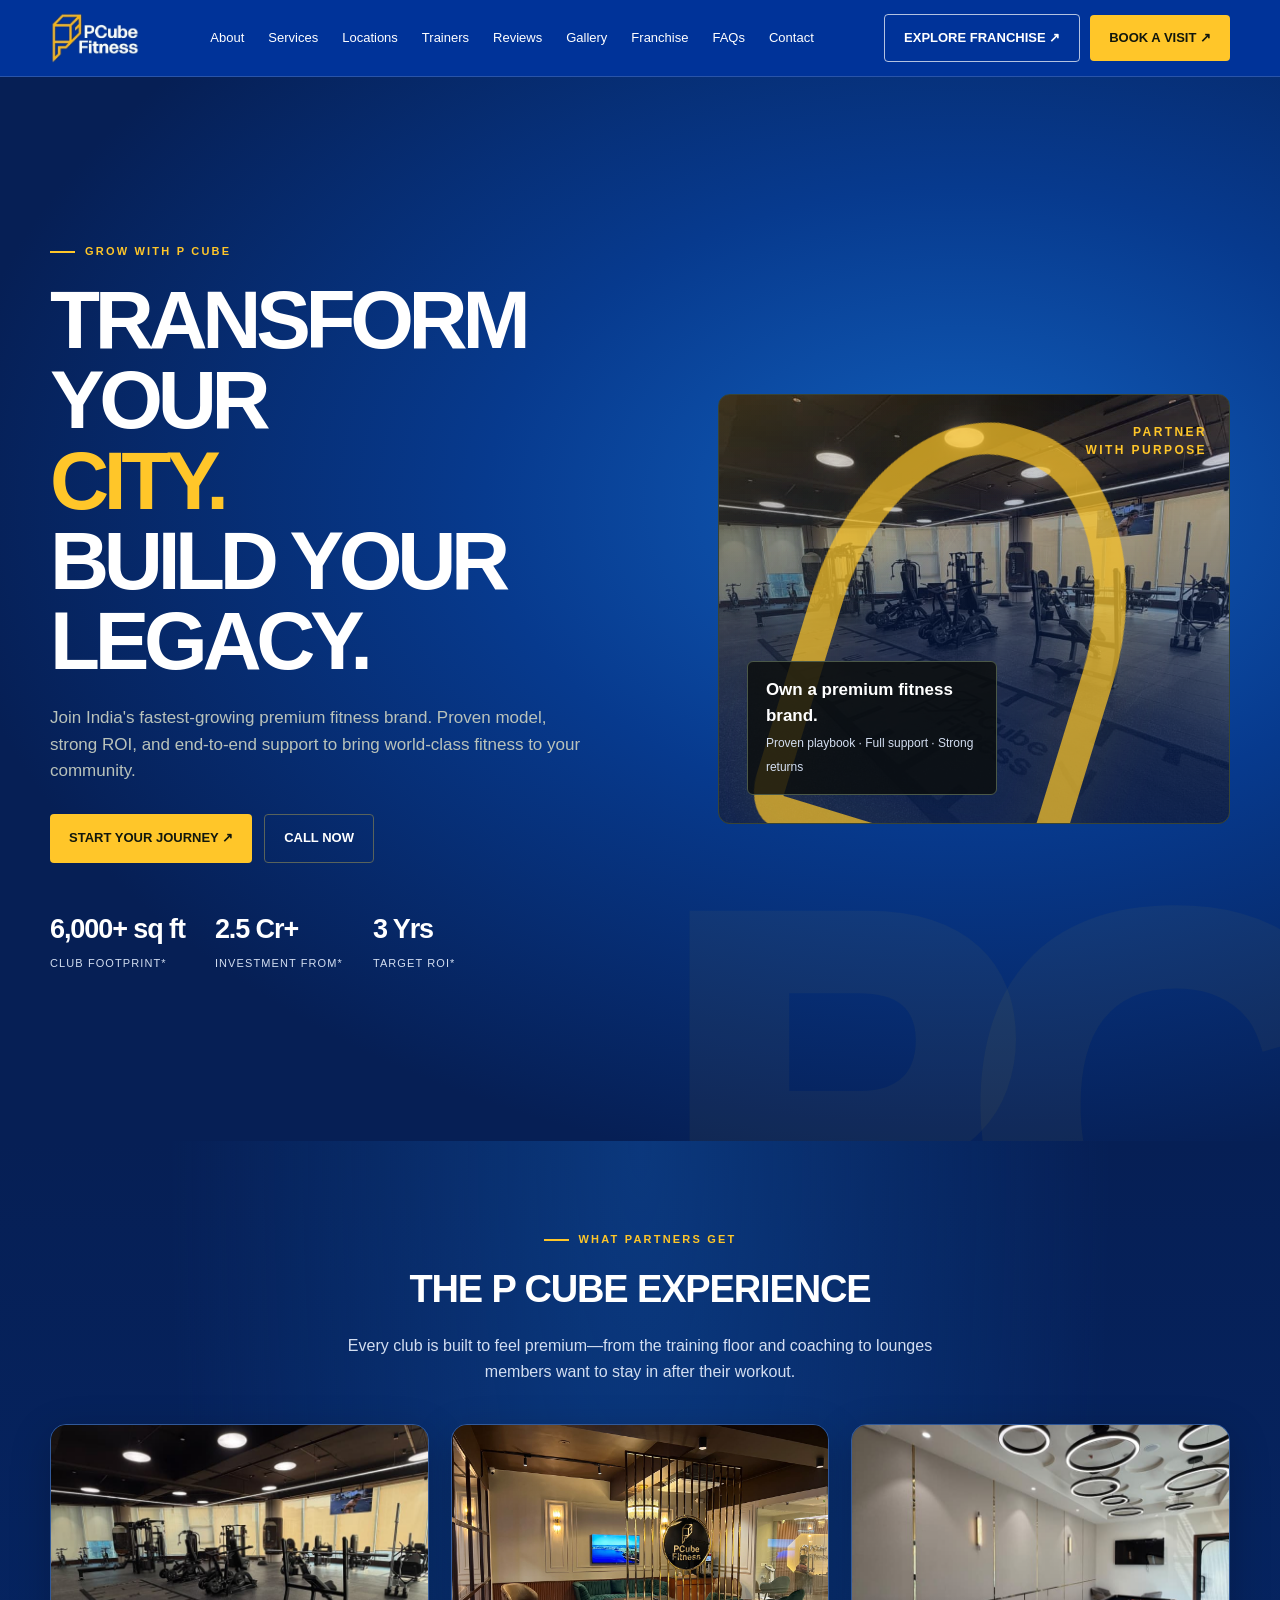
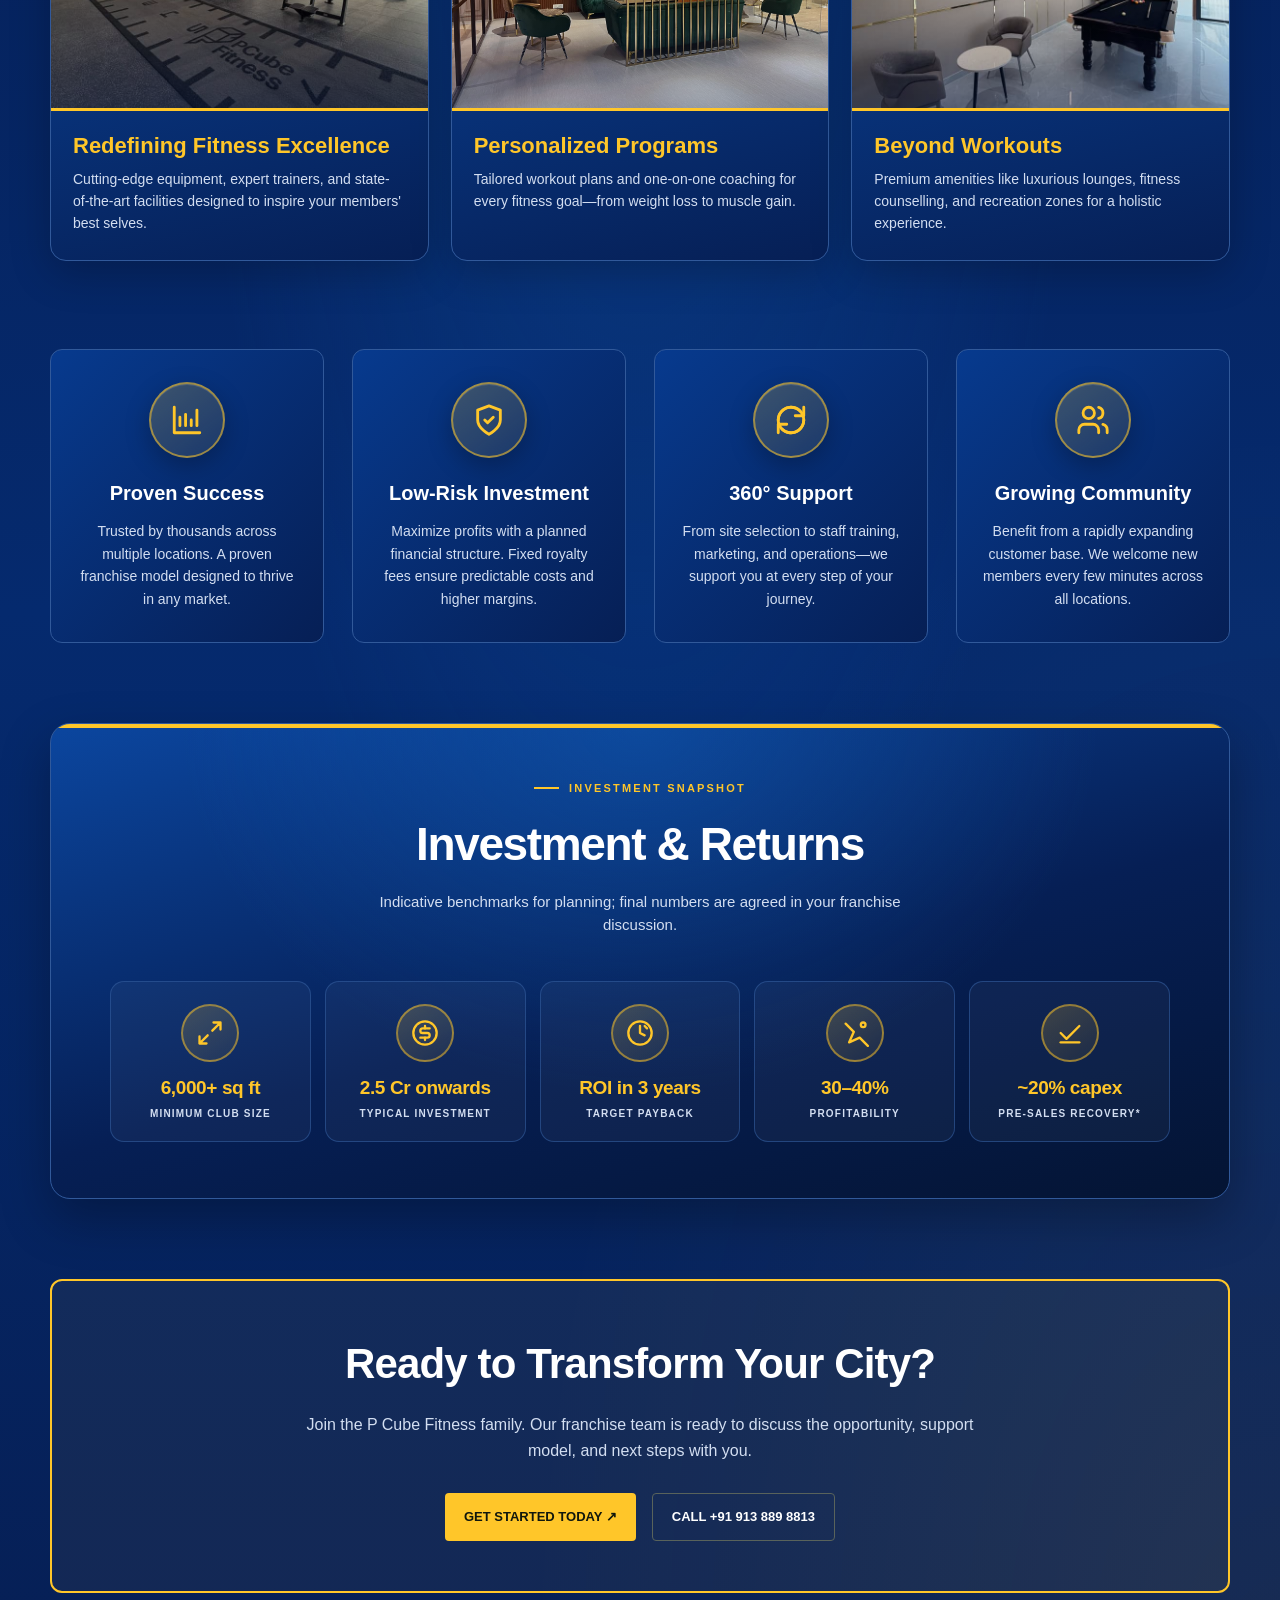
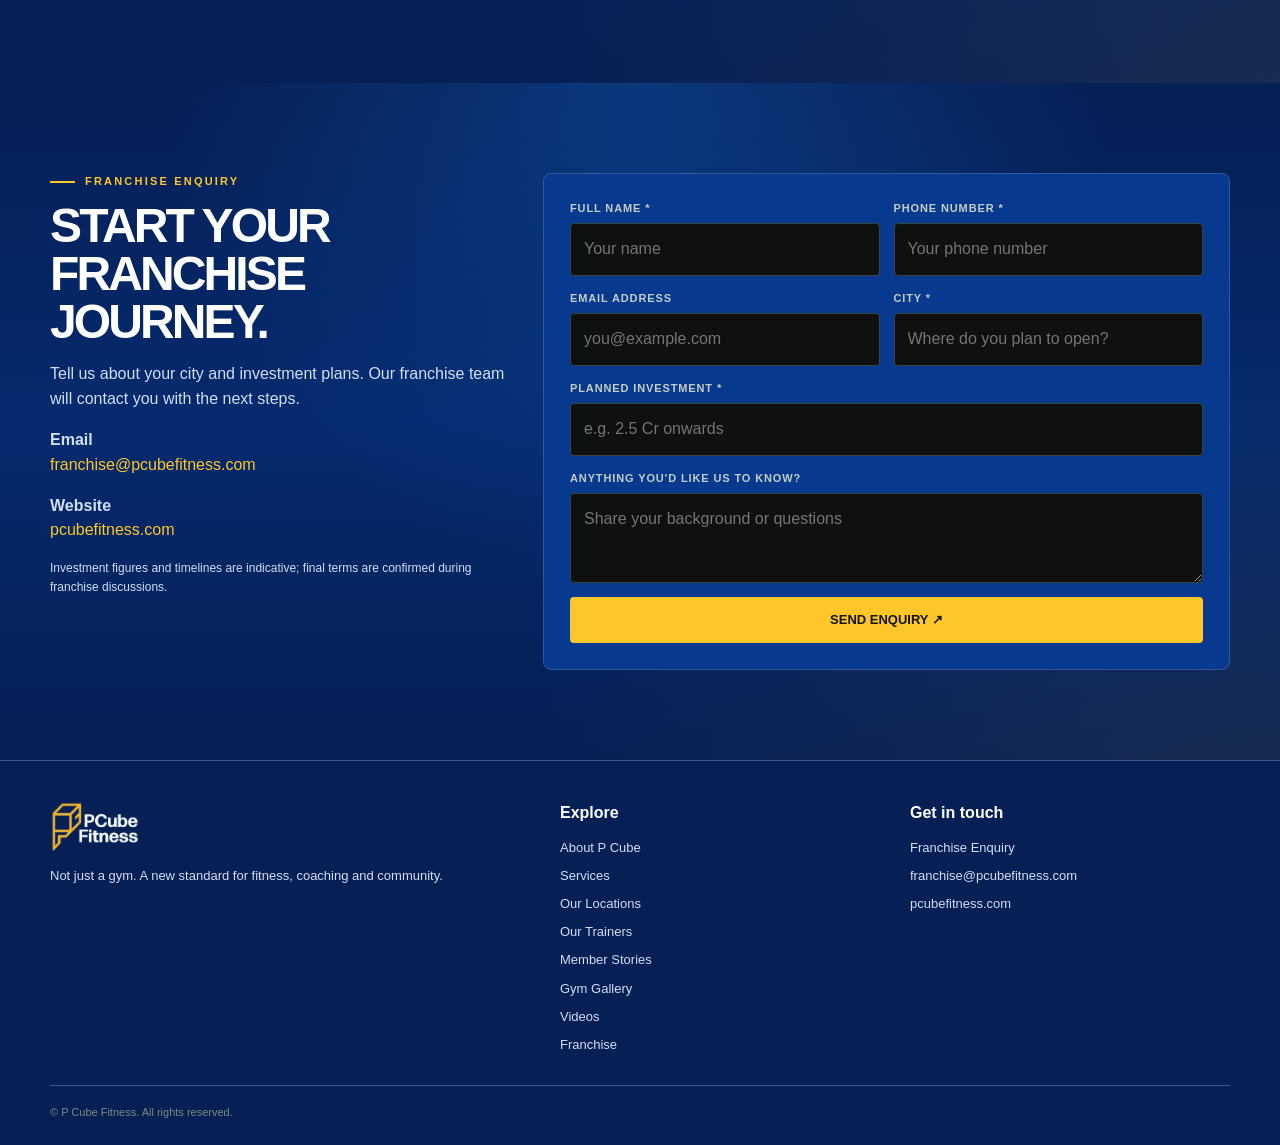
==== commit a75e1042: "Badiya Changes" ====
--- a/franchise.html
+++ b/franchise.html
@@ -5,15 +5,12 @@
   <meta name="viewport" content="width=device-width, initial-scale=1">
   <title>Gym Franchise in India | P Cube Fitness</title>
   <meta name="description" content="Partner with P Cube Fitness. Proven franchise model, strong ROI, and end-to-end support to bring premium fitness to your city.">
-  <link rel="preload" href="css/styles.css?v=11" as="style">
-  <link rel="stylesheet" href="css/styles.css?v=11">
+  <link rel="preload" href="css/styles.css?v=12" as="style">
+  <link rel="stylesheet" href="css/styles.css?v=12">
   <link rel="preload" href="images/franchise-feature-floor-new.jpeg" as="image">
   <link rel="preload" href="images/logo.png" as="image">
 </head>
 <body>
-  <div class="notice">
-    Website redesign concept · Prepared for internal approval
-  </div>
   <header class="nav">
     <div class="wrap navinner">
       <a class="brand" href="index.html">
@@ -258,10 +255,7 @@
             <textarea id="message" name="message" placeholder="Share your background or questions"></textarea>
           </div>
           <input type="hidden" name="interest" value="Franchise enquiry">
-          <button class="btn" type="submit">PREVIEW ENQUIRY EMAIL ↗</button>
-          <p class="formnote">
-            Prototype only: this form opens an email draft; it does not store or send data to a server.
-          </p>
+          <button class="btn" type="submit">SEND ENQUIRY ↗</button>
         </form>
       </div>
     </section>
@@ -292,21 +286,19 @@
           <h4>Get in touch</h4>
           <div class="footlinks">
             <a href="#contact">Franchise Enquiry</a>
-            <a href="mailto:info@pcubefitness.com">info@pcubefitness.com</a>
-            <a href="https://pcubefitness.com/">Current Website</a>
+            <a href="mailto:franchise@pcubefitness.com">franchise@pcubefitness.com</a>
+            <a href="https://pcubefitness.com/">pcubefitness.com</a>
           </div>
         </div>
       </div>
       <div class="copyright">
-        <span>© P Cube Fitness · Website concept for approval</span>
-        <span>Design preview only · Final copy, photos and details to be verified</span>
+        <span>© P Cube Fitness. All rights reserved.</span>
       </div>
     </div>
   </footer>
   <div class="mobilecta">
     <a class="btn" href="#contact">FRANCHISE ENQUIRY ↗</a>
   </div>
-  <div class="demo">OWNER REVIEW · CONCEPT V1</div>
-  <script src="js/main.js?v=4" defer></script>
+  <script src="js/main.js?v=5" defer></script>
 </body>
 </html>
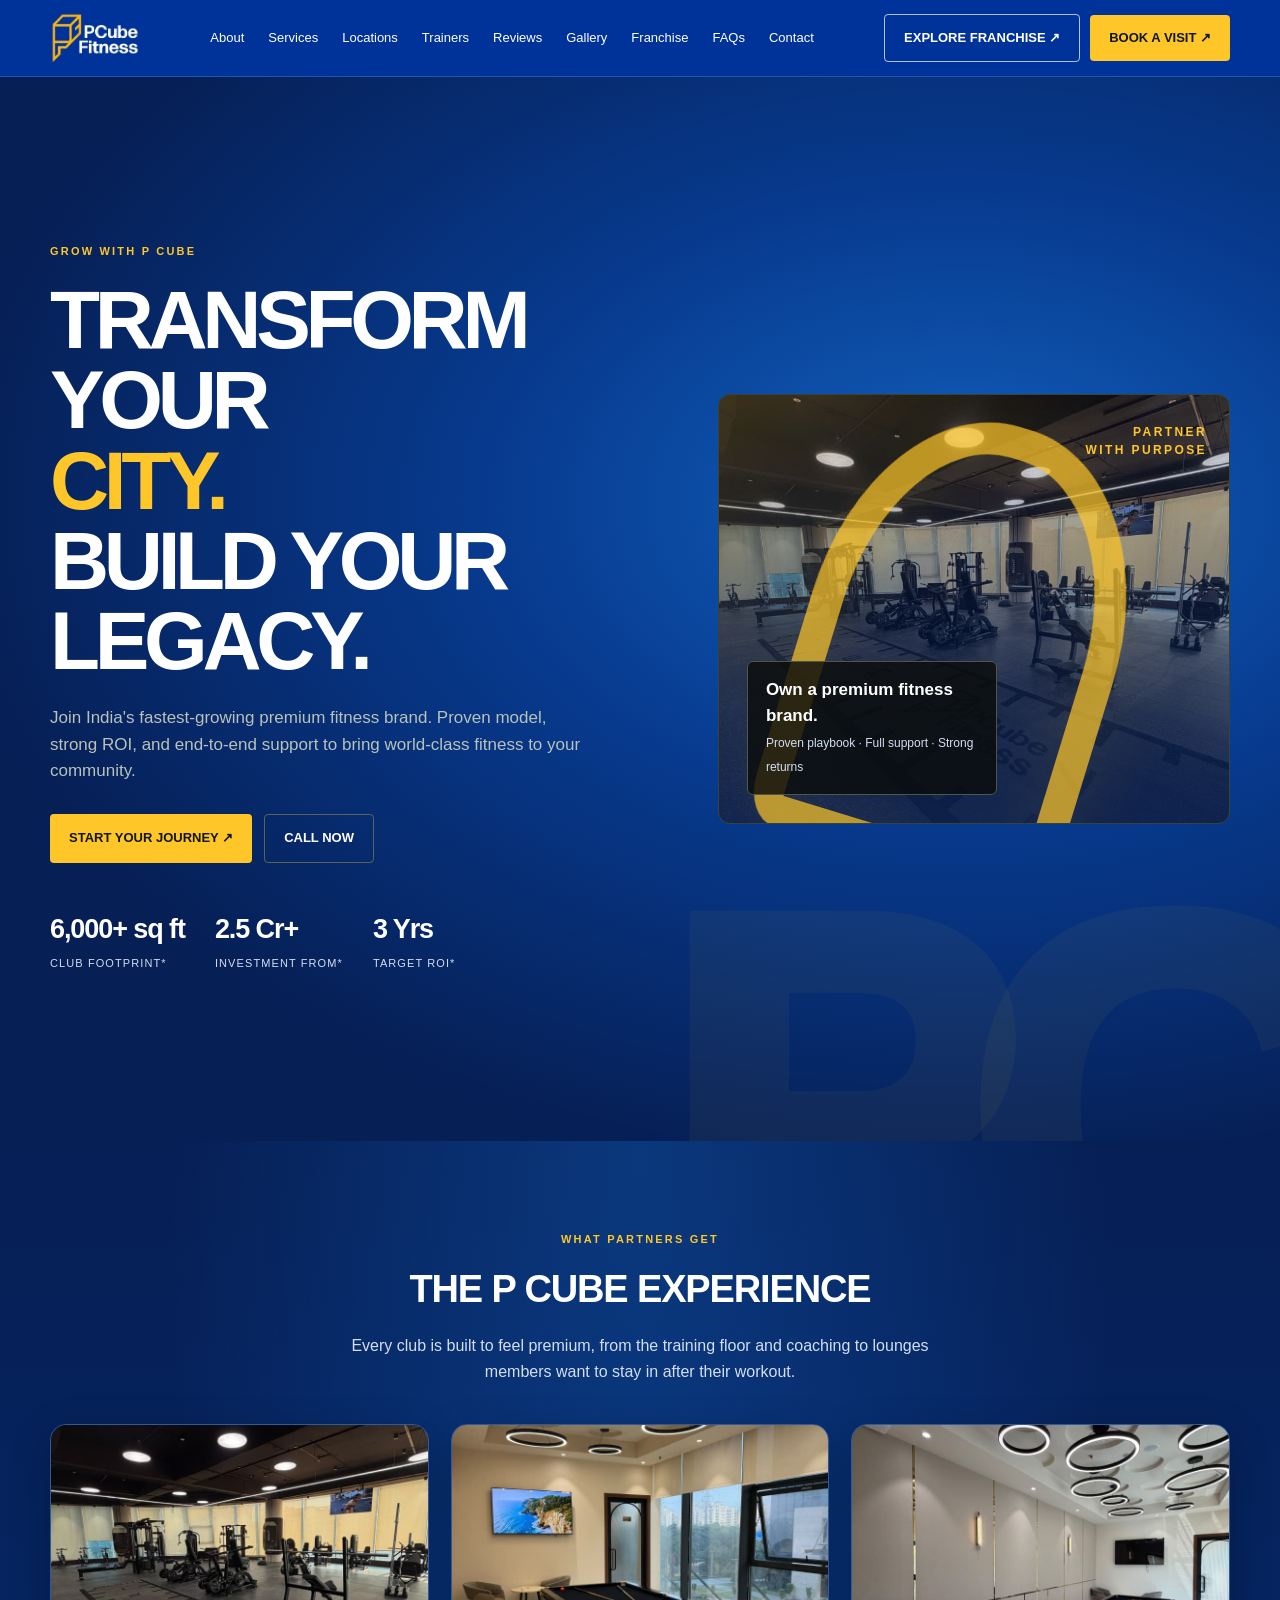
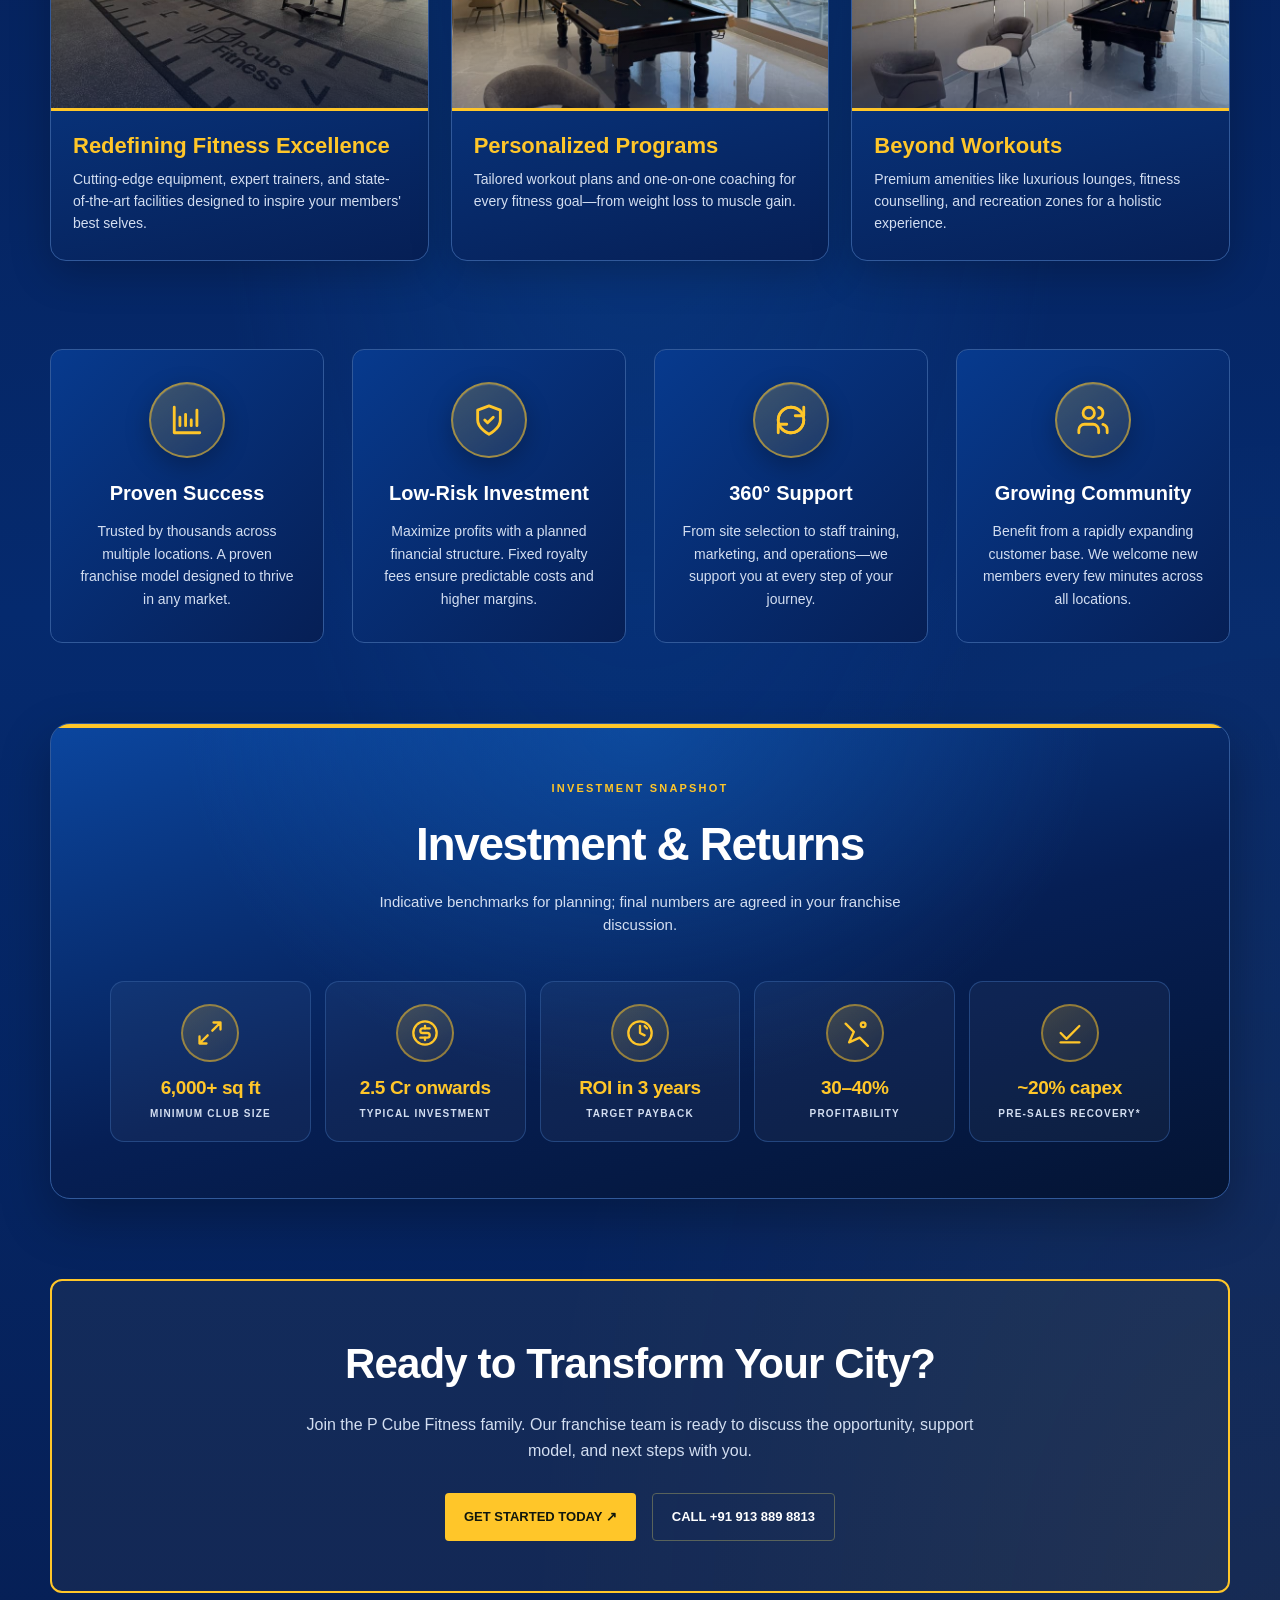
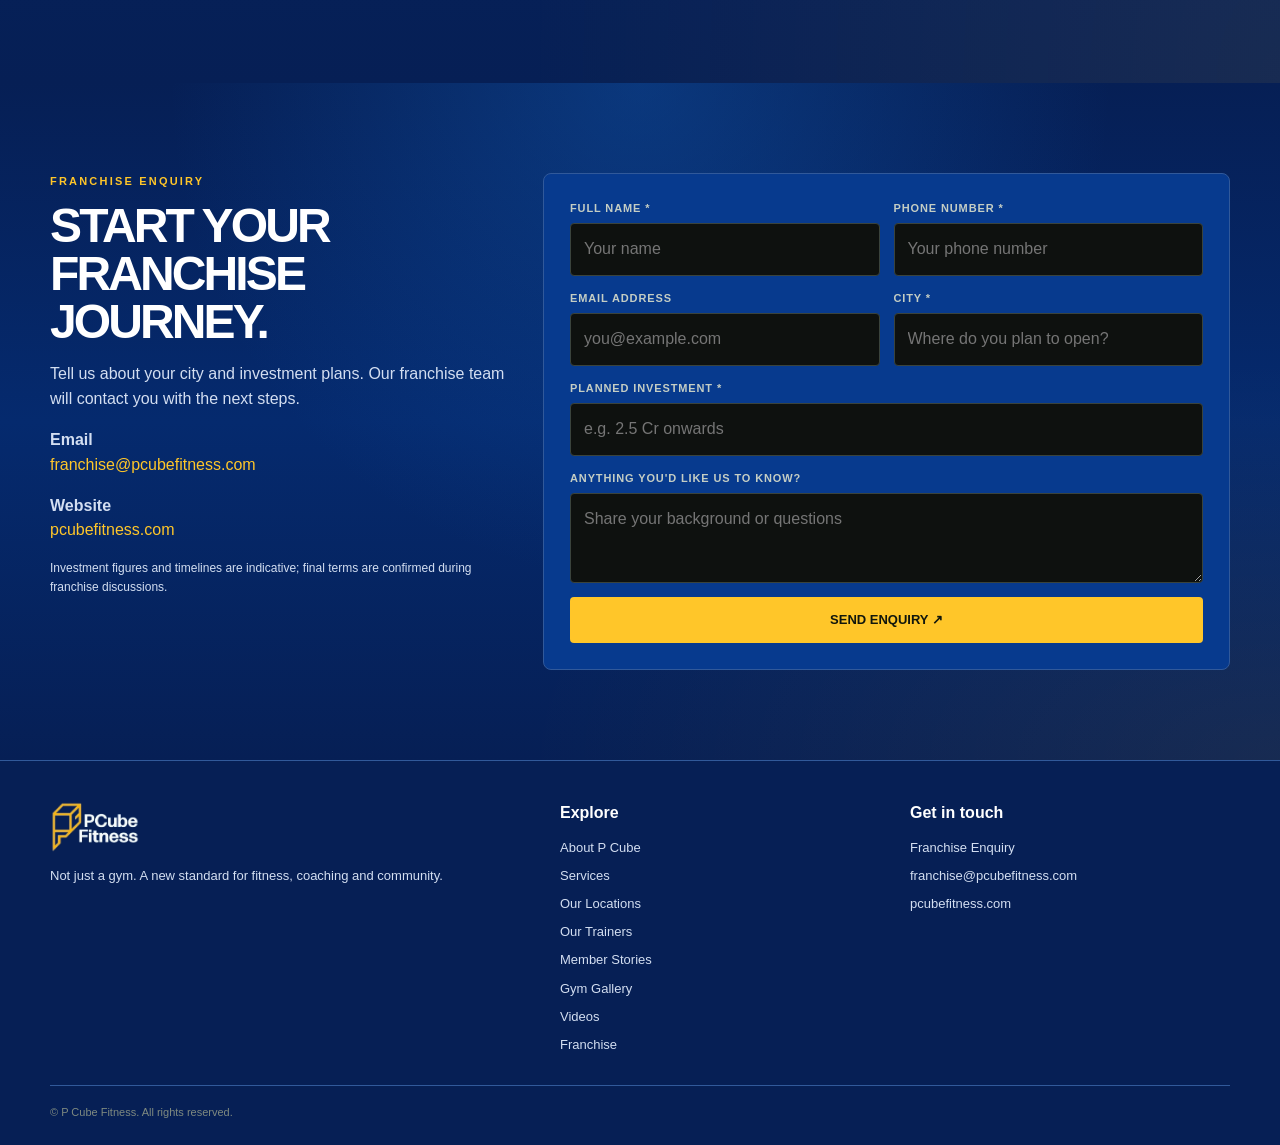
==== commit 2e92ae30: "changed personalized programs image and removed —" ====
--- a/franchise.html
+++ b/franchise.html
@@ -89,7 +89,7 @@
           <div class="franchise-experience-head">
             <div class="eyebrow">What partners get</div>
             <h2 class="franchise-experience-title">THE P CUBE EXPERIENCE</h2>
-            <p>Every club is built to feel premium—from the training floor and coaching to lounges members want to stay in after their workout.</p>
+            <p>Every club is built to feel premium, from the training floor and coaching to lounges members want to stay in after their workout.</p>
           </div>
           <div class="franchise-hero-grid">
             <article class="franchise-feature">
@@ -103,7 +103,7 @@
             </article>
             <article class="franchise-feature">
               <div class="franchise-feature-media">
-                <img src="images/franchise-feature-training.jpeg" alt="P Cube Fitness Model Town Delhi gym interior" width="1280" height="960" loading="eager" decoding="async">
+                <img src="images/personlized_programs.jpeg" alt="Personalized fitness programs at P Cube Fitness" width="1280" height="960" loading="eager" decoding="async">
               </div>
               <div class="franchise-feature-content">
                 <h3>Personalized Programs</h3>
--- a/css/styles.css
+++ b/css/styles.css
@@ -197,17 +197,7 @@
   text-transform:uppercase;
   letter-spacing:.2em;
   color:var(--lime);
-  font-weight:900;
-  display:flex;
-  align-items:center;
-  gap:10px
-}
-
-.eyebrow:before {
-  content:'';
-  width:25px;
-  height:2px;
-  background:var(--lime)
+  font-weight:900
 }
 
 h1 {
--- a/css/styles.css
+++ b/css/styles.css
@@ -197,17 +197,7 @@
   text-transform:uppercase;
   letter-spacing:.2em;
   color:var(--lime);
-  font-weight:900;
-  display:flex;
-  align-items:center;
-  gap:10px
-}
-
-.eyebrow:before {
-  content:'';
-  width:25px;
-  height:2px;
-  background:var(--lime)
+  font-weight:900
 }
 
 h1 {
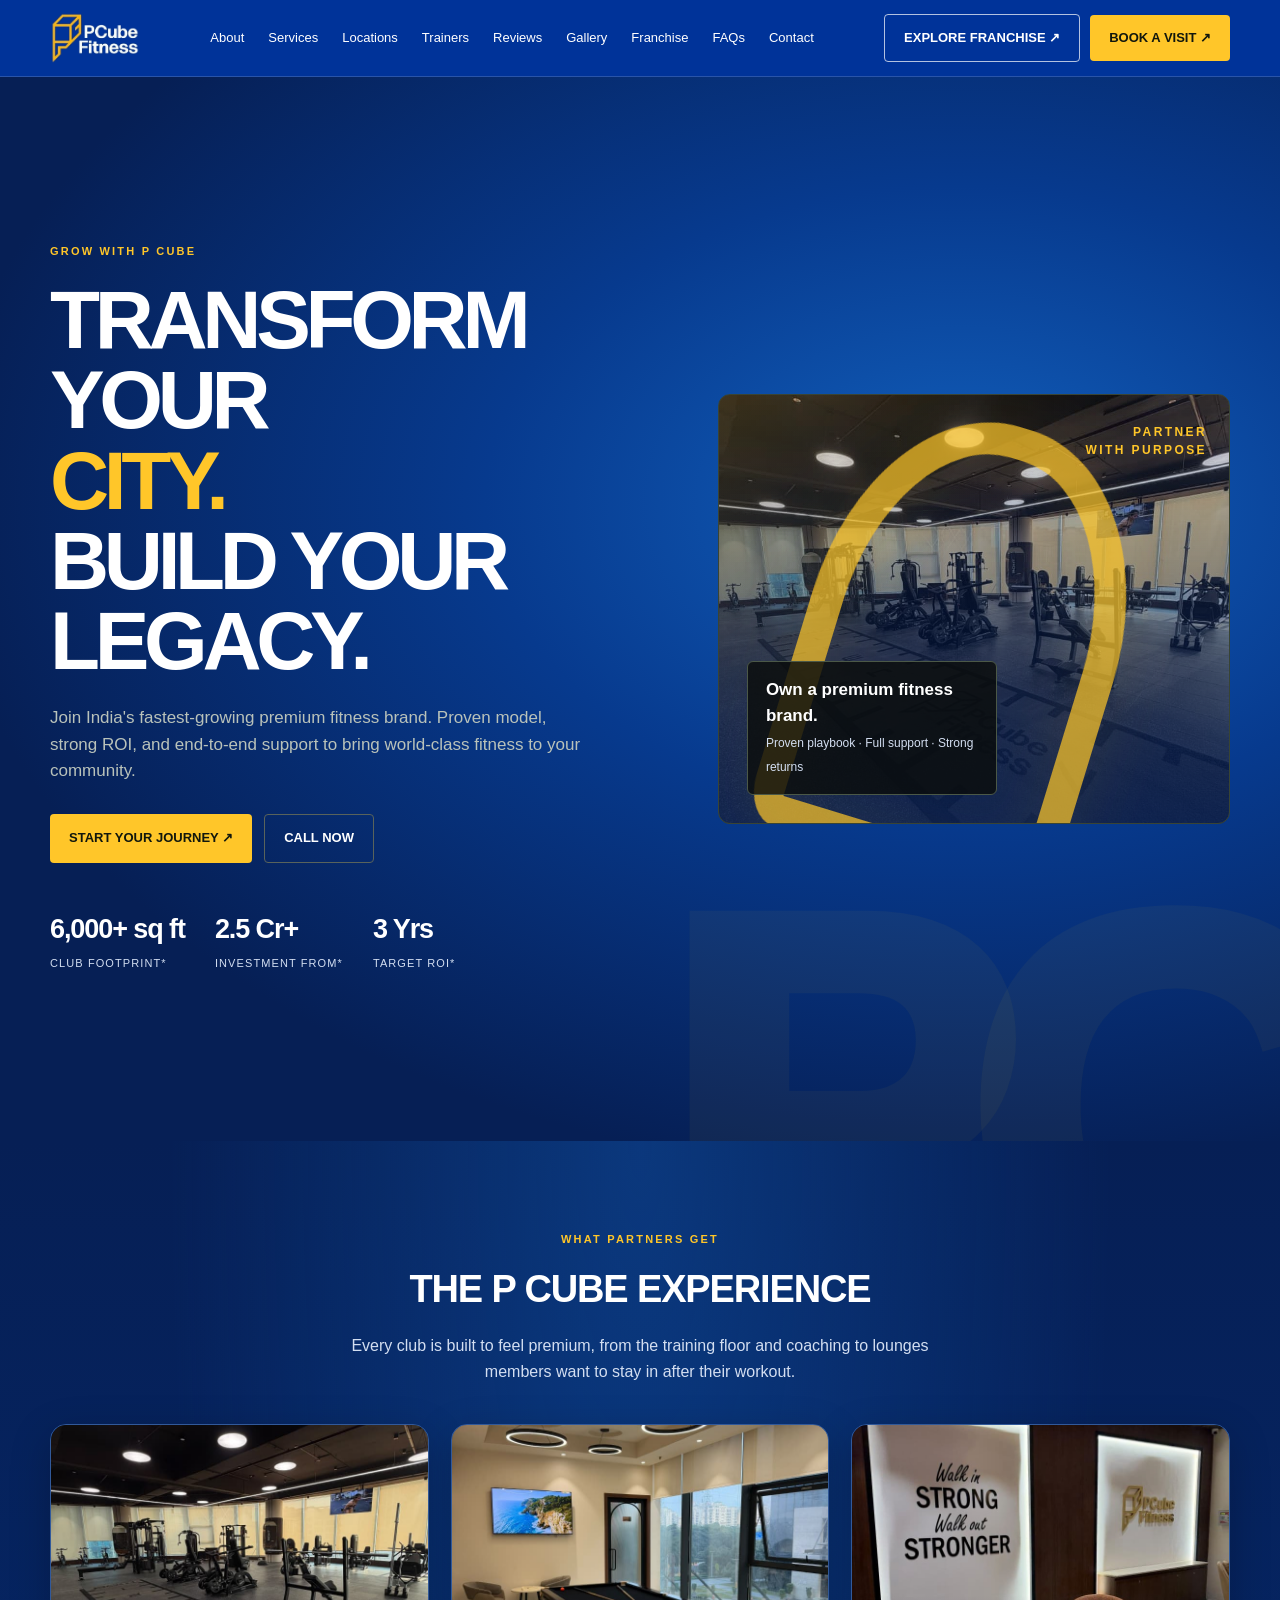
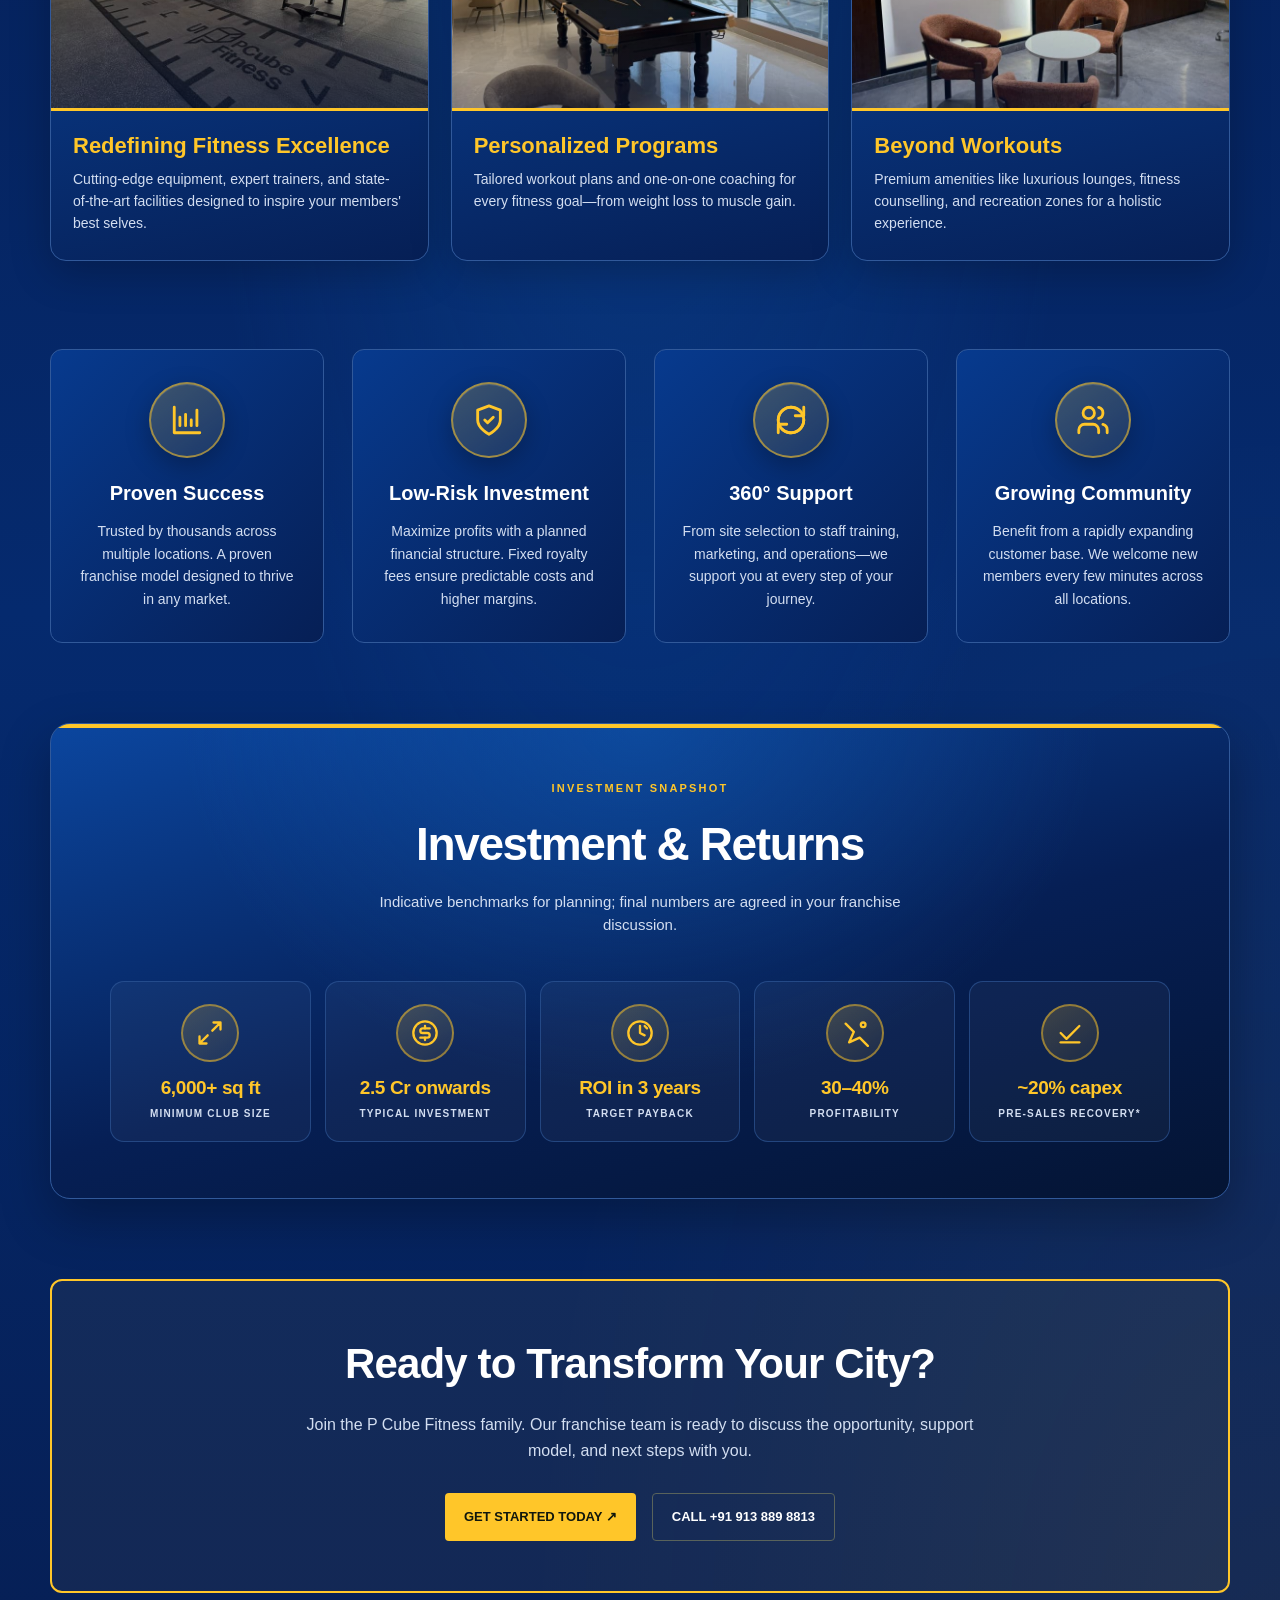
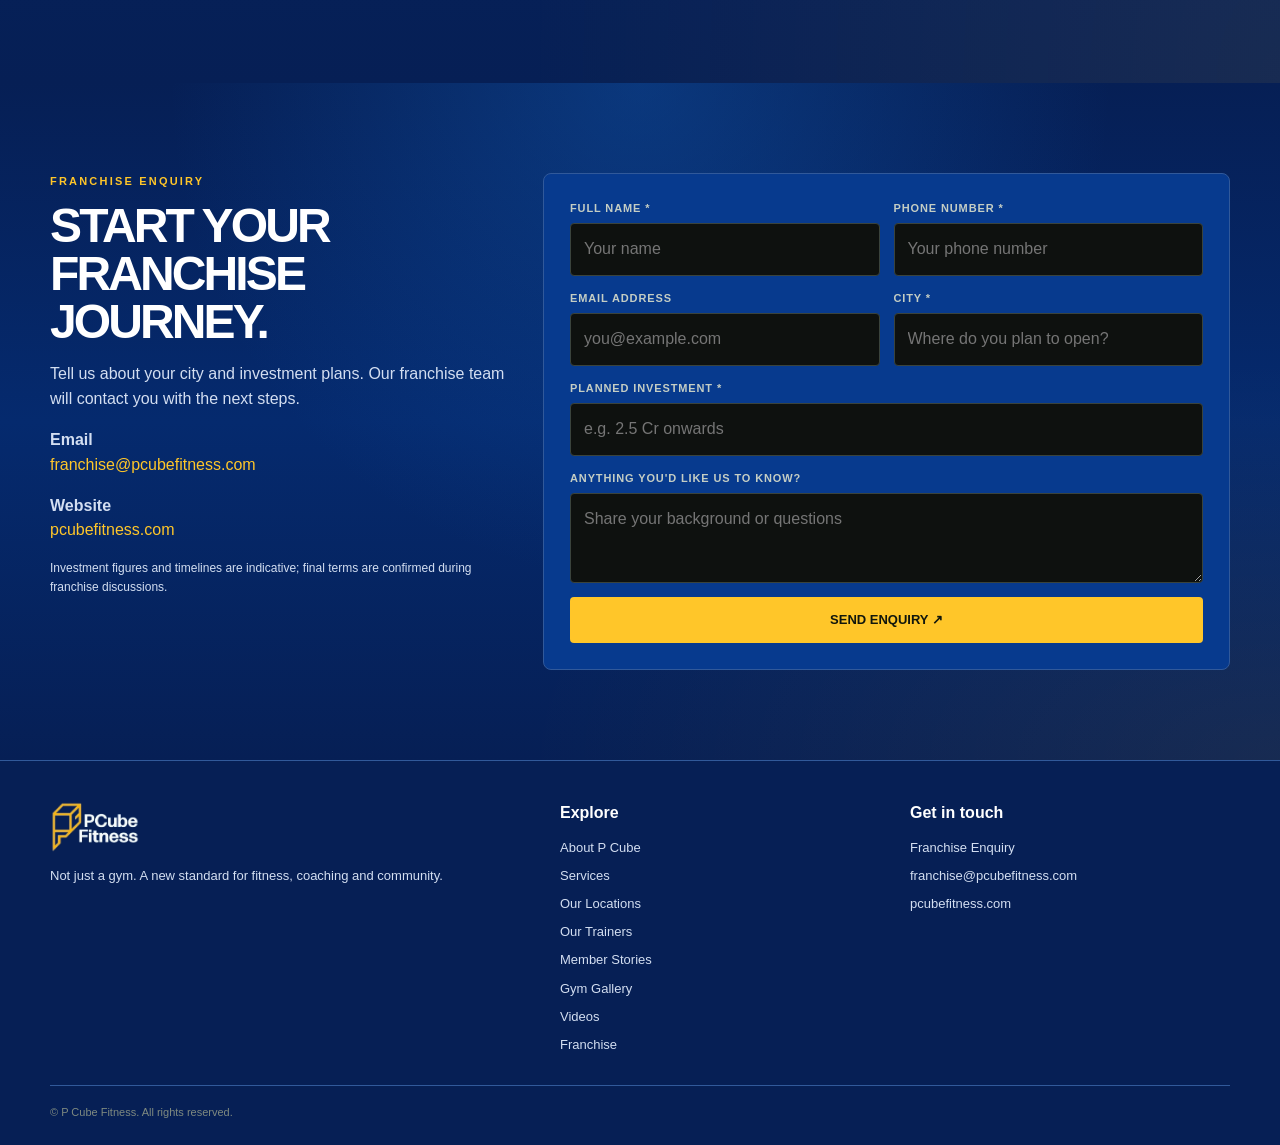
==== commit d5581b59: "Final Image Changes" ====
--- a/franchise.html
+++ b/franchise.html
@@ -112,7 +112,7 @@
             </article>
             <article class="franchise-feature">
               <div class="franchise-feature-media">
-                <img src="images/franchise-feature-lounge-new.jpeg" alt="P Cube Fitness premium lounge with pool table" width="1280" height="1707" loading="lazy" decoding="async">
+                <img class="franchise-feature-img-cover" src="images/franchise-beyond-workouts.jpeg" alt="P Cube Fitness lounge with Walk in Strong branding" width="780" height="585" loading="lazy" decoding="async">
               </div>
               <div class="franchise-feature-content">
                 <h3>Beyond Workouts</h3>
--- a/css/styles.css
+++ b/css/styles.css
@@ -572,6 +572,10 @@
   object-fit:cover;
   display:block;
   transition:transform .55s ease
+}
+
+.franchise-feature-img-cover {
+  object-position:center center
 }
 
 .franchise-feature:hover .franchise-feature-media img {
@@ -1567,11 +1571,20 @@
     padding:20px;
     flex-direction:column;
     align-items:start;
-    border-bottom:1px solid var(--line)
+    border-bottom:1px solid var(--line);
+    z-index:10
   }
 
   .links.open {
     display:flex
+  }
+
+  .links a[href="franchise.html"] {
+    color:var(--lime);
+    font-weight:900;
+    padding:4px 0;
+    border-bottom:2px solid var(--lime);
+    margin-top:8px
   }
 
   .menu {
--- a/css/styles.css
+++ b/css/styles.css
@@ -572,6 +572,10 @@
   object-fit:cover;
   display:block;
   transition:transform .55s ease
+}
+
+.franchise-feature-img-cover {
+  object-position:center center
 }
 
 .franchise-feature:hover .franchise-feature-media img {
@@ -1567,11 +1571,20 @@
     padding:20px;
     flex-direction:column;
     align-items:start;
-    border-bottom:1px solid var(--line)
+    border-bottom:1px solid var(--line);
+    z-index:10
   }
 
   .links.open {
     display:flex
+  }
+
+  .links a[href="franchise.html"] {
+    color:var(--lime);
+    font-weight:900;
+    padding:4px 0;
+    border-bottom:2px solid var(--lime);
+    margin-top:8px
   }
 
   .menu {
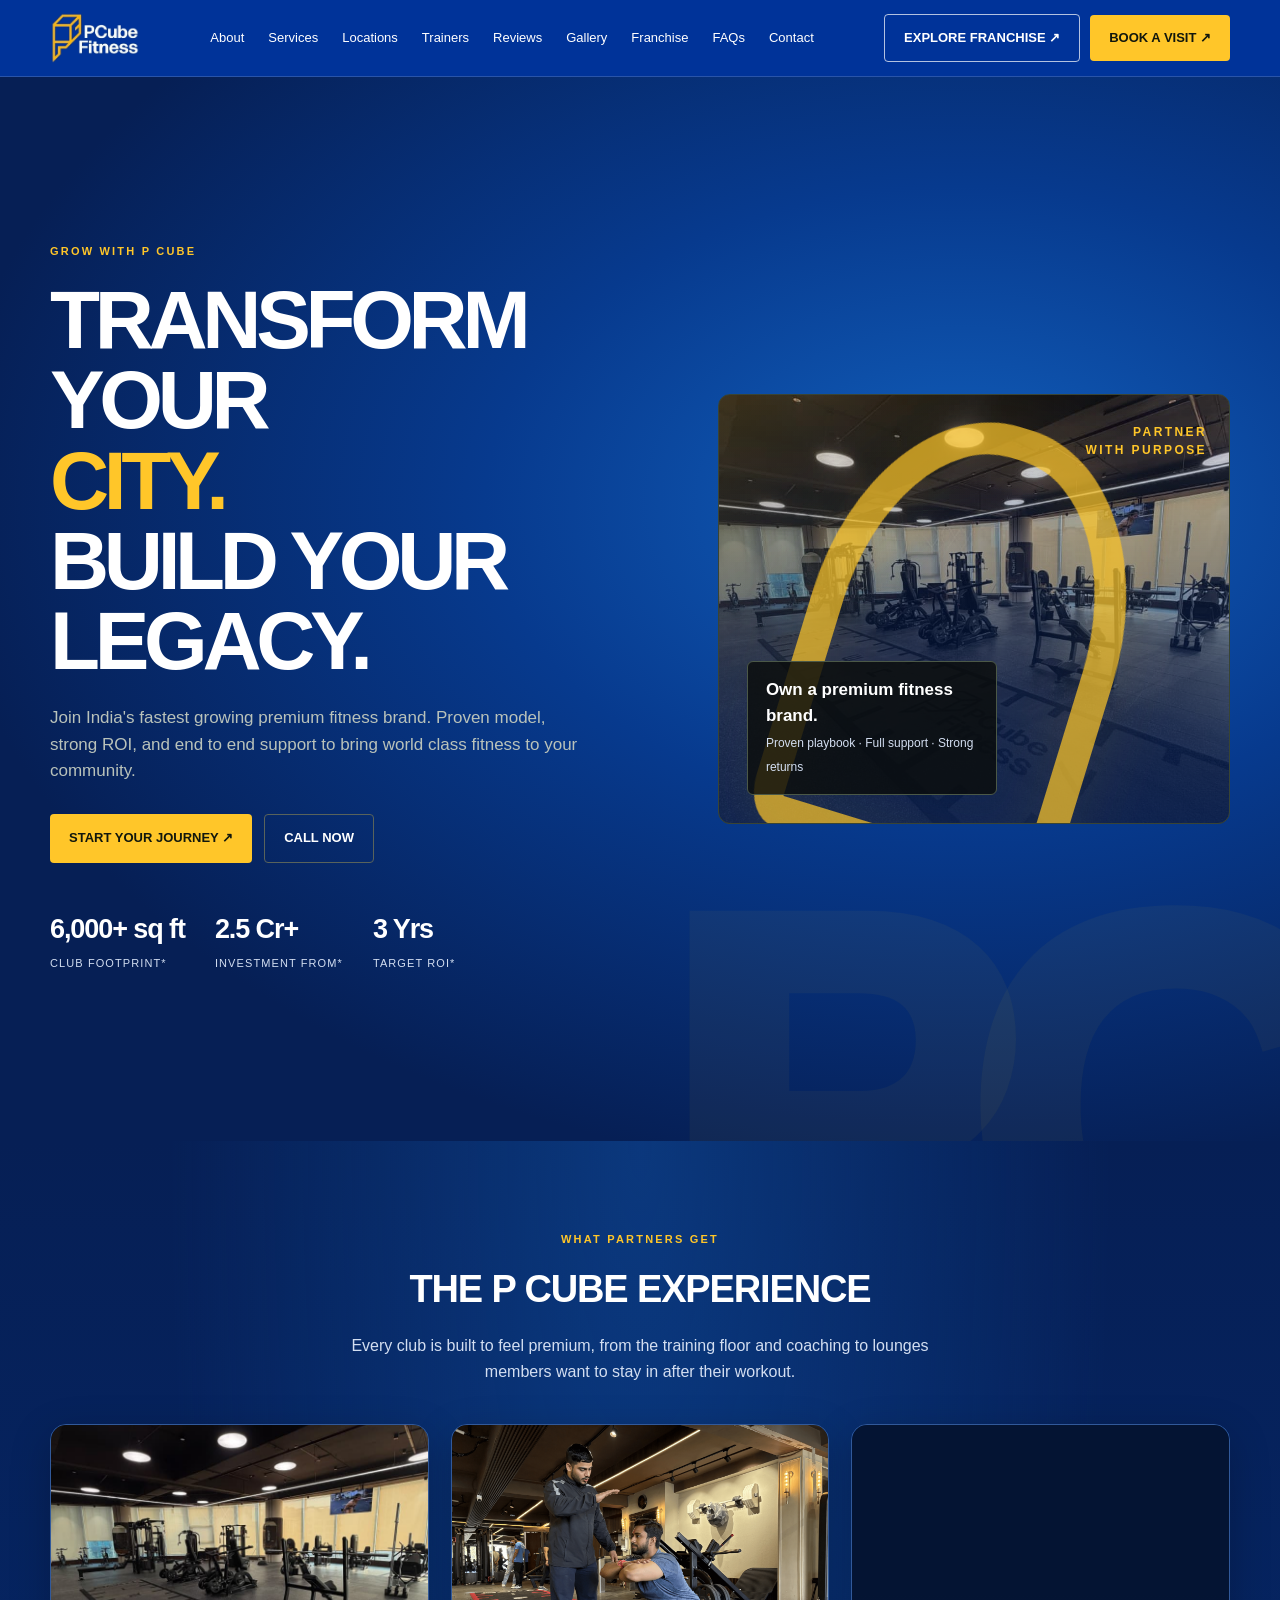
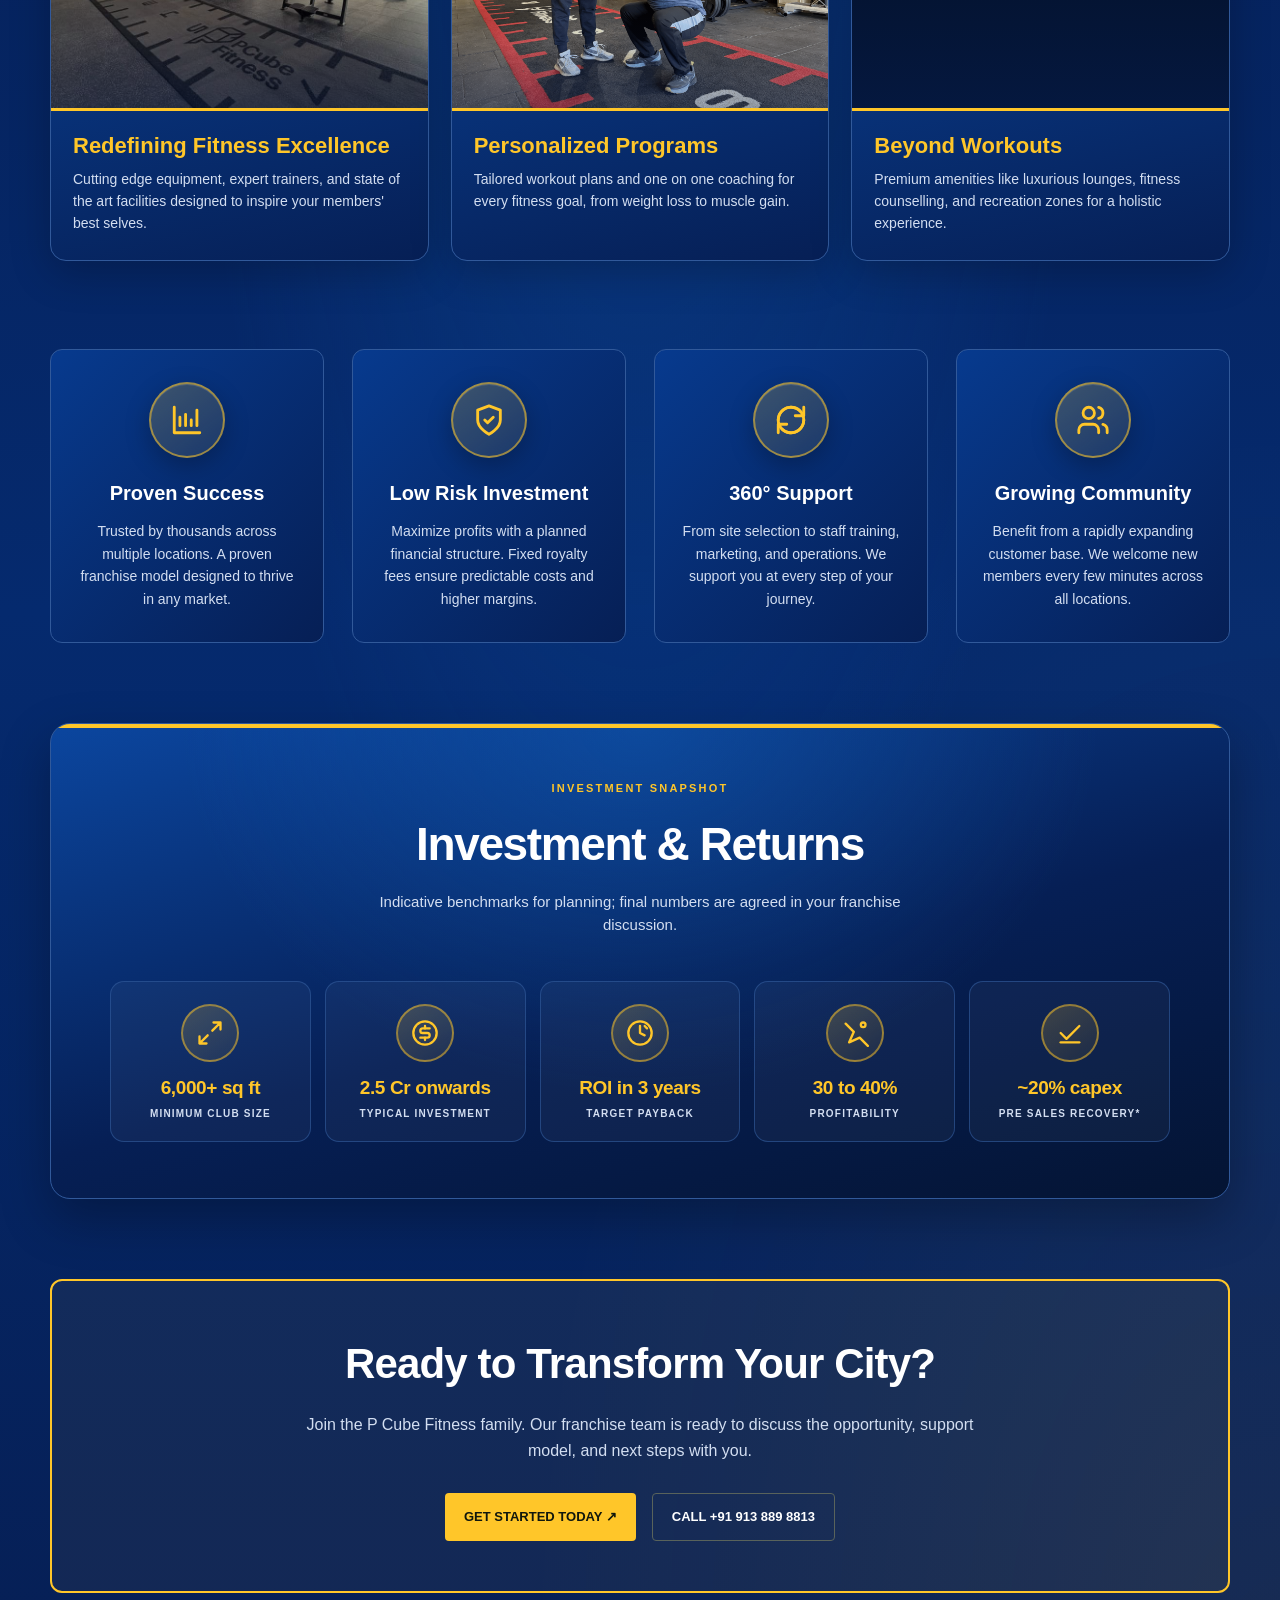
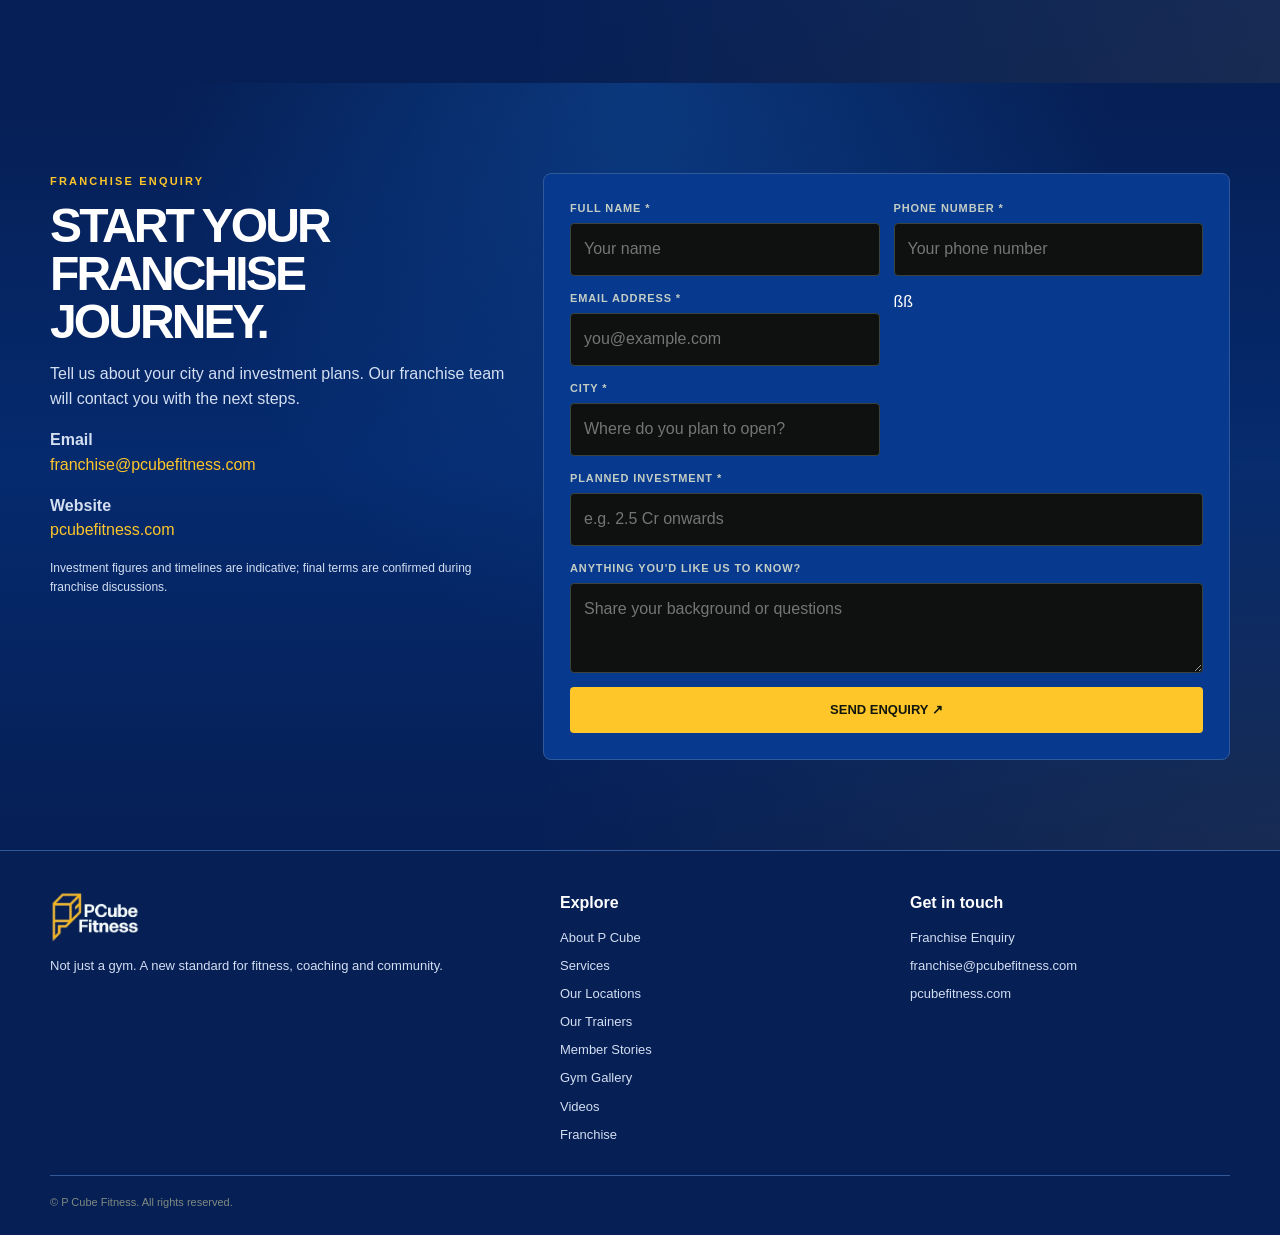
==== commit 4046a662: "Updated the personalised program image" ====
--- a/franchise.html
+++ b/franchise.html
@@ -1,15 +1,18 @@
 <!DOCTYPE html>
 <html lang="en">
+
 <head>
   <meta charset="utf-8">
   <meta name="viewport" content="width=device-width, initial-scale=1">
   <title>Gym Franchise in India | P Cube Fitness</title>
-  <meta name="description" content="Partner with P Cube Fitness. Proven franchise model, strong ROI, and end-to-end support to bring premium fitness to your city.">
+  <meta name="description"
+    content="Partner with P Cube Fitness. Proven franchise model, strong ROI, and end to end support to bring premium fitness to your city.">
   <link rel="preload" href="css/styles.css?v=12" as="style">
   <link rel="stylesheet" href="css/styles.css?v=12">
   <link rel="preload" href="images/franchise-feature-floor-new.jpeg" as="image">
   <link rel="preload" href="images/logo.png" as="image">
 </head>
+
 <body>
   <header class="nav">
     <div class="wrap navinner">
@@ -53,7 +56,8 @@
             BUILD YOUR LEGACY.
           </h1>
           <p>
-            Join India's fastest-growing premium fitness brand. Proven model, strong ROI, and end-to-end support to bring world-class fitness to your community.
+            Join India's fastest growing premium fitness brand. Proven model, strong ROI, and end to end support to
+            bring world class fitness to your community.
           </p>
           <div class="actions">
             <a class="btn" href="#contact">START YOUR JOURNEY ↗</a>
@@ -89,34 +93,42 @@
           <div class="franchise-experience-head">
             <div class="eyebrow">What partners get</div>
             <h2 class="franchise-experience-title">THE P CUBE EXPERIENCE</h2>
-            <p>Every club is built to feel premium, from the training floor and coaching to lounges members want to stay in after their workout.</p>
+            <p>Every club is built to feel premium, from the training floor and coaching to lounges members want to stay
+              in after their workout.</p>
           </div>
           <div class="franchise-hero-grid">
             <article class="franchise-feature">
               <div class="franchise-feature-media">
-                <img src="images/franchise-feature-floor-new.jpeg" alt="P Cube Fitness strength training floor" width="1280" height="960" loading="eager" decoding="async">
+                <img src="images/franchise-feature-floor-new.jpeg" alt="P Cube Fitness strength training floor"
+                  width="1280" height="960" loading="eager" decoding="async">
               </div>
               <div class="franchise-feature-content">
                 <h3>Redefining Fitness Excellence</h3>
-                <p>Cutting-edge equipment, expert trainers, and state-of-the-art facilities designed to inspire your members' best selves.</p>
+                <p>Cutting edge equipment, expert trainers, and state of the art facilities designed to inspire your
+                  members' best selves.</p>
               </div>
             </article>
             <article class="franchise-feature">
               <div class="franchise-feature-media">
-                <img src="images/personlized_programs.jpeg" alt="Personalized fitness programs at P Cube Fitness" width="1280" height="960" loading="eager" decoding="async">
+                <img src="images/personalised_training_image.png" alt="Personalized fitness programs at P Cube Fitness"
+                  width="1280" height="960" loading="eager" decoding="async">
               </div>
               <div class="franchise-feature-content">
                 <h3>Personalized Programs</h3>
-                <p>Tailored workout plans and one-on-one coaching for every fitness goal—from weight loss to muscle gain.</p>
+                <p>Tailored workout plans and one on one coaching for every fitness goal, from weight loss to muscle
+                  gain.</p>
               </div>
             </article>
             <article class="franchise-feature">
               <div class="franchise-feature-media">
-                <img class="franchise-feature-img-cover" src="images/franchise-beyond-workouts.jpeg" alt="P Cube Fitness lounge with Walk in Strong branding" width="780" height="585" loading="lazy" decoding="async">
+                <img class="franchise-feature-img-cover" src="images/personlized_programs.jpeg""
+                  alt="P Cube Fitness lounge with Walk in Strong branding" width="780" height="585" loading="lazy"
+                  decoding="async">
               </div>
               <div class="franchise-feature-content">
                 <h3>Beyond Workouts</h3>
-                <p>Premium amenities like luxurious lounges, fitness counselling, and recreation zones for a holistic experience.</p>
+                <p>Premium amenities like luxurious lounges, fitness counselling, and recreation zones for a holistic
+                  experience.</p>
               </div>
             </article>
           </div>
@@ -128,28 +140,32 @@
               <span class="ico ico-franchise ico-franchise-chart"></span>
             </div>
             <h3>Proven Success</h3>
-            <p>Trusted by thousands across multiple locations. A proven franchise model designed to thrive in any market.</p>
+            <p>Trusted by thousands across multiple locations. A proven franchise model designed to thrive in any
+              market.</p>
           </article>
           <article class="franchise-benefit">
             <div class="franchise-benefit-icon" aria-hidden="true">
               <span class="ico ico-franchise ico-franchise-shield"></span>
             </div>
-            <h3>Low-Risk Investment</h3>
-            <p>Maximize profits with a planned financial structure. Fixed royalty fees ensure predictable costs and higher margins.</p>
+            <h3>Low Risk Investment</h3>
+            <p>Maximize profits with a planned financial structure. Fixed royalty fees ensure predictable costs and
+              higher margins.</p>
           </article>
           <article class="franchise-benefit">
             <div class="franchise-benefit-icon" aria-hidden="true">
               <span class="ico ico-franchise ico-franchise-support"></span>
             </div>
             <h3>360° Support</h3>
-            <p>From site selection to staff training, marketing, and operations—we support you at every step of your journey.</p>
+            <p>From site selection to staff training, marketing, and operations. We support you at every step of your
+              journey.</p>
           </article>
           <article class="franchise-benefit">
             <div class="franchise-benefit-icon" aria-hidden="true">
               <span class="ico ico-franchise ico-franchise-community"></span>
             </div>
             <h3>Growing Community</h3>
-            <p>Benefit from a rapidly expanding customer base. We welcome new members every few minutes across all locations.</p>
+            <p>Benefit from a rapidly expanding customer base. We welcome new members every few minutes across all
+              locations.</p>
           </article>
         </div>
 
@@ -158,7 +174,8 @@
             <div class="franchise-returns-head">
               <div class="eyebrow">Investment snapshot</div>
               <h2>Investment &amp; Returns</h2>
-              <p class="franchise-returns-lead">Indicative benchmarks for planning; final numbers are agreed in your franchise discussion.</p>
+              <p class="franchise-returns-lead">Indicative benchmarks for planning; final numbers are agreed in your
+                franchise discussion.</p>
             </div>
             <div class="franchise-stat-grid">
               <article class="franchise-stat-card">
@@ -186,7 +203,7 @@
                 <div class="franchise-stat-icon" aria-hidden="true">
                   <span class="ico ico-franchise ico-franchise-margin"></span>
                 </div>
-                <p class="franchise-stat-value">30–40%</p>
+                <p class="franchise-stat-value">30 to 40%</p>
                 <p class="franchise-stat-label">Profitability</p>
               </article>
               <article class="franchise-stat-card">
@@ -194,7 +211,7 @@
                   <span class="ico ico-franchise ico-franchise-capex"></span>
                 </div>
                 <p class="franchise-stat-value">~20% capex</p>
-                <p class="franchise-stat-label">Pre-sales recovery*</p>
+                <p class="franchise-stat-label">Pre sales recovery*</p>
               </article>
             </div>
           </div>
@@ -202,7 +219,8 @@
 
         <div class="franchise-cta">
           <h2>Ready to Transform Your City?</h2>
-          <p>Join the P Cube Fitness family. Our franchise team is ready to discuss the opportunity, support model, and next steps with you.</p>
+          <p>Join the P Cube Fitness family. Our franchise team is ready to discuss the opportunity, support model, and
+            next steps with you.</p>
           <div class="actions">
             <a class="btn" href="#contact">GET STARTED TODAY ↗</a>
             <a class="btn ghost" href="tel:+919138898813">CALL +91 913 889 8813</a>
@@ -239,9 +257,11 @@
             <input id="phone" name="phone" required inputmode="tel" placeholder="Your phone number">
           </div>
           <div class="field">
-            <label for="email">Email address</label>
-            <input id="email" name="email" type="email" placeholder="you@example.com">
-          </div>
+            <label for="email">Email address *</label>
+            <input id="email" name="email" required inputmode="email" type="email" placeholder="you@example.com">
+
+                
+          </div>ßß
           <div class="field">
             <label for="city">City *</label>
             <input id="city" name="city" required placeholder="Where do you plan to open?">
@@ -301,4 +321,5 @@
   </div>
   <script src="js/main.js?v=5" defer></script>
 </body>
+
 </html>
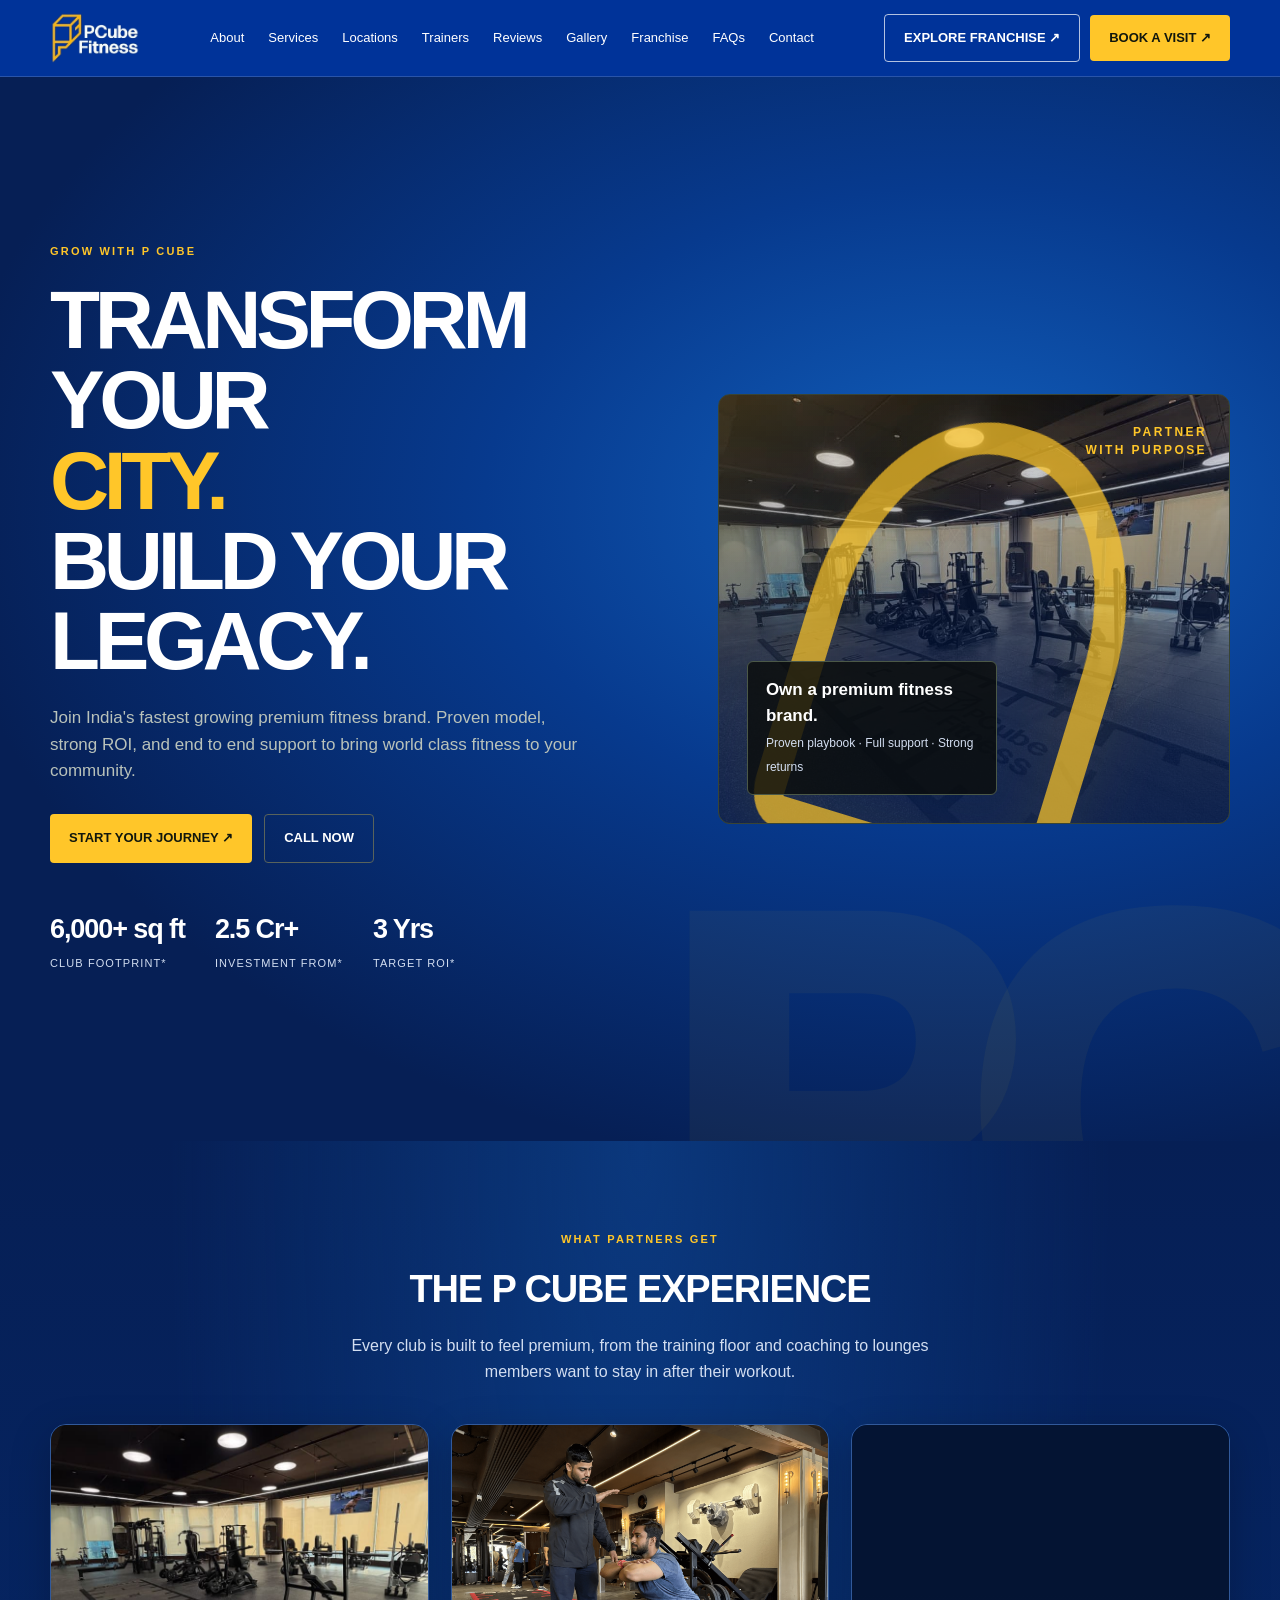
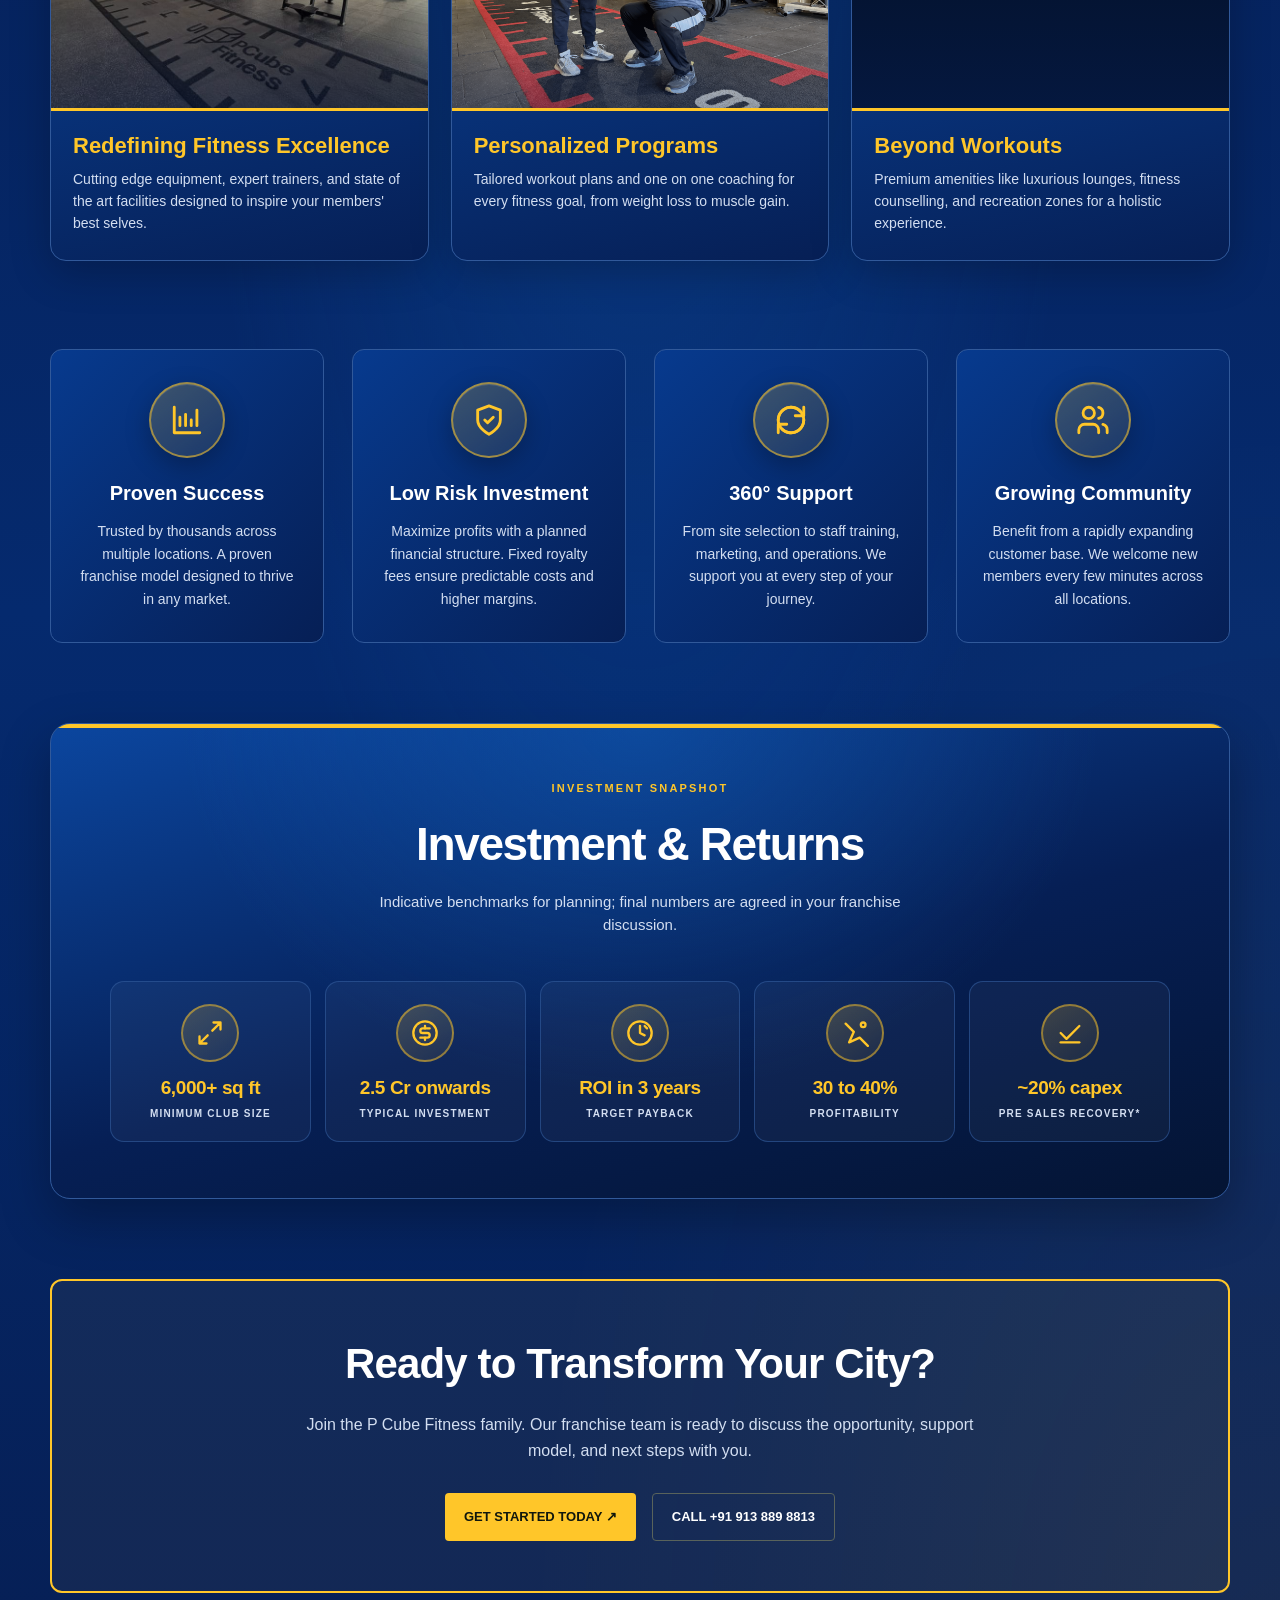
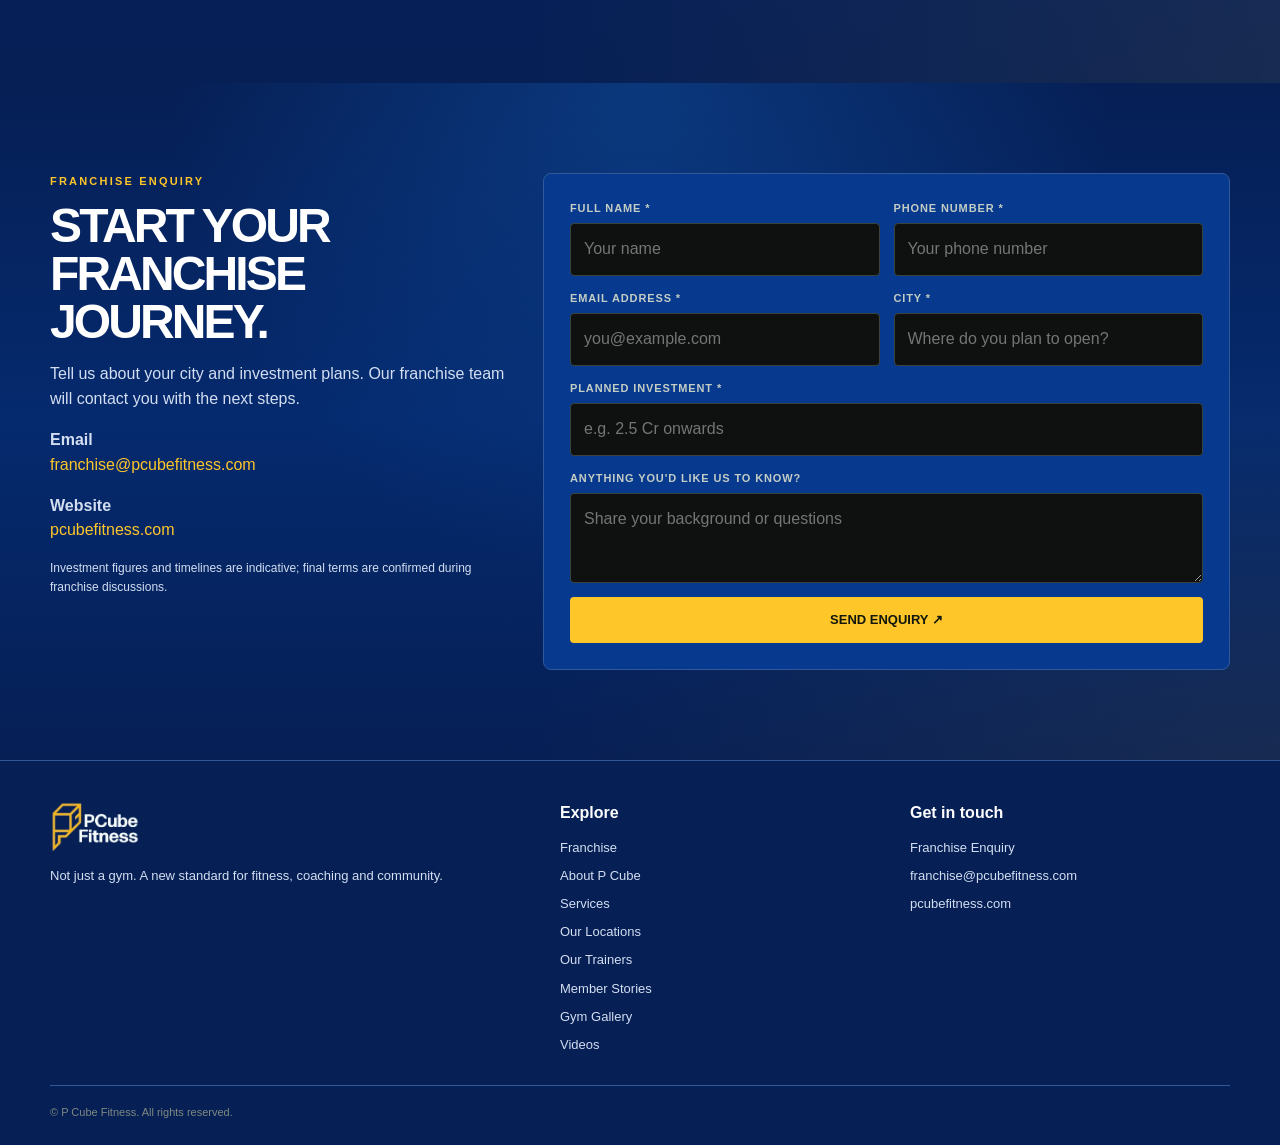
==== commit 297d7dfa: "Franchise in Footer" ====
--- a/franchise.html
+++ b/franchise.html
@@ -7,8 +7,8 @@
   <title>Gym Franchise in India | P Cube Fitness</title>
   <meta name="description"
     content="Partner with P Cube Fitness. Proven franchise model, strong ROI, and end to end support to bring premium fitness to your city.">
-  <link rel="preload" href="css/styles.css?v=12" as="style">
-  <link rel="stylesheet" href="css/styles.css?v=12">
+  <link rel="preload" href="css/styles.css?v=14" as="style">
+  <link rel="stylesheet" href="css/styles.css?v=14">
   <link rel="preload" href="images/franchise-feature-floor-new.jpeg" as="image">
   <link rel="preload" href="images/logo.png" as="image">
 </head>
@@ -259,9 +259,7 @@
           <div class="field">
             <label for="email">Email address *</label>
             <input id="email" name="email" required inputmode="email" type="email" placeholder="you@example.com">
-
-                
-          </div>ßß
+          </div>
           <div class="field">
             <label for="city">City *</label>
             <input id="city" name="city" required placeholder="Where do you plan to open?">
@@ -292,6 +290,7 @@
         <div>
           <h4>Explore</h4>
           <div class="footlinks">
+            <a href="franchise.html">Franchise</a>
             <a href="index.html#about">About P Cube</a>
             <a href="index.html#services">Services</a>
             <a href="index.html#locations">Our Locations</a>
@@ -299,7 +298,6 @@
             <a href="index.html#member-stories">Member Stories</a>
             <a href="index.html#gym-gallery">Gym Gallery</a>
             <a href="index.html#videos">Videos</a>
-            <a href="franchise.html">Franchise</a>
           </div>
         </div>
         <div>
--- a/css/styles.css
+++ b/css/styles.css
@@ -1633,6 +1633,10 @@
     grid-column:1/-1
   }
 
+  .footer {
+    padding-bottom:96px
+  }
+
   .mobilecta {
     display:block;
     position:fixed;
--- a/css/styles.css
+++ b/css/styles.css
@@ -1633,6 +1633,10 @@
     grid-column:1/-1
   }
 
+  .footer {
+    padding-bottom:96px
+  }
+
   .mobilecta {
     display:block;
     position:fixed;
